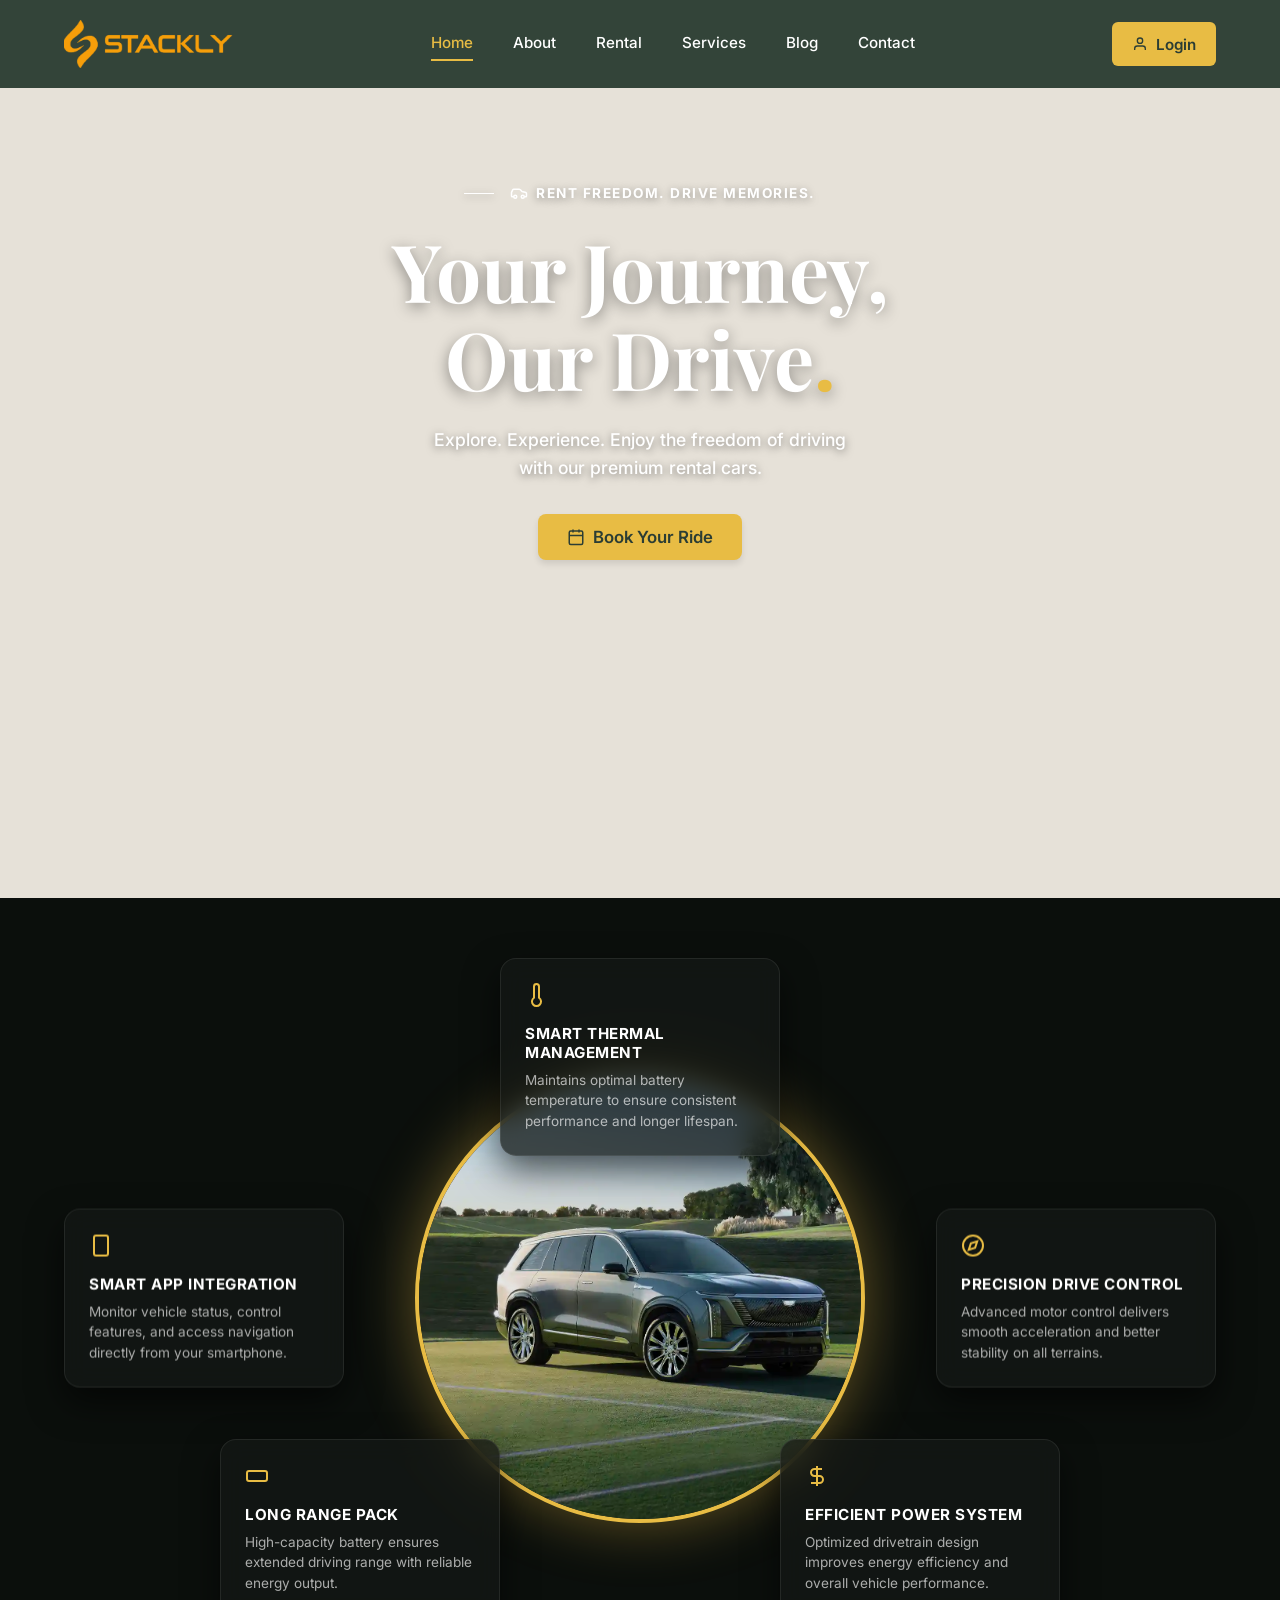
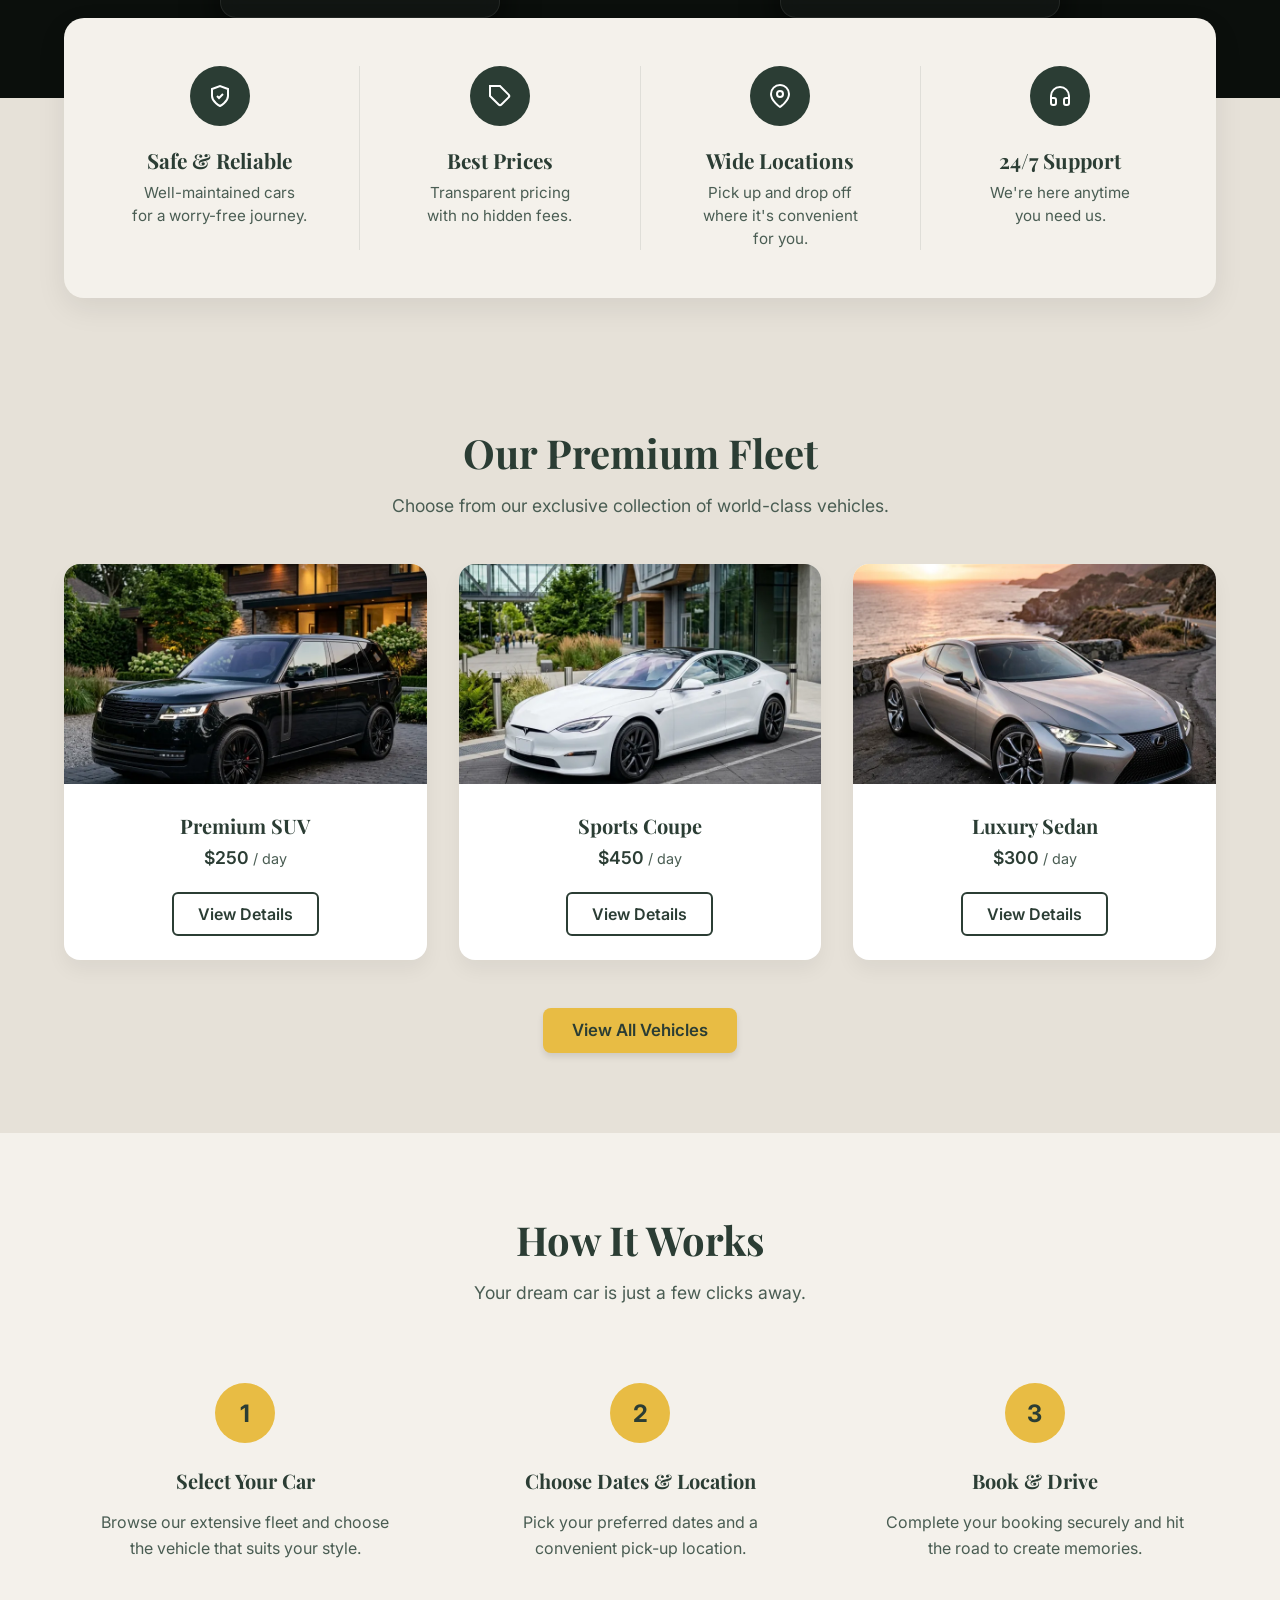
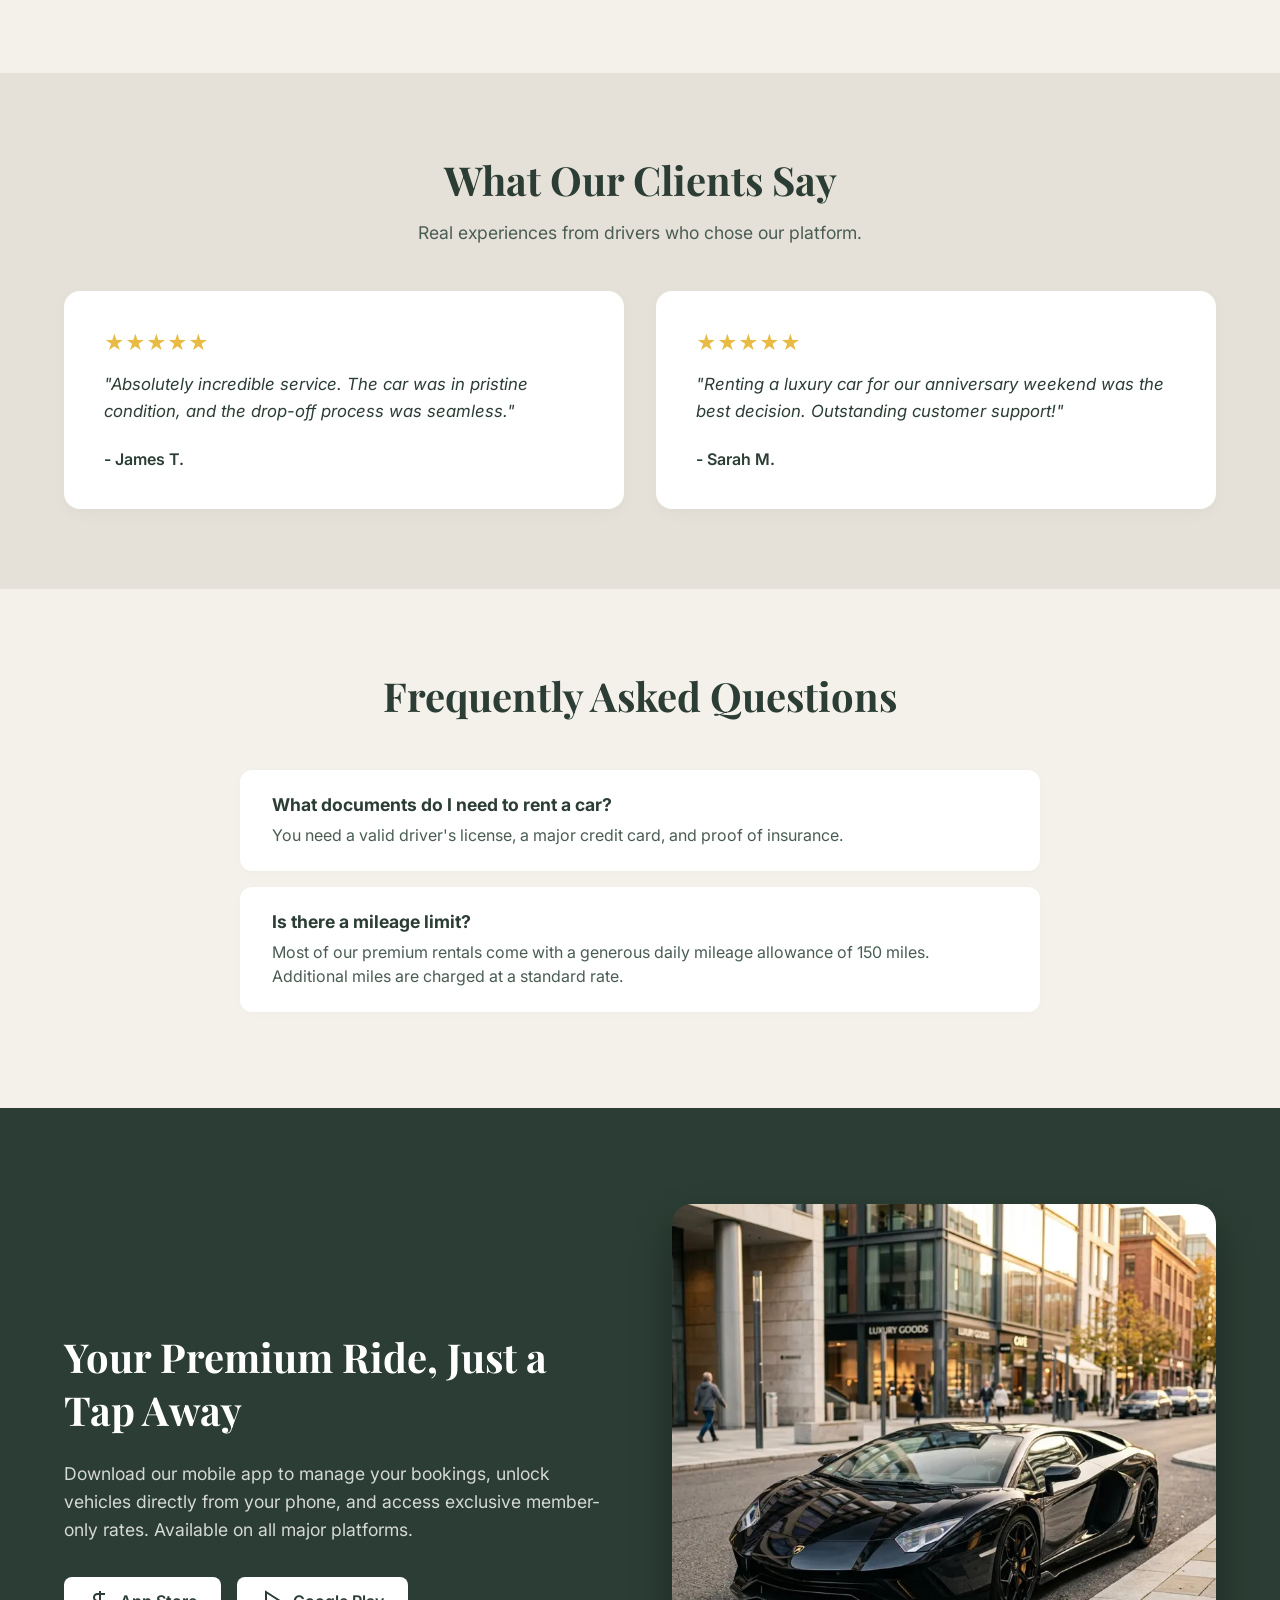
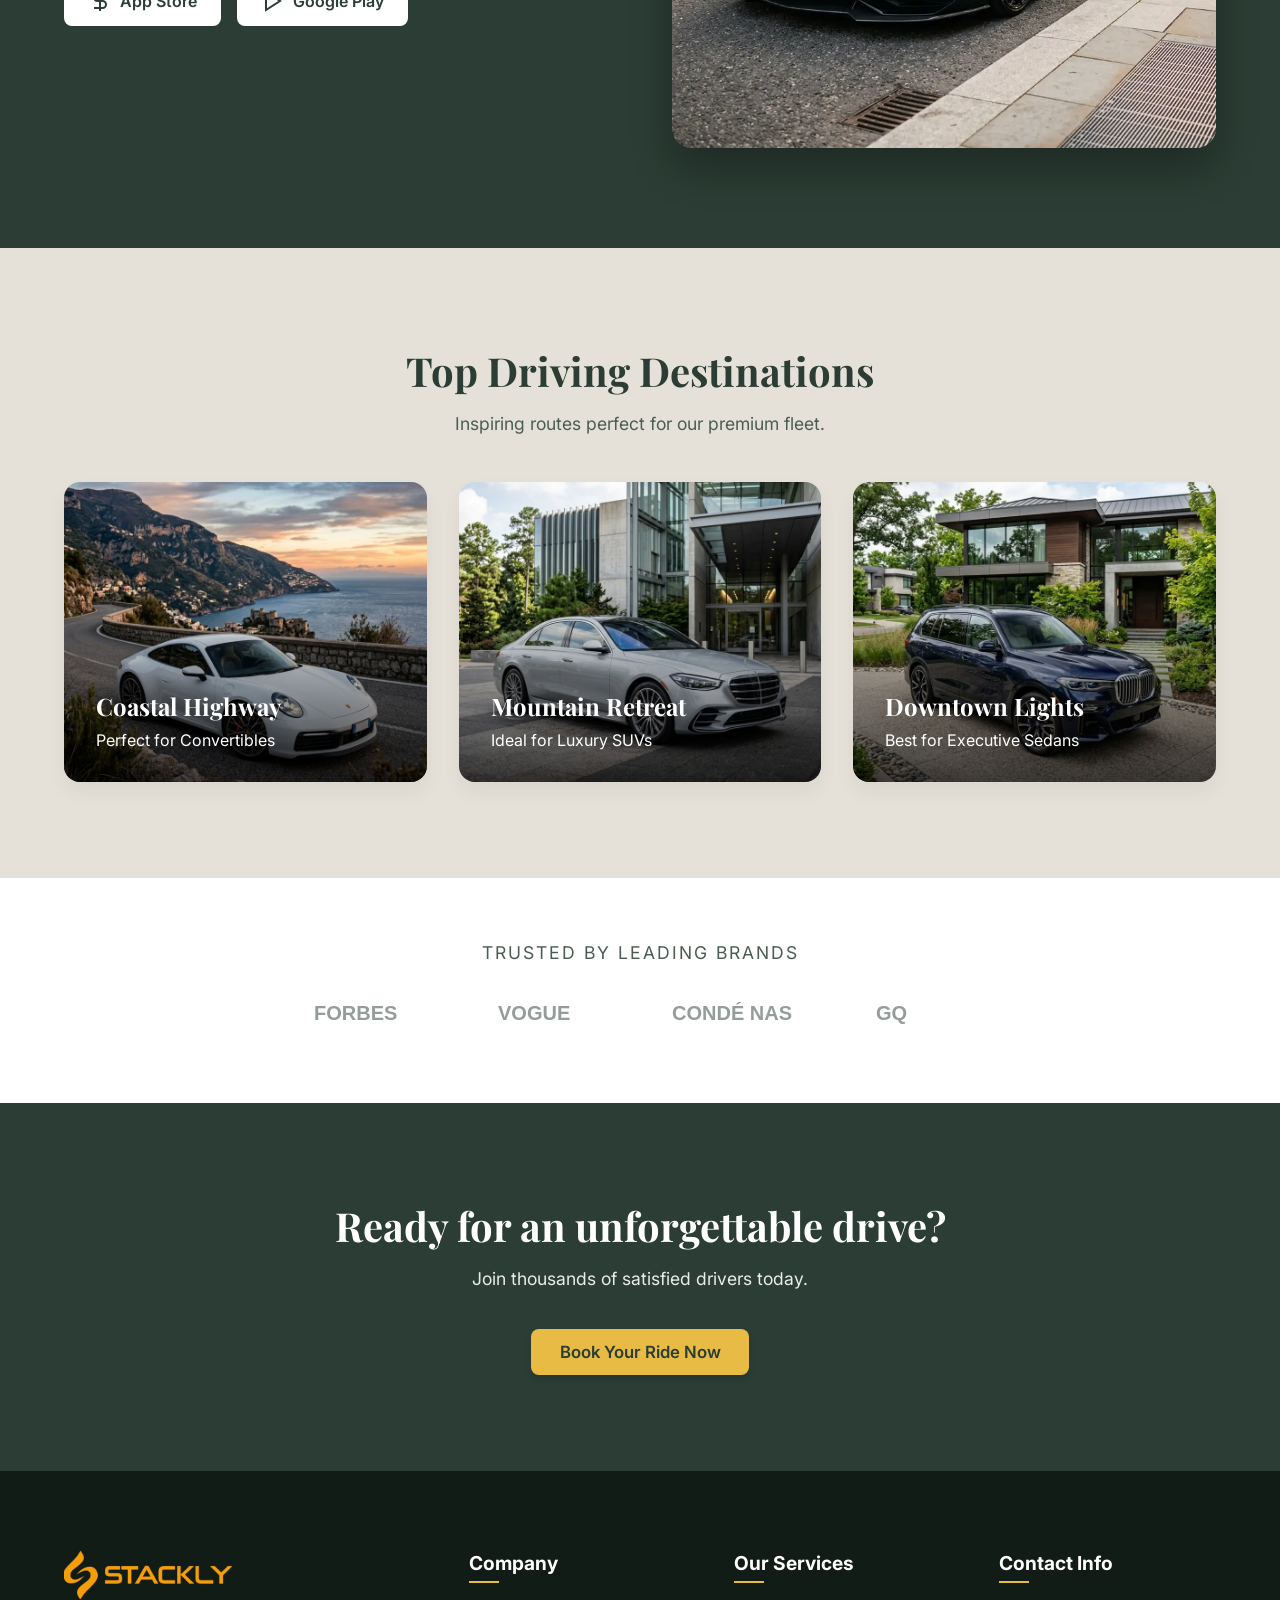
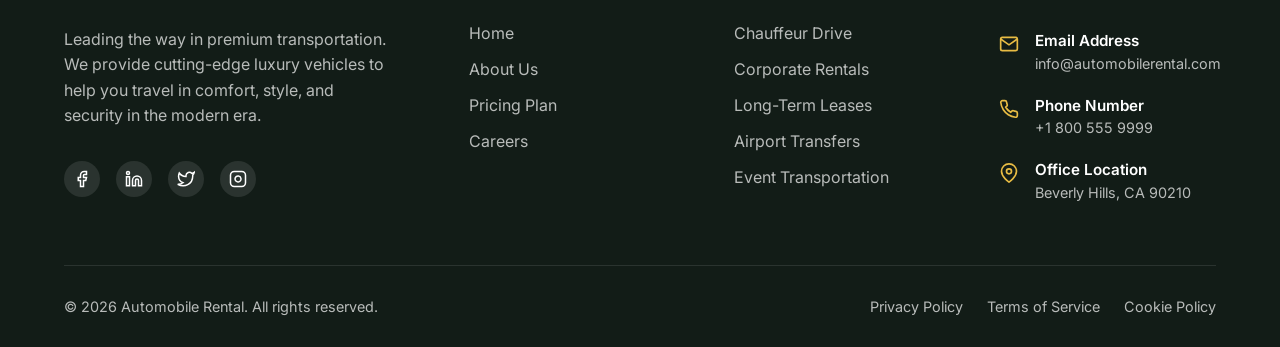
==== index.html @ 7762649d "Add files via upload" ====
<!DOCTYPE html>
<html lang="en">
<head>
    <meta charset="UTF-8">
    <meta name="viewport" content="width=device-width, initial-scale=1.0">
    <title>Automobile Rental Platform</title>
    <link rel="preconnect" href="https://fonts.googleapis.com">
    <link rel="preconnect" href="https://fonts.gstatic.com" crossorigin>
    <link href="https://fonts.googleapis.com/css2?family=Playfair+Display:ital,wght@0,600;0,700;1,600&family=Inter:wght@400;500;600&display=swap" rel="stylesheet">
    <link rel="stylesheet" href="css/index.css">
</head>
<body>
    <header class="navbar">
        <a href="index.html" class="logo">
            <img src="assets/logo.webp" alt="Automobile Rental Logo" class="nav-logo-img">
        </a>
        <nav class="nav-links">
            <a href="index.html" class="active">Home</a>
            <a href="about.html">About</a>
            <a href="rentcar.html">Rental</a>
            <a href="services.html">Services</a>
            <a href="blog.html">Blog</a>
            <a href="contact.html">Contact</a>
                    <a href="login.html" class="btn-login mobile-only-login">
                <svg width="16" height="16" viewBox="0 0 24 24" fill="none" stroke="#2C3E35" stroke-width="2">
                    <path d="M20 21v-2a4 4 0 0 0-4-4H8a4 4 0 0 0-4 4v2"></path>
                    <circle cx="12" cy="7" r="4"></circle>
                </svg>
                Login
            </a>
        </nav>
        <div class="nav-actions">
            <a href="login.html" class="btn-login">
                <svg width="16" height="16" viewBox="0 0 24 24" fill="none" stroke="#2C3E35" stroke-width="2">
                    <path d="M20 21v-2a4 4 0 0 0-4-4H8a4 4 0 0 0-4 4v2"></path>
                    <circle cx="12" cy="7" r="4"></circle>
                </svg>
                Login
            </a>
        </div>
        <button class="mobile-menu-btn" aria-label="Toggle Menu">
            <span></span>
            <span></span>
            <span></span>
        </button>
    </header>

    <main>
        <section class="hero">
            <div class="hero-slideshow">
                <div class="slide"></div>
                <div class="slide"></div>
                <div class="slide"></div>
                <div class="slide"></div>
                <div class="slide"></div>
            </div>
            <div class="hero-content reveal">
                <div class="hero-subtitle">
                    <svg width="18" height="18" viewBox="0 0 24 24" fill="none" stroke="currentColor" stroke-width="2">
                        <path d="M19 17h2c.6 0 1-.4 1-1v-3c0-.9-.7-1.7-1.5-1.9C18.7 10.6 16 10 16 10s-1.3-1.4-2.2-2.3c-.5-.4-1.1-.7-1.8-.7H5c-.6 0-1.1.4-1.4.9l-1.4 2.9A3.7 3.7 0 0 0 2 12v4c0 .6.4 1 1 1h2"></path>
                        <circle cx="7" cy="17" r="2"></circle>
                        <circle cx="17" cy="17" r="2"></circle>
                    </svg>
                    RENT FREEDOM. DRIVE MEMORIES.
                </div>
                <h1 class="hero-title">Your Journey,<br>Our Drive<span class="dot">.</span></h1>
                <p class="hero-description">Explore. Experience. Enjoy the freedom of driving<br>with our premium rental cars.</p>
                <a href="#" class="btn-primary">
                    <svg width="18" height="18" viewBox="0 0 24 24" fill="none" stroke="#2C3E35" stroke-width="2">
                        <rect x="3" y="4" width="18" height="18" rx="2" ry="2"></rect>
                        <line x1="16" y1="2" x2="16" y2="6"></line>
                        <line x1="8" y1="2" x2="8" y2="6"></line>
                        <line x1="3" y1="10" x2="21" y2="10"></line>
                    </svg>
                    Book Your Ride
                </a>
            </div>
        </section>

        <!-- Tech Specs Section -->
        <section class="tech-specs">
            <div class="tech-container">
                <!-- Center glowing ring -->
                <div class="tech-center-ring scroll-reveal">
                    <img src="assets/hero1.webp" alt="Advanced Electric Vehicle">
                </div>
                
                <!-- Floating Cards -->
                <div class="tech-card card-top animate-float-slow scroll-reveal">
                    <div class="tech-icon">
                        <svg width="24" height="24" viewBox="0 0 24 24" fill="none" stroke="currentColor" stroke-width="2"><path d="M14 14.76V3.5a2.5 2.5 0 0 0-5 0v11.26a4.5 4.5 0 1 0 5 0z"></path></svg>
                    </div>
                    <div class="tech-info">
                        <h3>SMART THERMAL MANAGEMENT</h3>
                        <p>Maintains optimal battery temperature to ensure consistent performance and longer lifespan.</p>
                    </div>
                </div>

                <div class="tech-card card-left animate-float-medium scroll-reveal">
                    <div class="tech-icon">
                        <svg width="24" height="24" viewBox="0 0 24 24" fill="none" stroke="currentColor" stroke-width="2"><rect x="5" y="2" width="14" height="20" rx="2" ry="2"></rect><line x1="12" y1="18" x2="12.01" y2="18"></line></svg>
                    </div>
                    <div class="tech-info">
                        <h3>SMART APP INTEGRATION</h3>
                        <p>Monitor vehicle status, control features, and access navigation directly from your smartphone.</p>
                    </div>
                </div>

                <div class="tech-card card-right animate-float-fast scroll-reveal">
                    <div class="tech-icon">
                        <svg width="24" height="24" viewBox="0 0 24 24" fill="none" stroke="currentColor" stroke-width="2"><circle cx="12" cy="12" r="10"></circle><polygon points="16.24 7.76 14.12 14.12 7.76 16.24 9.88 9.88 16.24 7.76"></polygon></svg>
                    </div>
                    <div class="tech-info">
                        <h3>PRECISION DRIVE CONTROL</h3>
                        <p>Advanced motor control delivers smooth acceleration and better stability on all terrains.</p>
                    </div>
                </div>

                <div class="tech-card card-bottom-left animate-float-slow scroll-reveal">
                    <div class="tech-icon">
                        <svg width="24" height="24" viewBox="0 0 24 24" fill="none" stroke="currentColor" stroke-width="2"><rect x="2" y="7" width="20" height="10" rx="2" ry="2"></rect><line x1="22" y1="11" x2="22" y2="13"></line></svg>
                    </div>
                    <div class="tech-info">
                        <h3>LONG RANGE PACK</h3>
                        <p>High-capacity battery ensures extended driving range with reliable energy output.</p>
                    </div>
                </div>

                <div class="tech-card card-bottom-right animate-float-medium scroll-reveal">
                    <div class="tech-icon">
                        <svg width="24" height="24" viewBox="0 0 24 24" fill="none" stroke="currentColor" stroke-width="2"><path d="M12 2v20"></path><path d="M17 5H9.5a3.5 3.5 0 0 0 0 7h5a3.5 3.5 0 0 1 0 7H6"></path></svg>
                    </div>
                    <div class="tech-info">
                        <h3>EFFICIENT POWER SYSTEM</h3>
                        <p>Optimized drivetrain design improves energy efficiency and overall vehicle performance.</p>
                    </div>
                </div>
            </div>
        </section>

        <section class="features">
            <div class="feature-card">
                <div class="feature-icon">
                    <svg width="24" height="24" viewBox="0 0 24 24" fill="none" stroke="currentColor" stroke-width="2">
                        <path d="M12 22s8-4 8-10V5l-8-3-8 3v7c0 6 8 10 8 10z"></path>
                        <path d="M9 12l2 2 4-4"></path>
                    </svg>
                </div>
                <h3>Safe & Reliable</h3>
                <p>Well-maintained cars<br>for a worry-free journey.</p>
            </div>
            <div class="feature-divider"></div>
            <div class="feature-card">
                <div class="feature-icon">
                    <svg width="24" height="24" viewBox="0 0 24 24" fill="none" stroke="currentColor" stroke-width="2">
                        <path d="M20.59 13.41l-7.17 7.17a2 2 0 0 1-2.83 0L2 12V2h10l8.59 8.59a2 2 0 0 1 0 2.82z"></path>
                        <line x1="7" y1="7" x2="7.01" y2="7"></line>
                    </svg>
                </div>
                <h3>Best Prices</h3>
                <p>Transparent pricing<br>with no hidden fees.</p>
            </div>
            <div class="feature-divider"></div>
            <div class="feature-card">
                <div class="feature-icon">
                    <svg width="24" height="24" viewBox="0 0 24 24" fill="none" stroke="currentColor" stroke-width="2">
                        <path d="M21 10c0 7-9 13-9 13s-9-6-9-13a9 9 0 0 1 18 0z"></path>
                        <circle cx="12" cy="10" r="3"></circle>
                    </svg>
                </div>
                <h3>Wide Locations</h3>
                <p>Pick up and drop off<br>where it's convenient<br>for you.</p>
            </div>
            <div class="feature-divider"></div>
            <div class="feature-card">
                <div class="feature-icon">
                    <svg width="24" height="24" viewBox="0 0 24 24" fill="none" stroke="currentColor" stroke-width="2">
                        <path d="M3 18v-6a9 9 0 0 1 18 0v6"></path>
                        <path d="M21 19a2 2 0 0 1-2 2h-1a2 2 0 0 1-2-2v-3a2 2 0 0 1 2-2h3zM3 19a2 2 0 0 0 2 2h1a2 2 0 0 0 2-2v-3a2 2 0 0 0-2-2H3z"></path>
                    </svg>
                </div>
                <h3>24/7 Support</h3>
                <p>We're here anytime<br>you need us.</p>
            </div>
        </section>
        <section class="fleet">
            <div class="section-header">
                <h2>Our Premium Fleet</h2>
                <p>Choose from our exclusive collection of world-class vehicles.</p>
            </div>
            <div class="fleet-grid">
                <div class="car-card">
                    <div class="car-img">
                        <img src="assets/car1.webp" alt="Luxury Car 1">
                    </div>
                    <div class="car-info">
                        <h4>Premium SUV</h4>
                        <p class="car-price">$250 <span>/ day</span></p>
                        <a href="#" class="btn-outline">View Details</a>
                    </div>
                </div>
                <div class="car-card">
                    <div class="car-img">
                        <img src="assets/car2.webp" alt="Luxury Car 2">
                    </div>
                    <div class="car-info">
                        <h4>Sports Coupe</h4>
                        <p class="car-price">$450 <span>/ day</span></p>
                        <a href="#" class="btn-outline">View Details</a>
                    </div>
                </div>
                <div class="car-card">
                    <div class="car-img">
                        <img src="assets/car3.webp" alt="Luxury Car 3">
                    </div>
                    <div class="car-info">
                        <h4>Luxury Sedan</h4>
                        <p class="car-price">$300 <span>/ day</span></p>
                        <a href="#" class="btn-outline">View Details</a>
                    </div>
                </div>
            </div>
            <div class="view-all-container">
                <a href="services.html" class="btn-primary">View All Vehicles</a>
            </div>
        </section>

        <section class="how-it-works">
            <div class="section-header">
                <h2>How It Works</h2>
                <p>Your dream car is just a few clicks away.</p>
            </div>
            <div class="steps-container">
                <div class="step">
                    <div class="step-number">1</div>
                    <h4>Select Your Car</h4>
                    <p>Browse our extensive fleet and choose the vehicle that suits your style.</p>
                </div>
                <div class="step">
                    <div class="step-number">2</div>
                    <h4>Choose Dates & Location</h4>
                    <p>Pick your preferred dates and a convenient pick-up location.</p>
                </div>
                <div class="step">
                    <div class="step-number">3</div>
                    <h4>Book & Drive</h4>
                    <p>Complete your booking securely and hit the road to create memories.</p>
                </div>
            </div>
        </section>

        <section class="testimonials">
            <div class="section-header">
                <h2>What Our Clients Say</h2>
                <p>Real experiences from drivers who chose our platform.</p>
            </div>
            <div class="testimonial-grid">
                <div class="testimonial-card">
                    <div class="stars">★★★★★</div>
                    <p class="review">"Absolutely incredible service. The car was in pristine condition, and the drop-off process was seamless."</p>
                    <p class="reviewer">- James T.</p>
                </div>
                <div class="testimonial-card">
                    <div class="stars">★★★★★</div>
                    <p class="review">"Renting a luxury car for our anniversary weekend was the best decision. Outstanding customer support!"</p>
                    <p class="reviewer">- Sarah M.</p>
                </div>
            </div>
        </section>

        <section class="faqs">
            <div class="section-header">
                <h2>Frequently Asked Questions</h2>
            </div>
            <div class="faq-container">
                <div class="faq-item">
                    <h4>What documents do I need to rent a car?</h4>
                    <p>You need a valid driver's license, a major credit card, and proof of insurance.</p>
                </div>
                <div class="faq-item">
                    <h4>Is there a mileage limit?</h4>
                    <p>Most of our premium rentals come with a generous daily mileage allowance of 150 miles. Additional miles are charged at a standard rate.</p>
                </div>
            </div>
        </section>

        <section class="app-promo">
            <div class="app-promo-content">
                <h2>Your Premium Ride, Just a Tap Away</h2>
                <p>Download our mobile app to manage your bookings, unlock vehicles directly from your phone, and access exclusive member-only rates. Available on all major platforms.</p>
                <div class="app-buttons">
                    <a href="#" class="app-btn">
                        <svg width="24" height="24" viewBox="0 0 24 24" fill="none" stroke="currentColor" stroke-width="2"><path d="M12 2v20M17 5H9.5a3.5 3.5 0 0 0 0 7h5a3.5 3.5 0 0 1 0 7H6"></path></svg>
                        App Store
                    </a>
                    <a href="#" class="app-btn">
                        <svg width="24" height="24" viewBox="0 0 24 24" fill="none" stroke="currentColor" stroke-width="2"><polygon points="5 3 19 12 5 21 5 3"></polygon></svg>
                        Google Play
                    </a>
                </div>
            </div>
            <div class="app-promo-image">
                <img src="assets/car10.webp" alt="Mobile App Experience">
            </div>
        </section>

        <section class="destinations">
            <div class="section-header">
                <h2>Top Driving Destinations</h2>
                <p>Inspiring routes perfect for our premium fleet.</p>
            </div>
            <div class="destinations-grid">
                <div class="destination-card">
                    <img src="assets/car11.webp" alt="Coastal Highway" class="destination-img">
                    <div class="destination-overlay">
                        <h3 class="destination-title">Coastal Highway</h3>
                        <p>Perfect for Convertibles</p>
                    </div>
                </div>
                <div class="destination-card">
                    <img src="assets/car12.webp" alt="Mountain Retreat" class="destination-img">
                    <div class="destination-overlay">
                        <h3 class="destination-title">Mountain Retreat</h3>
                        <p>Ideal for Luxury SUVs</p>
                    </div>
                </div>
                <div class="destination-card">
                    <img src="assets/car13.webp" alt="City Center" class="destination-img">
                    <div class="destination-overlay">
                        <h3 class="destination-title">Downtown Lights</h3>
                        <p>Best for Executive Sedans</p>
                    </div>
                </div>
            </div>
        </section>

        <section class="partners">
            <p>Trusted By Leading Brands</p>
            <div class="partners-grid">
                <div class="partner-logo">
                    <svg width="120" height="40" viewBox="0 0 120 40" fill="currentColor"><text x="10" y="25" font-family="Arial" font-size="20" font-weight="bold">FORBES</text></svg>
                </div>
                <div class="partner-logo">
                    <svg width="120" height="40" viewBox="0 0 120 40" fill="currentColor"><text x="10" y="25" font-family="Arial" font-size="20" font-weight="bold">VOGUE</text></svg>
                </div>
                <div class="partner-logo">
                    <svg width="120" height="40" viewBox="0 0 120 40" fill="currentColor"><text x="0" y="25" font-family="Arial" font-size="20" font-weight="bold">CONDÉ NAST</text></svg>
                </div>
                <div class="partner-logo">
                    <svg width="120" height="40" viewBox="0 0 120 40" fill="currentColor"><text x="20" y="25" font-family="Arial" font-size="20" font-weight="bold">GQ</text></svg>
                </div>
            </div>
        </section>

        <section class="bottom-cta">
            <h2>Ready for an unforgettable drive?</h2>
            <p>Join thousands of satisfied drivers today.</p>
            <a href="#" class="btn-primary">Book Your Ride Now</a>
        </section>
    </main>

    <footer class="footer">
        <div class="footer-top">
            <div class="footer-col brand-col">
                <a href="index.html" class="footer-logo">
                    <img src="assets/logo.webp" alt="Automobile Rental Logo" class="footer-logo-img">
                </a>
                <p>Leading the way in premium transportation. We provide cutting-edge luxury vehicles to help you travel in comfort, style, and security in the modern era.</p>
                <div class="footer-socials">
                    <a href="#" aria-label="Facebook"><svg width="18" height="18" viewBox="0 0 24 24" fill="none" stroke="currentColor" stroke-width="2"><path d="M18 2h-3a5 5 0 0 0-5 5v3H7v4h3v8h4v-8h3l1-4h-4V7a1 1 0 0 1 1-1h3z"></path></svg></a>
                    <a href="#" aria-label="LinkedIn"><svg width="18" height="18" viewBox="0 0 24 24" fill="none" stroke="currentColor" stroke-width="2"><path d="M16 8a6 6 0 0 1 6 6v7h-4v-7a2 2 0 0 0-2-2 2 2 0 0 0-2 2v7h-4v-7a6 6 0 0 1 6-6z"></path><rect x="2" y="9" width="4" height="12"></rect><circle cx="4" cy="4" r="2"></circle></svg></a>
                    <a href="#" aria-label="Twitter"><svg width="18" height="18" viewBox="0 0 24 24" fill="none" stroke="currentColor" stroke-width="2"><path d="M23 3a10.9 10.9 0 0 1-3.14 1.53 4.48 4.48 0 0 0-7.86 3v1A10.66 10.66 0 0 1 3 4s-4 9 5 13a11.64 11.64 0 0 1-7 2c9 5 20 0 20-11.5a4.5 4.5 0 0 0-.08-.83A7.72 7.72 0 0 0 23 3z"></path></svg></a>
                    <a href="#" aria-label="Instagram"><svg width="18" height="18" viewBox="0 0 24 24" fill="none" stroke="currentColor" stroke-width="2"><rect x="2" y="2" width="20" height="20" rx="5" ry="5"></rect><path d="M16 11.37A4 4 0 1 1 12.63 8 4 4 0 0 1 16 11.37z"></path><line x1="17.5" y1="6.5" x2="17.51" y2="6.5"></line></svg></a>
                </div>
            </div>
            
            <div class="footer-col links-col">
                <h4>Company</h4>
                <a href="index.html">Home</a>
                <a href="about.html">About Us</a>
                <a href="rentcar.html">Pricing Plan</a>
                <a href="blog.html">Careers</a>
            </div>
            
            <div class="footer-col links-col">
                <h4>Our Services</h4>
                <a href="services.html">Chauffeur Drive</a>
                <a href="services.html">Corporate Rentals</a>
                <a href="services.html">Long-Term Leases</a>
                <a href="services.html">Airport Transfers</a>
                <a href="services.html">Event Transportation</a>
            </div>
            
            <div class="footer-col contact-col">
                <h4>Contact Info</h4>
                <div class="contact-item">
                    <svg width="20" height="20" viewBox="0 0 24 24" fill="none" stroke="var(--primary-yellow)" stroke-width="2"><path d="M4 4h16c1.1 0 2 .9 2 2v12c0 1.1-.9 2-2 2H4c-1.1 0-2-.9-2-2V6c0-1.1.9-2 2-2z"></path><polyline points="22,6 12,13 2,6"></polyline></svg>
                    <div>
                        <strong>Email Address</strong>
                        <span>info@automobilerental.com</span>
                    </div>
                </div>
                <div class="contact-item">
                    <svg width="20" height="20" viewBox="0 0 24 24" fill="none" stroke="var(--primary-yellow)" stroke-width="2"><path d="M22 16.92v3a2 2 0 0 1-2.18 2 19.79 19.79 0 0 1-8.63-3.07 19.5 19.5 0 0 1-6-6 19.79 19.79 0 0 1-3.07-8.67A2 2 0 0 1 4.11 2h3a2 2 0 0 1 2 1.72 12.84 12.84 0 0 0 .7 2.81 2 2 0 0 1-.45 2.11L8.09 9.91a16 16 0 0 0 6 6l1.27-1.27a2 2 0 0 1 2.11-.45 12.84 12.84 0 0 0 2.81.7A2 2 0 0 1 22 16.92z"></path></svg>
                    <div>
                        <strong>Phone Number</strong>
                        <span>+1 800 555 9999</span>
                    </div>
                </div>
                <div class="contact-item">
                    <svg width="20" height="20" viewBox="0 0 24 24" fill="none" stroke="var(--primary-yellow)" stroke-width="2"><path d="M21 10c0 7-9 13-9 13s-9-6-9-13a9 9 0 0 1 18 0z"></path><circle cx="12" cy="10" r="3"></circle></svg>
                    <div>
                        <strong>Office Location</strong>
                        <span>Beverly Hills, CA 90210</span>
                    </div>
                </div>
            </div>
        </div>
        
        <div class="footer-bottom">
            <p>&copy; 2026 Automobile Rental. All rights reserved.</p>
            <div class="footer-legal">
                <a href="#">Privacy Policy</a>
                <a href="#">Terms of Service</a>
                <a href="#">Cookie Policy</a>
            </div>
        </div>
    </footer>
    <script src="js/script.js"></script>
    <script>
        document.addEventListener('DOMContentLoaded', () => {
            const mobileMenuBtn = document.querySelector('.mobile-menu-btn');
            const body = document.body;
            if(mobileMenuBtn) {
                mobileMenuBtn.addEventListener('click', () => {
                    body.classList.toggle('menu-open');
                });
            }
        });
    </script>
</body>
</html>
---- css/index.css ----
:root {
    --primary-green: #2B3D34;
    --primary-yellow: #E8BC44;
    --bg-header: #334439;
    --text-white: #FFFFFF;
    --text-dark: #2B3D34;
    --text-muted: #4A5D53;
    --bg-beige: #E6E1D8;
    --bg-light-beige: #F4F1EB;
    
    --font-heading: 'Playfair Display', serif;
    --font-body: 'Inter', sans-serif;
}

* {
    margin: 0;
    padding: 0;
    box-sizing: border-box;
}

body {
    font-family: var(--font-body);
    color: var(--text-dark);
    background-color: var(--bg-beige);
    min-height: 100vh;
    display: flex;
    flex-direction: column;
    overflow-x: hidden;
}

html {
    overflow-x: hidden;
}

/* Header */
.navbar {
    display: flex;
    justify-content: space-between;
    align-items: center;
    padding: 1.25rem 4rem;
    background-color: var(--bg-header);
    color: var(--text-white);
}

.logo {
    display: flex;
    align-items: center;
}

.nav-logo-img {
    height: 48px;
    width: auto;
    object-fit: contain;
}

.nav-links {
    display: flex;
    gap: 2.5rem;
}

.nav-links a {
    color: var(--text-white);
    text-decoration: none;
    font-size: 0.95rem;
    font-weight: 500;
    transition: color 0.3s ease;
    position: relative;
    padding-bottom: 0.2rem;
}

.nav-links a:hover {
    color: var(--primary-yellow);
}

.nav-links a.active {
    color: var(--primary-yellow);
}

.nav-links a.active::after {
    content: '';
    position: absolute;
    left: 0;
    bottom: -6px;
    width: 100%;
    height: 2px;
    background-color: var(--primary-yellow);
}

.btn-login {
    display: flex;
    align-items: center;
    gap: 0.5rem;
    background-color: var(--primary-yellow);
    color: var(--text-dark);
    text-decoration: none;
    padding: 0.5rem 1.25rem;
    border-radius: 6px;
    font-weight: 600;
    font-size: 0.95rem;
    transition: background-color 0.3s ease, transform 0.2s ease;
}

.btn-login:hover {
    background-color: #d6ad3d;
    transform: translateY(-2px);
}

/* Hero Section */
.hero {
    position: relative;
    min-height: 90vh;
    display: flex;
    flex-direction: column;
    align-items: center;
    justify-content: flex-start;
    padding-top: 4rem;
    padding-bottom: 120px;
    text-align: center;
    overflow: hidden;
}

.hero-slideshow {
    position: absolute;
    top: 0;
    left: 0;
    width: 100%;
    height: 100%;
    z-index: 0;
}

.hero-slideshow .slide {
    position: absolute;
    top: 0;
    left: 0;
    width: 100%;
    height: 100%;
    background-size: cover;
    background-position: center center;
    opacity: 0;
    animation: heroFadeSlide 25s infinite;
}

.hero-slideshow .slide:nth-child(1) {
    background-image: linear-gradient(rgba(0, 0, 0, 0.4), rgba(0, 0, 0, 0.4)), url('../assets/hero.webp');
    animation-delay: 0s;
}

.hero-slideshow .slide:nth-child(2) {
    background-image: linear-gradient(rgba(0, 0, 0, 0.4), rgba(0, 0, 0, 0.4)), url('../assets/hero1.webp');
    animation-delay: 5s;
}

.hero-slideshow .slide:nth-child(3) {
    background-image: linear-gradient(rgba(0, 0, 0, 0.4), rgba(0, 0, 0, 0.4)), url('../assets/hero2.webp');
    animation-delay: 10s;
}

.hero-slideshow .slide:nth-child(4) {
    background-image: linear-gradient(rgba(0, 0, 0, 0.4), rgba(0, 0, 0, 0.4)), url('../assets/hero3.webp');
    animation-delay: 15s;
}

.hero-slideshow .slide:nth-child(5) {
    background-image: linear-gradient(rgba(0, 0, 0, 0.4), rgba(0, 0, 0, 0.4)), url('../assets/hero4.webp');
    animation-delay: 20s;
}

@keyframes heroFadeSlide {
    0% { opacity: 0; transform: scale(1); }
    8% { opacity: 1; transform: scale(1.02); }
    20% { opacity: 1; transform: scale(1.05); }
    28% { opacity: 0; transform: scale(1.07); }
    100% { opacity: 0; transform: scale(1.07); }
}

.hero-content {
    padding: 2rem 4rem;
}

.hero-subtitle {
    display: flex;
    align-items: center;
    justify-content: center;
    gap: 0.5rem;
    font-size: 0.85rem;
    font-weight: 700;
    letter-spacing: 1.5px;
    color: var(--text-white);
    text-shadow: 0 2px 8px rgba(0,0,0,0.4);
    margin-bottom: 1.5rem;
    text-transform: uppercase;
}

.hero-subtitle::before {
    content: '';
    display: block;
    width: 30px;
    height: 1px;
    background-color: var(--text-white);
    box-shadow: 0 2px 8px rgba(0,0,0,0.4);
    margin-right: 0.5rem;
}

.hero-title {
    font-family: var(--font-heading);
    font-size: 5rem;
    font-weight: 700;
    color: var(--text-white);
    text-shadow: 0 4px 15px rgba(0,0,0,0.4);
    line-height: 1.1;
    margin-bottom: 1.5rem;
    opacity: 0;
    animation: slideUpFade 0.8s cubic-bezier(0.25, 0.46, 0.45, 0.94) forwards;
}

.dot {
    color: var(--primary-yellow);
}

.hero-description {
    font-size: 1.1rem;
    color: var(--text-white);
    text-shadow: 0 2px 8px rgba(0,0,0,0.5);
    line-height: 1.6;
    margin-bottom: 2rem;
    font-weight: 500;
    opacity: 0;
    animation: slideUpFade 0.8s cubic-bezier(0.25, 0.46, 0.45, 0.94) forwards 0.2s;
}

.btn-primary {
    display: inline-flex;
    align-items: center;
    gap: 0.5rem;
    background-color: var(--primary-yellow);
    color: var(--text-dark);
    text-decoration: none;
    padding: 0.8rem 1.8rem;
    border-radius: 8px;
    font-weight: 600;
    font-size: 1.05rem;
    transition: all 0.3s ease;
    box-shadow: 0 4px 6px rgba(0, 0, 0, 0.1);
}

.btn-primary:hover {
    background-color: #d6ad3d;
    transform: translateY(-2px);
    box-shadow: 0 6px 12px rgba(0, 0, 0, 0.15);
}

/* Tech Specs Section */
.tech-specs {
    background-color: #0b0f0c;
    padding: 6rem 2rem;
    overflow: hidden;
    position: relative;
    display: flex;
    justify-content: center;
    align-items: center;
    min-height: 800px;
}

.tech-container {
    position: relative;
    width: 100%;
    max-width: 1200px;
    height: 600px;
    display: flex;
    justify-content: center;
    align-items: center;
}

.tech-center-ring {
    width: 450px;
    height: 450px;
    border-radius: 50%;
    box-shadow: 0 0 60px rgba(232, 188, 68, 0.4), inset 0 0 30px rgba(232, 188, 68, 0.2);
    border: 4px solid var(--primary-yellow);
    display: flex;
    justify-content: center;
    align-items: center;
    position: relative;
    z-index: 2;
    background-color: #000;
    overflow: hidden;
}

.tech-center-ring img {
    width: 100%;
    height: 100%;
    object-fit: cover;
    opacity: 0.9;
}

.tech-card {
    position: absolute;
    background: rgba(20, 25, 22, 0.75);
    backdrop-filter: blur(12px);
    -webkit-backdrop-filter: blur(12px);
    border: 1px solid rgba(255, 255, 255, 0.08);
    border-radius: 16px;
    padding: 1.5rem;
    width: 280px;
    z-index: 3;
    display: flex;
    flex-direction: column;
    gap: 0.8rem;
    box-shadow: 0 15px 35px rgba(0, 0, 0, 0.6);
}

.tech-icon {
    color: var(--primary-yellow);
}

.tech-info h3 {
    color: var(--text-white);
    font-size: 0.95rem;
    margin-bottom: 0.5rem;
    font-weight: 700;
    text-transform: uppercase;
    letter-spacing: 0.5px;
}

.tech-info p {
    color: rgba(255, 255, 255, 0.65);
    font-size: 0.85rem;
    line-height: 1.5;
}

/* Positioning */
.card-top {
    top: -40px;
    left: 50%;
    transform: translateX(-50%);
    z-index: 4;
}

.card-left {
    top: 50%;
    left: 2%;
    transform: translateY(-50%);
}

.card-right {
    top: 50%;
    right: 2%;
    transform: translateY(-50%);
}

.card-bottom-left {
    bottom: -20px;
    left: 15%;
}

.card-bottom-right {
    bottom: -20px;
    right: 15%;
}

/* Animations */
@keyframes floatTop {
    0%, 100% { transform: translate(-50%, 0); }
    50% { transform: translate(-50%, -15px); }
}

@keyframes floatSide {
    0%, 100% { transform: translateY(-50%); }
    50% { transform: translateY(calc(-50% - 15px)); }
}

@keyframes floatNormal {
    0%, 100% { transform: translateY(0); }
    50% { transform: translateY(-15px); }
}

.card-top.animate-float-slow { animation: floatTop 6s ease-in-out infinite; }
.card-left.animate-float-medium { animation: floatSide 5s ease-in-out infinite; }
.card-right.animate-float-fast { animation: floatSide 4.5s ease-in-out infinite reverse; }
.card-bottom-left.animate-float-slow { animation: floatNormal 6s ease-in-out infinite; }
.card-bottom-right.animate-float-medium { animation: floatNormal 5.5s ease-in-out infinite reverse; }

/* Features Section */
.features {
    background-color: var(--bg-light-beige);
    border-radius: 20px;
    margin: -80px 4rem 3rem;
    padding: 3rem 2rem;
    position: relative;
    z-index: 10;
    display: flex;
    justify-content: space-between;
    box-shadow: 0 10px 30px rgba(0, 0, 0, 0.08);
}

.feature-card {
    flex: 1;
    text-align: center;
    padding: 0 1rem;
}

.feature-icon {
    width: 60px;
    height: 60px;
    background-color: var(--primary-green);
    color: var(--text-white);
    border-radius: 50%;
    display: flex;
    align-items: center;
    justify-content: center;
    margin: 0 auto 1.25rem;
    transition: transform 0.3s ease;
}

.feature-card:hover .feature-icon {
    transform: scale(1.1);
}

.feature-card h3 {
    font-family: var(--font-heading);
    font-size: 1.3rem;
    color: var(--primary-green);
    margin-bottom: 0.5rem;
}

.feature-card p {
    font-size: 0.95rem;
    color: var(--text-muted);
    line-height: 1.5;
}

.feature-divider {
    width: 1px;
    background-color: rgba(43, 61, 52, 0.1);
    margin: 0 1rem;
}

/* General Section Styles */
.section-header {
    text-align: center;
    margin-bottom: 3rem;
}

.section-header h2 {
    font-family: var(--font-heading);
    font-size: 2.5rem;
    color: var(--primary-green);
    margin-bottom: 1rem;
}

.section-header p {
    color: var(--text-muted);
    font-size: 1.1rem;
}

/* Fleet Section */
.fleet {
    padding: 5rem 4rem;
    background-color: var(--bg-beige);
}

.fleet-grid {
    display: grid;
    grid-template-columns: repeat(auto-fit, minmax(300px, 1fr));
    gap: 2rem;
    margin-bottom: 3rem;
}

.car-card {
    background-color: var(--text-white);
    border-radius: 16px;
    overflow: hidden;
    box-shadow: 0 10px 20px rgba(0,0,0,0.05);
    transition: transform 0.4s cubic-bezier(0.175, 0.885, 0.32, 1.275), box-shadow 0.4s ease;
}

.car-card:hover {
    transform: translateY(-10px);
    box-shadow: 0 15px 30px rgba(0,0,0,0.1);
}

.car-img {
    overflow: hidden;
}

.car-img img {
    width: 100%;
    height: 220px;
    object-fit: cover;
    transition: transform 0.5s ease;
}

.car-card:hover .car-img img {
    transform: scale(1.1);
}

.car-info {
    padding: 1.5rem;
    text-align: center;
}

.car-info h4 {
    font-family: var(--font-heading);
    font-size: 1.25rem;
    color: var(--primary-green);
    margin-bottom: 0.5rem;
}

.car-price {
    font-size: 1.1rem;
    font-weight: 600;
    color: var(--text-dark);
    margin-bottom: 1.5rem;
}

.car-price span {
    font-size: 0.9rem;
    color: var(--text-muted);
    font-weight: 400;
}

.btn-outline {
    display: inline-block;
    padding: 0.6rem 1.5rem;
    border: 2px solid var(--primary-green);
    color: var(--primary-green);
    border-radius: 6px;
    text-decoration: none;
    font-weight: 600;
    transition: all 0.3s ease;
}

.btn-outline:hover {
    background-color: var(--primary-green);
    color: var(--text-white);
}

.view-all-container {
    text-align: center;
}

/* How It Works Section */
.how-it-works {
    padding: 5rem 4rem;
    background-color: var(--bg-light-beige);
}

.steps-container {
    display: flex;
    justify-content: space-between;
    gap: 2rem;
}

.step {
    flex: 1;
    text-align: center;
    padding: 2rem;
}

.step-number {
    width: 60px;
    height: 60px;
    background-color: var(--primary-yellow);
    color: var(--text-dark);
    font-size: 1.5rem;
    font-weight: 700;
    border-radius: 50%;
    display: flex;
    align-items: center;
    justify-content: center;
    margin: 0 auto 1.5rem;
}

.step h4 {
    font-family: var(--font-heading);
    font-size: 1.25rem;
    color: var(--primary-green);
    margin-bottom: 1rem;
}

.step p {
    color: var(--text-muted);
    line-height: 1.6;
}

/* Testimonials Section */
.testimonials {
    padding: 5rem 4rem;
    background-color: var(--bg-beige);
}

.testimonial-grid {
    display: grid;
    grid-template-columns: repeat(auto-fit, minmax(min(100%, 350px), 1fr));
    gap: 2rem;
}

.testimonial-card {
    background-color: var(--text-white);
    padding: 2.5rem;
    border-radius: 16px;
    box-shadow: 0 5px 15px rgba(0,0,0,0.03);
}

.stars {
    color: var(--primary-yellow);
    font-size: 1.25rem;
    margin-bottom: 1rem;
}

.review {
    font-size: 1.05rem;
    font-style: italic;
    color: var(--text-dark);
    line-height: 1.6;
    margin-bottom: 1.5rem;
}

.reviewer {
    font-weight: 600;
    color: var(--primary-green);
}

/* FAQs Section */
.faqs {
    padding: 5rem 4rem;
    background-color: var(--bg-light-beige);
}

.faq-container {
    max-width: 800px;
    margin: 0 auto;
}

.faq-item {
    background-color: var(--text-white);
    padding: 1.5rem 2rem;
    border-radius: 12px;
    margin-bottom: 1rem;
    box-shadow: 0 2px 10px rgba(0,0,0,0.02);
}

.faq-item h4 {
    font-size: 1.1rem;
    color: var(--primary-green);
    margin-bottom: 0.5rem;
}

.faq-item p {
    color: var(--text-muted);
    line-height: 1.5;
}

/* Bottom CTA */
.bottom-cta {
    padding: 6rem 4rem;
    background-color: var(--primary-green);
    text-align: center;
    color: var(--text-white);
}

.bottom-cta h2 {
    font-family: var(--font-heading);
    font-size: 2.5rem;
    margin-bottom: 1rem;
    color: var(--text-white);
}

.bottom-cta p {
    font-size: 1.1rem;
    opacity: 0.9;
    margin-bottom: 2.5rem;
    color: var(--text-white);
}

/* Footer */
.footer {
    background-color: #121c17;
    color: rgba(255, 255, 255, 0.7);
    padding: 5rem 4rem 2rem;
    font-family: var(--font-body);
}

.footer-top {
    display: flex;
    justify-content: space-between;
    flex-wrap: wrap;
    gap: 3rem;
    margin-bottom: 4rem;
}

.footer-col {
    flex: 1;
    min-width: 200px;
}

.brand-col {
    flex: 1.5;
    padding-right: 2rem;
}

.footer-logo {
    display: inline-block;
    text-decoration: none;
    margin-bottom: 1.5rem;
}

.footer-logo-img {
    height: 48px;
    width: auto;
    object-fit: contain;
}

.brand-col p {
    line-height: 1.6;
    margin-bottom: 2rem;
}

.footer-socials {
    display: flex;
    gap: 1rem;
}

.footer-socials a {
    display: flex;
    align-items: center;
    justify-content: center;
    width: 36px;
    height: 36px;
    background-color: rgba(255, 255, 255, 0.1);
    color: var(--text-white);
    border-radius: 50%;
    transition: all 0.3s ease;
}

.footer-socials a:hover {
    background-color: var(--primary-yellow);
    color: var(--text-dark);
}

.footer-col h4 {
    color: var(--text-white);
    font-size: 1.2rem;
    margin-bottom: 1.5rem;
    position: relative;
    padding-bottom: 0.5rem;
}

.footer-col h4::after {
    content: '';
    position: absolute;
    left: 0;
    bottom: 0;
    width: 30px;
    height: 2px;
    background-color: var(--primary-yellow);
}

.links-col {
    display: flex;
    flex-direction: column;
    gap: 1rem;
}

.links-col a {
    color: rgba(255, 255, 255, 0.7);
    text-decoration: none;
    transition: color 0.3s ease;
}

.links-col a:hover {
    color: var(--primary-yellow);
}

.contact-col {
    display: flex;
    flex-direction: column;
    gap: 1.5rem;
}

.contact-item {
    display: flex;
    align-items: flex-start;
    gap: 1rem;
}

.contact-item svg {
    flex-shrink: 0;
    margin-top: 0.2rem;
}

.contact-item div {
    display: flex;
    flex-direction: column;
    gap: 0.3rem;
}

.contact-item strong {
    color: var(--text-white);
    font-weight: 600;
    font-size: 0.95rem;
}

.contact-item span {
    font-size: 0.9rem;
}

.footer-bottom {
    display: flex;
    justify-content: space-between;
    align-items: center;
    flex-wrap: wrap;
    gap: 1rem;
    padding-top: 2rem;
    border-top: 1px solid rgba(255, 255, 255, 0.1);
    font-size: 0.9rem;
}

.footer-legal {
    display: flex;
    gap: 1.5rem;
}

.footer-legal a {
    color: rgba(255, 255, 255, 0.7);
    text-decoration: none;
    transition: color 0.3s ease;
}

.footer-legal a:hover {
    color: var(--text-white);
}

@media (max-width: 768px) {
    .footer-bottom {
        flex-direction: column;
        text-align: center;
    }
}


/* App Promo Section */
.app-promo {
    background-color: var(--primary-green);
    color: var(--text-white);
    padding: 6rem 4rem;
    display: flex;
    align-items: center;
    justify-content: space-between;
    gap: 4rem;
}
.app-promo-content {
    flex: 1;
}
.app-promo-content h2 {
    font-family: var(--font-heading);
    font-size: 2.5rem;
    margin-bottom: 1.5rem;
    color: var(--text-white);
}
.app-promo-content p {
    font-size: 1.1rem;
    line-height: 1.6;
    margin-bottom: 2rem;
    color: rgba(255, 255, 255, 0.8);
}
.app-buttons {
    display: flex;
    gap: 1rem;
}
.app-btn {
    display: inline-flex;
    align-items: center;
    gap: 0.5rem;
    background-color: var(--text-white);
    color: var(--text-dark);
    padding: 0.8rem 1.5rem;
    border-radius: 8px;
    font-weight: 600;
    text-decoration: none;
    transition: transform 0.3s ease;
}
.app-btn:hover {
    transform: translateY(-3px);
}
.app-promo-image {
    flex: 1;
    text-align: center;
}
.app-promo-image img {
    max-width: 100%;
    border-radius: 20px;
    box-shadow: 0 20px 40px rgba(0,0,0,0.3);
}

/* Destinations Section */
.destinations {
    padding: 6rem 4rem;
    background-color: var(--bg-beige);
}
.destinations-grid {
    display: grid;
    grid-template-columns: repeat(auto-fit, minmax(280px, 1fr));
    gap: 2rem;
}
.destination-card {
    position: relative;
    border-radius: 16px;
    overflow: hidden;
    height: 300px;
    box-shadow: 0 10px 20px rgba(0,0,0,0.05);
    cursor: pointer;
}
.destination-img {
    width: 100%;
    height: 100%;
    object-fit: cover;
    transition: transform 0.6s ease;
}
.destination-card:hover .destination-img {
    transform: scale(1.1);
}
.destination-overlay {
    position: absolute;
    inset: 0;
    background: linear-gradient(to top, rgba(0,0,0,0.7) 0%, transparent 60%);
    display: flex;
    flex-direction: column;
    justify-content: flex-end;
    padding: 2rem;
    color: var(--text-white);
}
.destination-title {
    font-family: var(--font-heading);
    font-size: 1.5rem;
    margin-bottom: 0.5rem;
}

/* Partners Section */
.partners {
    padding: 4rem;
    background-color: var(--text-white);
    text-align: center;
}
.partners p {
    color: var(--text-muted);
    font-size: 1.1rem;
    margin-bottom: 2rem;
    text-transform: uppercase;
    letter-spacing: 2px;
}
.partners-grid {
    display: flex;
    justify-content: center;
    align-items: center;
    gap: 4rem;
    flex-wrap: wrap;
}
.partner-logo {
    color: var(--primary-green);
    opacity: 0.5;
    transition: opacity 0.3s ease;
}
.partner-logo:hover {
    opacity: 1;
}

/* Scroll Reveal Animations */
.reveal {
    opacity: 0;
    transform: translateY(40px);
    transition: opacity 0.8s cubic-bezier(0.25, 0.46, 0.45, 0.94), transform 0.8s cubic-bezier(0.25, 0.46, 0.45, 0.94);
}

.reveal.reveal-active {
    opacity: 1;
    transform: translateY(0);
}

/* Staggered delay for grid items */
.reveal-active:nth-child(2) { transition-delay: 0.1s; }
.reveal-active:nth-child(3) { transition-delay: 0.2s; }
.reveal-active:nth-child(4) { transition-delay: 0.3s; }
.reveal-active:nth-child(5) { transition-delay: 0.4s; }
.reveal-active:nth-child(6) { transition-delay: 0.5s; }

/* Enhanced Global Hover Effects */
.btn-primary, .btn-secondary, .btn-login, .app-btn, .newsletter-btn, .btn-submit, .btn-rent, .read-more {
    transition: transform 0.3s ease, box-shadow 0.3s ease, background-color 0.3s ease, color 0.3s ease !important;
}

.btn-primary:hover, .btn-login:hover, .btn-rent:hover, .btn-submit:hover, .newsletter-btn:hover {
    transform: translateY(-4px);
    box-shadow: 0 10px 20px rgba(44, 62, 53, 0.2);
}

.btn-secondary:hover, .app-btn:hover {
    transform: translateY(-4px);
    box-shadow: 0 10px 20px rgba(0, 0, 0, 0.1);
}

/* Add hover effect to images that didn't have it */
.feature-icon, .step-number, .timeline-year, .addon-icon, .req-icon, .info-icon {
    transition: transform 0.3s ease, box-shadow 0.3s ease;
}

.feature-card:hover .feature-icon, 
.step:hover .step-number, 
.addon-card:hover .addon-icon {
    transform: scale(1.1);
}

/* Mobile Menu Styles */
.mobile-menu-btn {
    display: none;
    background: none;
    border: none;
    cursor: pointer;
    padding: 0.5rem;
    z-index: 1000;
}

.mobile-menu-btn span {
    display: block;
    width: 25px;
    height: 3px;
    background-color: var(--text-dark);
    margin: 5px 0;
    transition: all 0.3s ease;
}

body.menu-open .mobile-menu-btn span:nth-child(1) {
    transform: translateY(8px) rotate(45deg);
}

body.menu-open .mobile-menu-btn span:nth-child(2) {
    opacity: 0;
}

body.menu-open .mobile-menu-btn span:nth-child(3) {
    transform: translateY(-8px) rotate(-45deg);
}

body.menu-open {
    overflow: hidden;
}

/* Touch targets optimization */
button, a.btn-primary, a.btn-secondary, a.btn-login, input, select, textarea {
    min-height: 44px;
}

/* Responsive Breakpoints */
@media (max-width: 1024px) {
    .tech-center-ring {
        width: 350px;
        height: 350px;
    }
    
    .tech-card {
        width: 240px;
        padding: 1.2rem;
    }
    
    .hero-title {
        font-size: 3.5rem;
    }
    
    .navbar {
        padding: 1.5rem 2rem;
    }
    
    .features {
        margin: -40px 2rem 2rem;
    }
    
    .footer-top {
        grid-template-columns: repeat(2, 1fr);
        gap: 3rem;
    }
    
    .destinations-grid {
        grid-template-columns: repeat(2, 1fr);
    }
}

@media (max-width: 768px) {
    .tech-specs {
        min-height: auto;
        padding: 4rem 1.5rem;
    }
    
    .tech-container {
        flex-direction: column;
        height: auto;
        gap: 2rem;
    }
    
    .tech-center-ring {
        width: 280px;
        height: 280px;
        margin-bottom: 1rem;
        box-shadow: 0 0 40px rgba(232, 188, 68, 0.4), inset 0 0 20px rgba(232, 188, 68, 0.2);
    }
    
    .tech-card {
        position: relative;
        top: auto;
        left: auto;
        right: auto;
        bottom: auto;
        transform: none;
        width: 100%;
        max-width: 400px;
        animation: none !important;
    }
    
    .mobile-menu-btn {
        display: block;
    }
    
    .nav-actions {
        display: none;
    }
    
    .nav-links {
        position: fixed;
        top: 0;
        left: 0;
        width: 100vw;
        height: 100vh;
        background-color: var(--bg-light-beige);
        display: flex;
        flex-direction: column;
        justify-content: center;
        align-items: center;
        gap: clamp(0.5rem, 2vh, 1.5rem);
        z-index: 999;
        transform: translateX(100%);
        transition: transform 0.4s cubic-bezier(0.77, 0, 0.175, 1);
        padding: 4.5rem 1rem 1rem 1rem;
        box-sizing: border-box;
        overflow-y: hidden;
        overscroll-behavior: contain;
        touch-action: none;
    }
    
    body.menu-open .mobile-menu-btn {
        position: fixed;
        top: 1.5rem;
        right: 2rem;
    }
    
    .nav-links::before {
        content: "";
        position: absolute;
        top: 1.5rem;
        left: 50%;
        transform: translateX(-50%);
        width: 130px;
        height: 48px;
        background-image: url('../assets/logo.webp');
        background-size: contain;
        background-repeat: no-repeat;
        background-position: center;
    }

    body.menu-open .nav-links {
        transform: translateX(0);
    }
    
    body.menu-open .nav-actions {
        display: none !important;
    }
    
    .nav-links a {
        font-size: clamp(1.1rem, 3.5vh, 1.5rem);
        font-weight: 600;
        color: var(--text-dark);
        text-decoration: none;
    }
    
    .hero-content {
        flex-direction: column;
        padding-top: 8rem;
        gap: 3rem;
    }
    
    .hero-text {
        max-width: 100%;
        text-align: center;
    }
    .hero-subtitle, .hero-cta {
        justify-content: center;
    }
    
    .hero-subtitle {
        white-space: normal;
        text-align: center;
    }
    
    .hero-title {
        font-size: 3rem;
    }
    
    .hero-image {
        width: 100%;
        margin: 0;
    }
    
    .features {
        flex-direction: column;
        gap: 2rem;
        margin-top: 0;
        border-radius: 0;
    }
    
    .feature-divider {
        width: 100%;
        height: 1px;
        margin: 1rem 0;
    }
    
    .fleet-grid, .faq-grid, .destinations-grid {
        grid-template-columns: 1fr;
    }
    
    .partner-logos {
        flex-wrap: wrap;
        gap: 2rem;
        justify-content: center;
    }
    
    .partner-logo {
        width: 40%;
    }
    
    .steps-container {
        flex-direction: column;
        gap: 3rem;
    }
    
    .step-divider {
        width: 2px;
        height: 50px;
        top: auto;
        left: 50%;
        bottom: -40px;
        transform: translateX(-50%);
    }
    
    .app-promo {
        flex-direction: column;
        text-align: center;
        gap: 2rem;
    }
    
    .app-buttons {
        justify-content: center;
    }
    
    .footer-top {
        grid-template-columns: 1fr;
        gap: 2rem;
    }
    
    .footer-bottom {
        flex-direction: column;
        gap: 1rem;
        text-align: center;
    }
    
    .fleet, .how-it-works, .testimonials, .faqs, .bottom-cta, .footer, .app-promo, .destinations, .partners {
        padding: 3rem 1.5rem;
    }
    
    .section-header h2, .bottom-cta h2 {
        font-size: 2rem;
    }
}

@media (max-width: 425px) {
    .hero-title {
        font-size: 2.5rem;
    }
    
    .hero-subtitle {
        font-size: 0.9rem;
    }
    
    .section-header h2 {
        font-size: 1.8rem;
    }
    
    .partner-logo {
        width: 100%;
    }
}

@media (max-width: 375px) {
    .hero-title {
        font-size: 2.2rem;
    }
    
    .hero-cta {
        flex-direction: column;
        gap: 1rem;
    }
    
    .hero-cta .btn-primary, .hero-cta .btn-secondary {
        width: 100%;
        text-align: center;
        justify-content: center;
    }
}

@media (max-width: 320px) {
    .hero-title {
        font-size: 2rem;
    }
}

.mobile-only-login { display: none; }
@media (max-width: 768px) {
    .mobile-only-login {
        display: flex !important;
        width: 100%;
        justify-content: center;
        font-size: 1.1rem;
        padding: 1rem;
    }
    
    body.menu-open .mobile-menu-btn {
        top: 1.5rem;
        right: 1rem;
    }
    
    .mobile-only-login {
        margin-top: 2rem;
    }
}

@keyframes slideUpFade {
    from { opacity: 0; transform: translateY(30px); }
    to { opacity: 1; transform: translateY(0); }
}
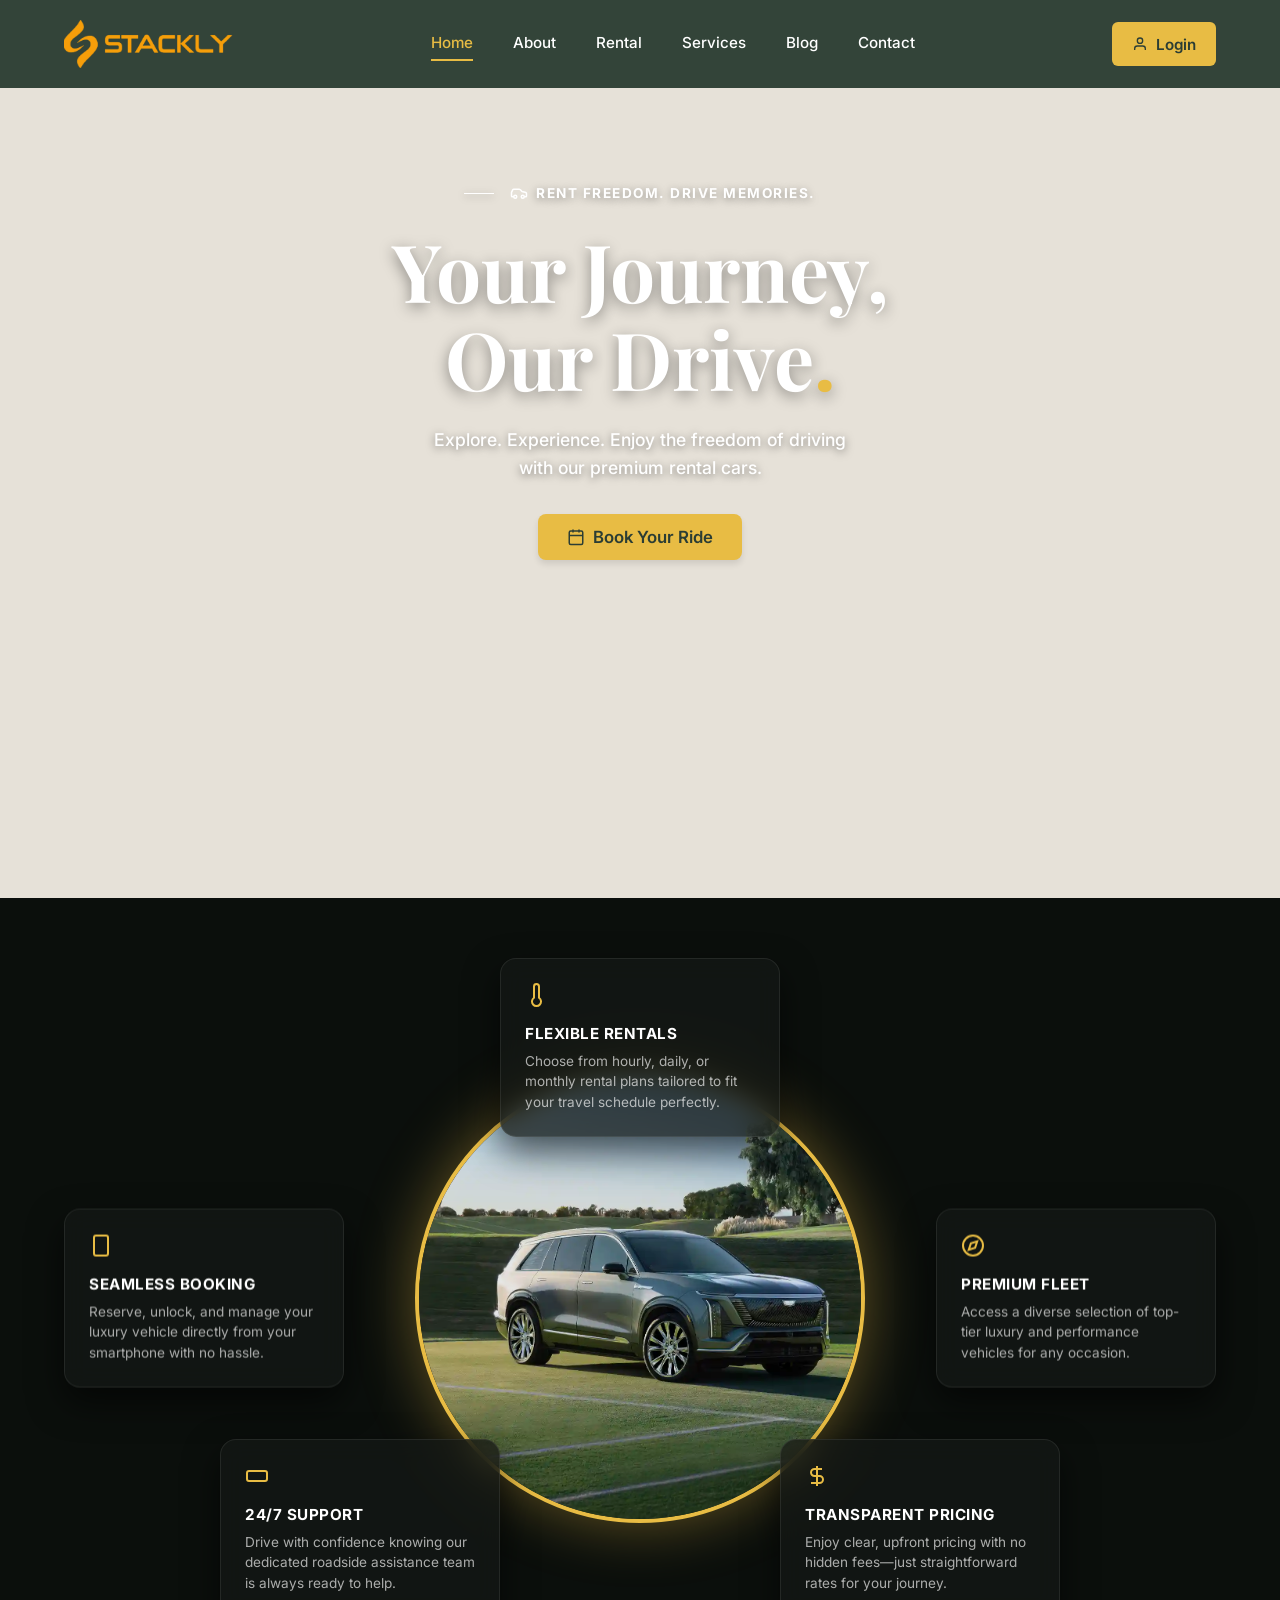
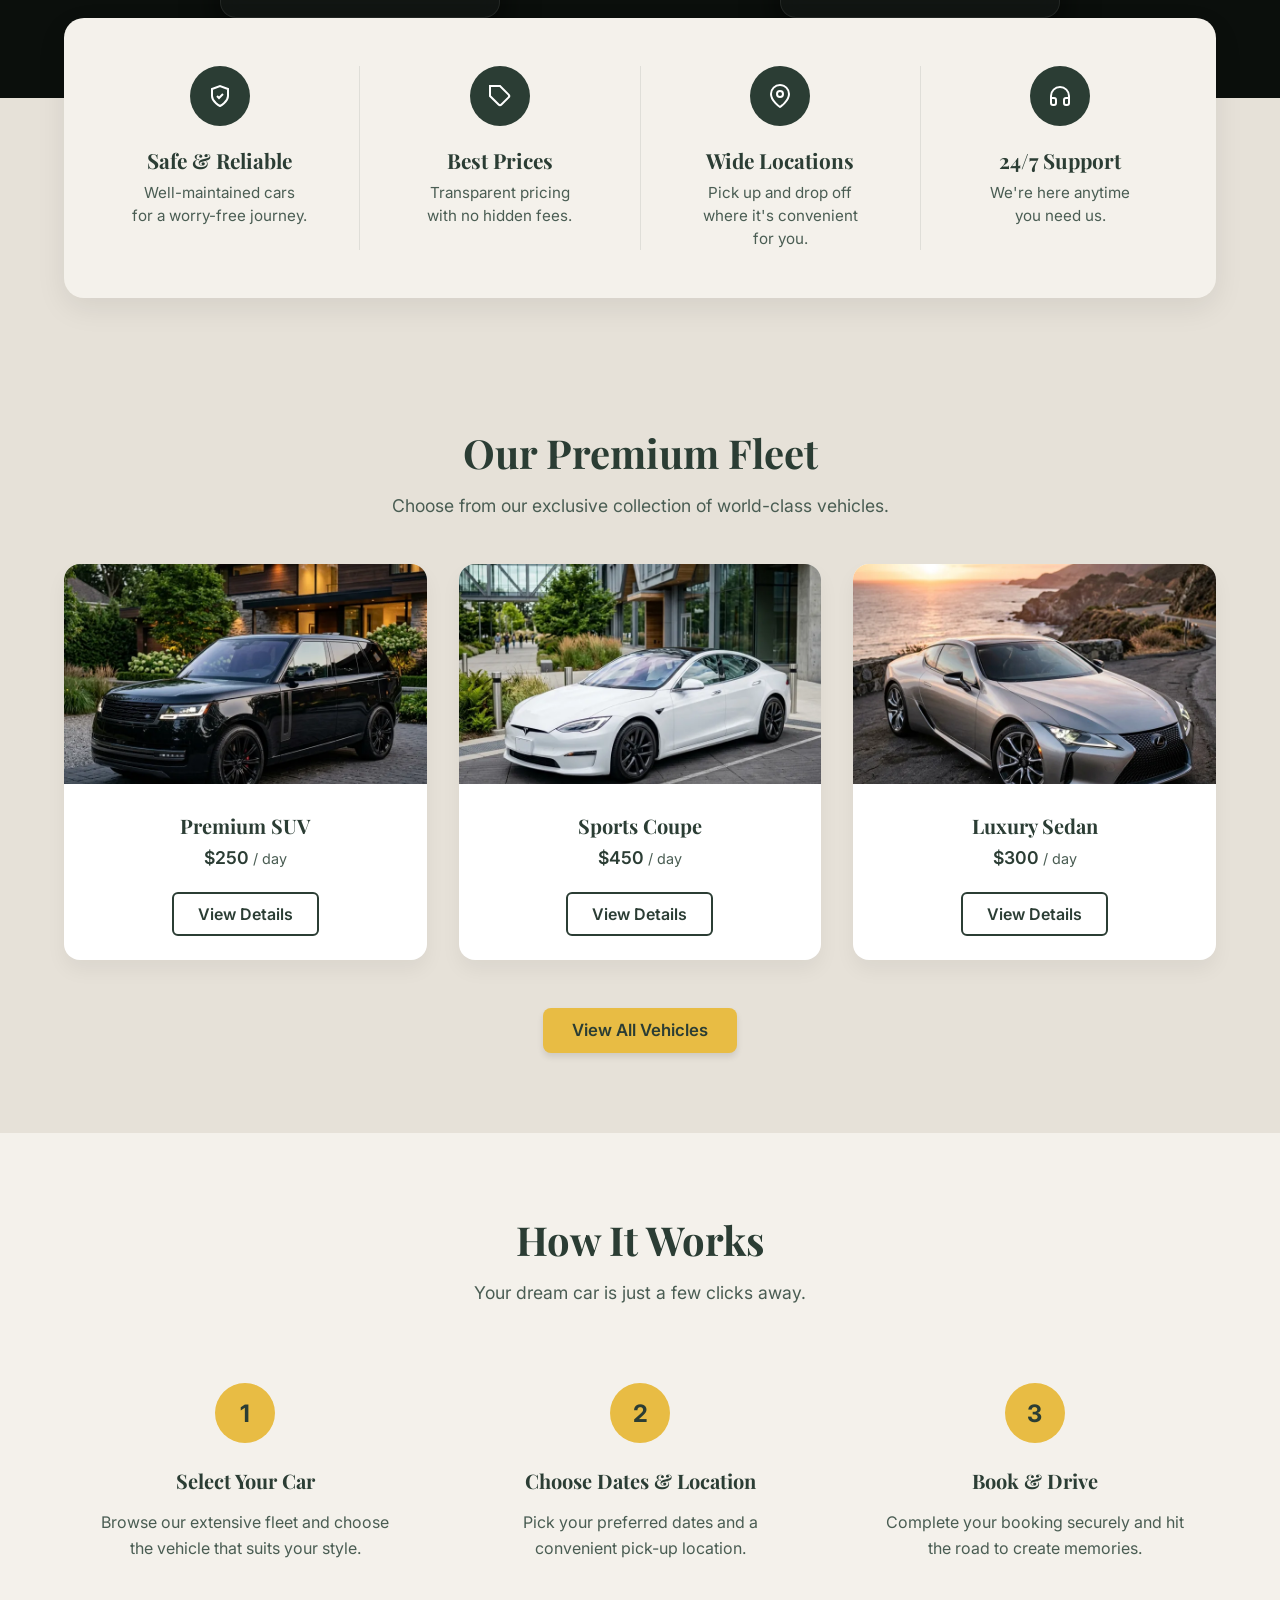
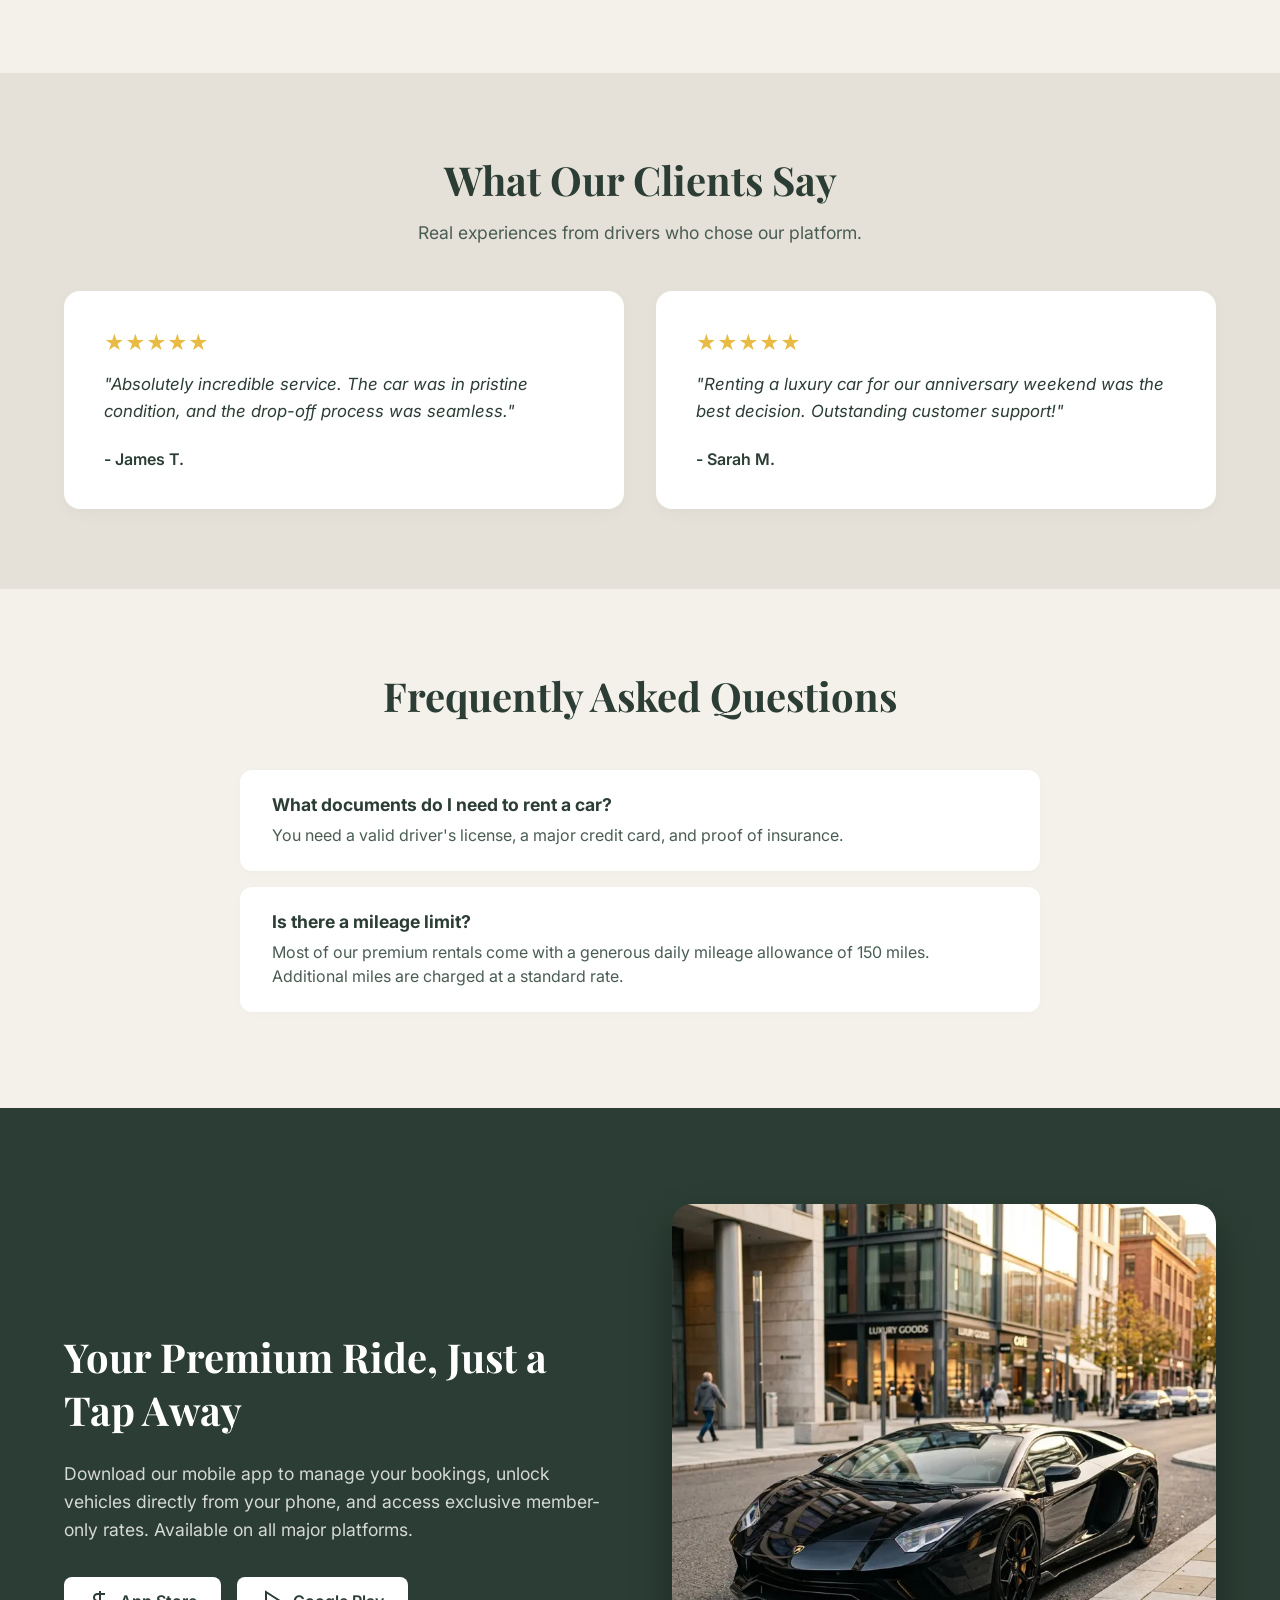
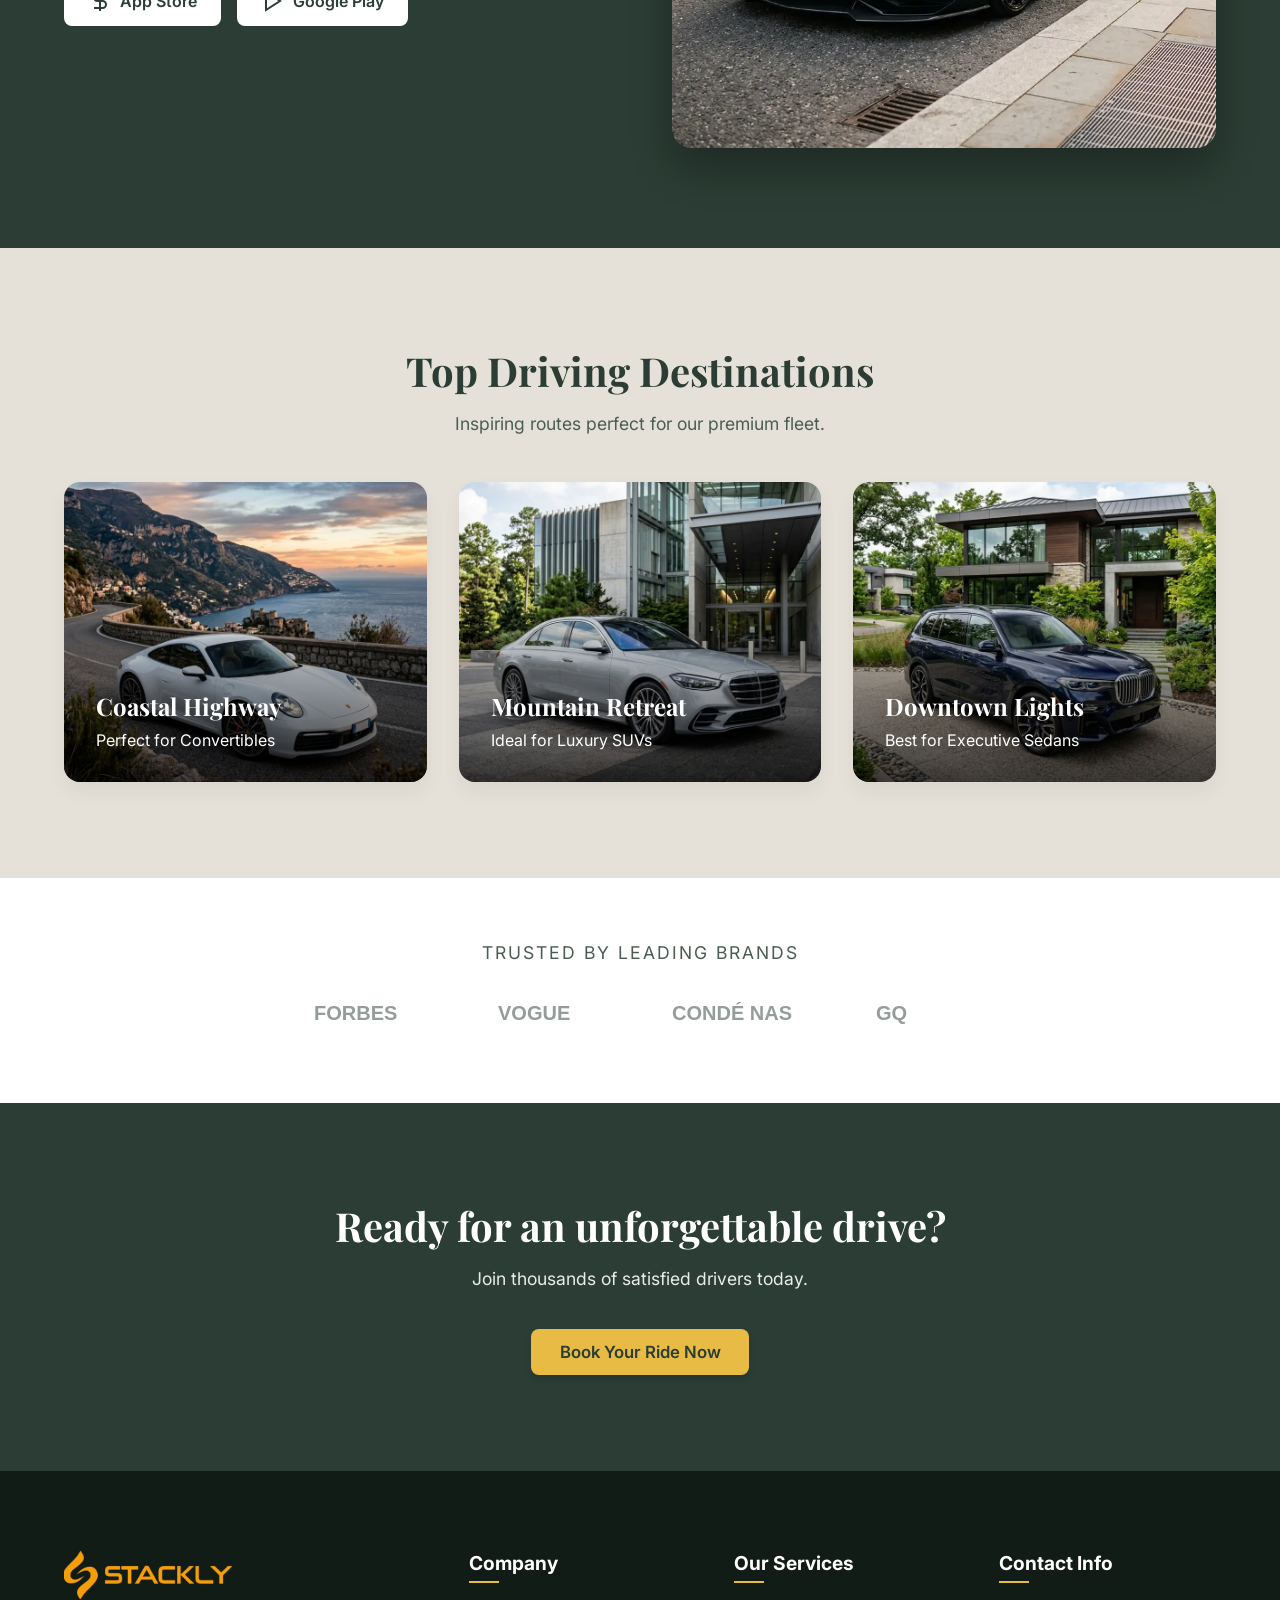
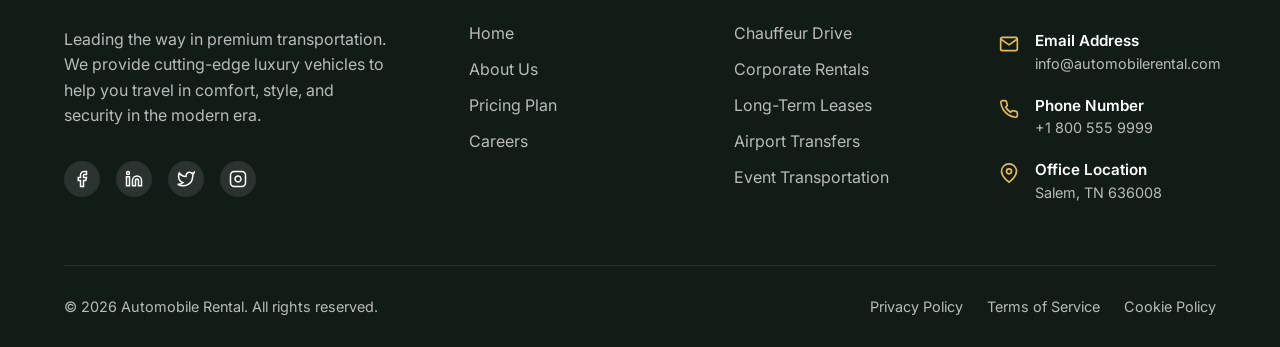
==== commit 35ed7c98: "Add files via upload" ====
--- a/index.html
+++ b/index.html
@@ -1,443 +1,443 @@
-<!DOCTYPE html>
-<html lang="en">
-<head>
-    <meta charset="UTF-8">
-    <meta name="viewport" content="width=device-width, initial-scale=1.0">
-    <title>Automobile Rental Platform</title>
-    <link rel="preconnect" href="https://fonts.googleapis.com">
-    <link rel="preconnect" href="https://fonts.gstatic.com" crossorigin>
-    <link href="https://fonts.googleapis.com/css2?family=Playfair+Display:ital,wght@0,600;0,700;1,600&family=Inter:wght@400;500;600&display=swap" rel="stylesheet">
-    <link rel="stylesheet" href="css/index.css">
-</head>
-<body>
-    <header class="navbar">
-        <a href="index.html" class="logo">
-            <img src="assets/logo.webp" alt="Automobile Rental Logo" class="nav-logo-img">
-        </a>
-        <nav class="nav-links">
-            <a href="index.html" class="active">Home</a>
-            <a href="about.html">About</a>
-            <a href="rentcar.html">Rental</a>
-            <a href="services.html">Services</a>
-            <a href="blog.html">Blog</a>
-            <a href="contact.html">Contact</a>
-                    <a href="login.html" class="btn-login mobile-only-login">
-                <svg width="16" height="16" viewBox="0 0 24 24" fill="none" stroke="#2C3E35" stroke-width="2">
-                    <path d="M20 21v-2a4 4 0 0 0-4-4H8a4 4 0 0 0-4 4v2"></path>
-                    <circle cx="12" cy="7" r="4"></circle>
-                </svg>
-                Login
-            </a>
-        </nav>
-        <div class="nav-actions">
-            <a href="login.html" class="btn-login">
-                <svg width="16" height="16" viewBox="0 0 24 24" fill="none" stroke="#2C3E35" stroke-width="2">
-                    <path d="M20 21v-2a4 4 0 0 0-4-4H8a4 4 0 0 0-4 4v2"></path>
-                    <circle cx="12" cy="7" r="4"></circle>
-                </svg>
-                Login
-            </a>
-        </div>
-        <button class="mobile-menu-btn" aria-label="Toggle Menu">
-            <span></span>
-            <span></span>
-            <span></span>
-        </button>
-    </header>
-
-    <main>
-        <section class="hero">
-            <div class="hero-slideshow">
-                <div class="slide"></div>
-                <div class="slide"></div>
-                <div class="slide"></div>
-                <div class="slide"></div>
-                <div class="slide"></div>
-            </div>
-            <div class="hero-content reveal">
-                <div class="hero-subtitle">
-                    <svg width="18" height="18" viewBox="0 0 24 24" fill="none" stroke="currentColor" stroke-width="2">
-                        <path d="M19 17h2c.6 0 1-.4 1-1v-3c0-.9-.7-1.7-1.5-1.9C18.7 10.6 16 10 16 10s-1.3-1.4-2.2-2.3c-.5-.4-1.1-.7-1.8-.7H5c-.6 0-1.1.4-1.4.9l-1.4 2.9A3.7 3.7 0 0 0 2 12v4c0 .6.4 1 1 1h2"></path>
-                        <circle cx="7" cy="17" r="2"></circle>
-                        <circle cx="17" cy="17" r="2"></circle>
-                    </svg>
-                    RENT FREEDOM. DRIVE MEMORIES.
-                </div>
-                <h1 class="hero-title">Your Journey,<br>Our Drive<span class="dot">.</span></h1>
-                <p class="hero-description">Explore. Experience. Enjoy the freedom of driving<br>with our premium rental cars.</p>
-                <a href="#" class="btn-primary">
-                    <svg width="18" height="18" viewBox="0 0 24 24" fill="none" stroke="#2C3E35" stroke-width="2">
-                        <rect x="3" y="4" width="18" height="18" rx="2" ry="2"></rect>
-                        <line x1="16" y1="2" x2="16" y2="6"></line>
-                        <line x1="8" y1="2" x2="8" y2="6"></line>
-                        <line x1="3" y1="10" x2="21" y2="10"></line>
-                    </svg>
-                    Book Your Ride
-                </a>
-            </div>
-        </section>
-
-        <!-- Tech Specs Section -->
-        <section class="tech-specs">
-            <div class="tech-container">
-                <!-- Center glowing ring -->
-                <div class="tech-center-ring scroll-reveal">
-                    <img src="assets/hero1.webp" alt="Advanced Electric Vehicle">
-                </div>
-                
-                <!-- Floating Cards -->
-                <div class="tech-card card-top animate-float-slow scroll-reveal">
-                    <div class="tech-icon">
-                        <svg width="24" height="24" viewBox="0 0 24 24" fill="none" stroke="currentColor" stroke-width="2"><path d="M14 14.76V3.5a2.5 2.5 0 0 0-5 0v11.26a4.5 4.5 0 1 0 5 0z"></path></svg>
-                    </div>
-                    <div class="tech-info">
-                        <h3>SMART THERMAL MANAGEMENT</h3>
-                        <p>Maintains optimal battery temperature to ensure consistent performance and longer lifespan.</p>
-                    </div>
-                </div>
-
-                <div class="tech-card card-left animate-float-medium scroll-reveal">
-                    <div class="tech-icon">
-                        <svg width="24" height="24" viewBox="0 0 24 24" fill="none" stroke="currentColor" stroke-width="2"><rect x="5" y="2" width="14" height="20" rx="2" ry="2"></rect><line x1="12" y1="18" x2="12.01" y2="18"></line></svg>
-                    </div>
-                    <div class="tech-info">
-                        <h3>SMART APP INTEGRATION</h3>
-                        <p>Monitor vehicle status, control features, and access navigation directly from your smartphone.</p>
-                    </div>
-                </div>
-
-                <div class="tech-card card-right animate-float-fast scroll-reveal">
-                    <div class="tech-icon">
-                        <svg width="24" height="24" viewBox="0 0 24 24" fill="none" stroke="currentColor" stroke-width="2"><circle cx="12" cy="12" r="10"></circle><polygon points="16.24 7.76 14.12 14.12 7.76 16.24 9.88 9.88 16.24 7.76"></polygon></svg>
-                    </div>
-                    <div class="tech-info">
-                        <h3>PRECISION DRIVE CONTROL</h3>
-                        <p>Advanced motor control delivers smooth acceleration and better stability on all terrains.</p>
-                    </div>
-                </div>
-
-                <div class="tech-card card-bottom-left animate-float-slow scroll-reveal">
-                    <div class="tech-icon">
-                        <svg width="24" height="24" viewBox="0 0 24 24" fill="none" stroke="currentColor" stroke-width="2"><rect x="2" y="7" width="20" height="10" rx="2" ry="2"></rect><line x1="22" y1="11" x2="22" y2="13"></line></svg>
-                    </div>
-                    <div class="tech-info">
-                        <h3>LONG RANGE PACK</h3>
-                        <p>High-capacity battery ensures extended driving range with reliable energy output.</p>
-                    </div>
-                </div>
-
-                <div class="tech-card card-bottom-right animate-float-medium scroll-reveal">
-                    <div class="tech-icon">
-                        <svg width="24" height="24" viewBox="0 0 24 24" fill="none" stroke="currentColor" stroke-width="2"><path d="M12 2v20"></path><path d="M17 5H9.5a3.5 3.5 0 0 0 0 7h5a3.5 3.5 0 0 1 0 7H6"></path></svg>
-                    </div>
-                    <div class="tech-info">
-                        <h3>EFFICIENT POWER SYSTEM</h3>
-                        <p>Optimized drivetrain design improves energy efficiency and overall vehicle performance.</p>
-                    </div>
-                </div>
-            </div>
-        </section>
-
-        <section class="features">
-            <div class="feature-card">
-                <div class="feature-icon">
-                    <svg width="24" height="24" viewBox="0 0 24 24" fill="none" stroke="currentColor" stroke-width="2">
-                        <path d="M12 22s8-4 8-10V5l-8-3-8 3v7c0 6 8 10 8 10z"></path>
-                        <path d="M9 12l2 2 4-4"></path>
-                    </svg>
-                </div>
-                <h3>Safe & Reliable</h3>
-                <p>Well-maintained cars<br>for a worry-free journey.</p>
-            </div>
-            <div class="feature-divider"></div>
-            <div class="feature-card">
-                <div class="feature-icon">
-                    <svg width="24" height="24" viewBox="0 0 24 24" fill="none" stroke="currentColor" stroke-width="2">
-                        <path d="M20.59 13.41l-7.17 7.17a2 2 0 0 1-2.83 0L2 12V2h10l8.59 8.59a2 2 0 0 1 0 2.82z"></path>
-                        <line x1="7" y1="7" x2="7.01" y2="7"></line>
-                    </svg>
-                </div>
-                <h3>Best Prices</h3>
-                <p>Transparent pricing<br>with no hidden fees.</p>
-            </div>
-            <div class="feature-divider"></div>
-            <div class="feature-card">
-                <div class="feature-icon">
-                    <svg width="24" height="24" viewBox="0 0 24 24" fill="none" stroke="currentColor" stroke-width="2">
-                        <path d="M21 10c0 7-9 13-9 13s-9-6-9-13a9 9 0 0 1 18 0z"></path>
-                        <circle cx="12" cy="10" r="3"></circle>
-                    </svg>
-                </div>
-                <h3>Wide Locations</h3>
-                <p>Pick up and drop off<br>where it's convenient<br>for you.</p>
-            </div>
-            <div class="feature-divider"></div>
-            <div class="feature-card">
-                <div class="feature-icon">
-                    <svg width="24" height="24" viewBox="0 0 24 24" fill="none" stroke="currentColor" stroke-width="2">
-                        <path d="M3 18v-6a9 9 0 0 1 18 0v6"></path>
-                        <path d="M21 19a2 2 0 0 1-2 2h-1a2 2 0 0 1-2-2v-3a2 2 0 0 1 2-2h3zM3 19a2 2 0 0 0 2 2h1a2 2 0 0 0 2-2v-3a2 2 0 0 0-2-2H3z"></path>
-                    </svg>
-                </div>
-                <h3>24/7 Support</h3>
-                <p>We're here anytime<br>you need us.</p>
-            </div>
-        </section>
-        <section class="fleet">
-            <div class="section-header">
-                <h2>Our Premium Fleet</h2>
-                <p>Choose from our exclusive collection of world-class vehicles.</p>
-            </div>
-            <div class="fleet-grid">
-                <div class="car-card">
-                    <div class="car-img">
-                        <img src="assets/car1.webp" alt="Luxury Car 1">
-                    </div>
-                    <div class="car-info">
-                        <h4>Premium SUV</h4>
-                        <p class="car-price">$250 <span>/ day</span></p>
-                        <a href="#" class="btn-outline">View Details</a>
-                    </div>
-                </div>
-                <div class="car-card">
-                    <div class="car-img">
-                        <img src="assets/car2.webp" alt="Luxury Car 2">
-                    </div>
-                    <div class="car-info">
-                        <h4>Sports Coupe</h4>
-                        <p class="car-price">$450 <span>/ day</span></p>
-                        <a href="#" class="btn-outline">View Details</a>
-                    </div>
-                </div>
-                <div class="car-card">
-                    <div class="car-img">
-                        <img src="assets/car3.webp" alt="Luxury Car 3">
-                    </div>
-                    <div class="car-info">
-                        <h4>Luxury Sedan</h4>
-                        <p class="car-price">$300 <span>/ day</span></p>
-                        <a href="#" class="btn-outline">View Details</a>
-                    </div>
-                </div>
-            </div>
-            <div class="view-all-container">
-                <a href="services.html" class="btn-primary">View All Vehicles</a>
-            </div>
-        </section>
-
-        <section class="how-it-works">
-            <div class="section-header">
-                <h2>How It Works</h2>
-                <p>Your dream car is just a few clicks away.</p>
-            </div>
-            <div class="steps-container">
-                <div class="step">
-                    <div class="step-number">1</div>
-                    <h4>Select Your Car</h4>
-                    <p>Browse our extensive fleet and choose the vehicle that suits your style.</p>
-                </div>
-                <div class="step">
-                    <div class="step-number">2</div>
-                    <h4>Choose Dates & Location</h4>
-                    <p>Pick your preferred dates and a convenient pick-up location.</p>
-                </div>
-                <div class="step">
-                    <div class="step-number">3</div>
-                    <h4>Book & Drive</h4>
-                    <p>Complete your booking securely and hit the road to create memories.</p>
-                </div>
-            </div>
-        </section>
-
-        <section class="testimonials">
-            <div class="section-header">
-                <h2>What Our Clients Say</h2>
-                <p>Real experiences from drivers who chose our platform.</p>
-            </div>
-            <div class="testimonial-grid">
-                <div class="testimonial-card">
-                    <div class="stars">★★★★★</div>
-                    <p class="review">"Absolutely incredible service. The car was in pristine condition, and the drop-off process was seamless."</p>
-                    <p class="reviewer">- James T.</p>
-                </div>
-                <div class="testimonial-card">
-                    <div class="stars">★★★★★</div>
-                    <p class="review">"Renting a luxury car for our anniversary weekend was the best decision. Outstanding customer support!"</p>
-                    <p class="reviewer">- Sarah M.</p>
-                </div>
-            </div>
-        </section>
-
-        <section class="faqs">
-            <div class="section-header">
-                <h2>Frequently Asked Questions</h2>
-            </div>
-            <div class="faq-container">
-                <div class="faq-item">
-                    <h4>What documents do I need to rent a car?</h4>
-                    <p>You need a valid driver's license, a major credit card, and proof of insurance.</p>
-                </div>
-                <div class="faq-item">
-                    <h4>Is there a mileage limit?</h4>
-                    <p>Most of our premium rentals come with a generous daily mileage allowance of 150 miles. Additional miles are charged at a standard rate.</p>
-                </div>
-            </div>
-        </section>
-
-        <section class="app-promo">
-            <div class="app-promo-content">
-                <h2>Your Premium Ride, Just a Tap Away</h2>
-                <p>Download our mobile app to manage your bookings, unlock vehicles directly from your phone, and access exclusive member-only rates. Available on all major platforms.</p>
-                <div class="app-buttons">
-                    <a href="#" class="app-btn">
-                        <svg width="24" height="24" viewBox="0 0 24 24" fill="none" stroke="currentColor" stroke-width="2"><path d="M12 2v20M17 5H9.5a3.5 3.5 0 0 0 0 7h5a3.5 3.5 0 0 1 0 7H6"></path></svg>
-                        App Store
-                    </a>
-                    <a href="#" class="app-btn">
-                        <svg width="24" height="24" viewBox="0 0 24 24" fill="none" stroke="currentColor" stroke-width="2"><polygon points="5 3 19 12 5 21 5 3"></polygon></svg>
-                        Google Play
-                    </a>
-                </div>
-            </div>
-            <div class="app-promo-image">
-                <img src="assets/car10.webp" alt="Mobile App Experience">
-            </div>
-        </section>
-
-        <section class="destinations">
-            <div class="section-header">
-                <h2>Top Driving Destinations</h2>
-                <p>Inspiring routes perfect for our premium fleet.</p>
-            </div>
-            <div class="destinations-grid">
-                <div class="destination-card">
-                    <img src="assets/car11.webp" alt="Coastal Highway" class="destination-img">
-                    <div class="destination-overlay">
-                        <h3 class="destination-title">Coastal Highway</h3>
-                        <p>Perfect for Convertibles</p>
-                    </div>
-                </div>
-                <div class="destination-card">
-                    <img src="assets/car12.webp" alt="Mountain Retreat" class="destination-img">
-                    <div class="destination-overlay">
-                        <h3 class="destination-title">Mountain Retreat</h3>
-                        <p>Ideal for Luxury SUVs</p>
-                    </div>
-                </div>
-                <div class="destination-card">
-                    <img src="assets/car13.webp" alt="City Center" class="destination-img">
-                    <div class="destination-overlay">
-                        <h3 class="destination-title">Downtown Lights</h3>
-                        <p>Best for Executive Sedans</p>
-                    </div>
-                </div>
-            </div>
-        </section>
-
-        <section class="partners">
-            <p>Trusted By Leading Brands</p>
-            <div class="partners-grid">
-                <div class="partner-logo">
-                    <svg width="120" height="40" viewBox="0 0 120 40" fill="currentColor"><text x="10" y="25" font-family="Arial" font-size="20" font-weight="bold">FORBES</text></svg>
-                </div>
-                <div class="partner-logo">
-                    <svg width="120" height="40" viewBox="0 0 120 40" fill="currentColor"><text x="10" y="25" font-family="Arial" font-size="20" font-weight="bold">VOGUE</text></svg>
-                </div>
-                <div class="partner-logo">
-                    <svg width="120" height="40" viewBox="0 0 120 40" fill="currentColor"><text x="0" y="25" font-family="Arial" font-size="20" font-weight="bold">CONDÉ NAST</text></svg>
-                </div>
-                <div class="partner-logo">
-                    <svg width="120" height="40" viewBox="0 0 120 40" fill="currentColor"><text x="20" y="25" font-family="Arial" font-size="20" font-weight="bold">GQ</text></svg>
-                </div>
-            </div>
-        </section>
-
-        <section class="bottom-cta">
-            <h2>Ready for an unforgettable drive?</h2>
-            <p>Join thousands of satisfied drivers today.</p>
-            <a href="#" class="btn-primary">Book Your Ride Now</a>
-        </section>
-    </main>
-
-    <footer class="footer">
-        <div class="footer-top">
-            <div class="footer-col brand-col">
-                <a href="index.html" class="footer-logo">
-                    <img src="assets/logo.webp" alt="Automobile Rental Logo" class="footer-logo-img">
-                </a>
-                <p>Leading the way in premium transportation. We provide cutting-edge luxury vehicles to help you travel in comfort, style, and security in the modern era.</p>
-                <div class="footer-socials">
-                    <a href="#" aria-label="Facebook"><svg width="18" height="18" viewBox="0 0 24 24" fill="none" stroke="currentColor" stroke-width="2"><path d="M18 2h-3a5 5 0 0 0-5 5v3H7v4h3v8h4v-8h3l1-4h-4V7a1 1 0 0 1 1-1h3z"></path></svg></a>
-                    <a href="#" aria-label="LinkedIn"><svg width="18" height="18" viewBox="0 0 24 24" fill="none" stroke="currentColor" stroke-width="2"><path d="M16 8a6 6 0 0 1 6 6v7h-4v-7a2 2 0 0 0-2-2 2 2 0 0 0-2 2v7h-4v-7a6 6 0 0 1 6-6z"></path><rect x="2" y="9" width="4" height="12"></rect><circle cx="4" cy="4" r="2"></circle></svg></a>
-                    <a href="#" aria-label="Twitter"><svg width="18" height="18" viewBox="0 0 24 24" fill="none" stroke="currentColor" stroke-width="2"><path d="M23 3a10.9 10.9 0 0 1-3.14 1.53 4.48 4.48 0 0 0-7.86 3v1A10.66 10.66 0 0 1 3 4s-4 9 5 13a11.64 11.64 0 0 1-7 2c9 5 20 0 20-11.5a4.5 4.5 0 0 0-.08-.83A7.72 7.72 0 0 0 23 3z"></path></svg></a>
-                    <a href="#" aria-label="Instagram"><svg width="18" height="18" viewBox="0 0 24 24" fill="none" stroke="currentColor" stroke-width="2"><rect x="2" y="2" width="20" height="20" rx="5" ry="5"></rect><path d="M16 11.37A4 4 0 1 1 12.63 8 4 4 0 0 1 16 11.37z"></path><line x1="17.5" y1="6.5" x2="17.51" y2="6.5"></line></svg></a>
-                </div>
-            </div>
-            
-            <div class="footer-col links-col">
-                <h4>Company</h4>
-                <a href="index.html">Home</a>
-                <a href="about.html">About Us</a>
-                <a href="rentcar.html">Pricing Plan</a>
-                <a href="blog.html">Careers</a>
-            </div>
-            
-            <div class="footer-col links-col">
-                <h4>Our Services</h4>
-                <a href="services.html">Chauffeur Drive</a>
-                <a href="services.html">Corporate Rentals</a>
-                <a href="services.html">Long-Term Leases</a>
-                <a href="services.html">Airport Transfers</a>
-                <a href="services.html">Event Transportation</a>
-            </div>
-            
-            <div class="footer-col contact-col">
-                <h4>Contact Info</h4>
-                <div class="contact-item">
-                    <svg width="20" height="20" viewBox="0 0 24 24" fill="none" stroke="var(--primary-yellow)" stroke-width="2"><path d="M4 4h16c1.1 0 2 .9 2 2v12c0 1.1-.9 2-2 2H4c-1.1 0-2-.9-2-2V6c0-1.1.9-2 2-2z"></path><polyline points="22,6 12,13 2,6"></polyline></svg>
-                    <div>
-                        <strong>Email Address</strong>
-                        <span>info@automobilerental.com</span>
-                    </div>
-                </div>
-                <div class="contact-item">
-                    <svg width="20" height="20" viewBox="0 0 24 24" fill="none" stroke="var(--primary-yellow)" stroke-width="2"><path d="M22 16.92v3a2 2 0 0 1-2.18 2 19.79 19.79 0 0 1-8.63-3.07 19.5 19.5 0 0 1-6-6 19.79 19.79 0 0 1-3.07-8.67A2 2 0 0 1 4.11 2h3a2 2 0 0 1 2 1.72 12.84 12.84 0 0 0 .7 2.81 2 2 0 0 1-.45 2.11L8.09 9.91a16 16 0 0 0 6 6l1.27-1.27a2 2 0 0 1 2.11-.45 12.84 12.84 0 0 0 2.81.7A2 2 0 0 1 22 16.92z"></path></svg>
-                    <div>
-                        <strong>Phone Number</strong>
-                        <span>+1 800 555 9999</span>
-                    </div>
-                </div>
-                <div class="contact-item">
-                    <svg width="20" height="20" viewBox="0 0 24 24" fill="none" stroke="var(--primary-yellow)" stroke-width="2"><path d="M21 10c0 7-9 13-9 13s-9-6-9-13a9 9 0 0 1 18 0z"></path><circle cx="12" cy="10" r="3"></circle></svg>
-                    <div>
-                        <strong>Office Location</strong>
-                        <span>Beverly Hills, CA 90210</span>
-                    </div>
-                </div>
-            </div>
-        </div>
-        
-        <div class="footer-bottom">
-            <p>&copy; 2026 Automobile Rental. All rights reserved.</p>
-            <div class="footer-legal">
-                <a href="#">Privacy Policy</a>
-                <a href="#">Terms of Service</a>
-                <a href="#">Cookie Policy</a>
-            </div>
-        </div>
-    </footer>
-    <script src="js/script.js"></script>
-    <script>
-        document.addEventListener('DOMContentLoaded', () => {
-            const mobileMenuBtn = document.querySelector('.mobile-menu-btn');
-            const body = document.body;
-            if(mobileMenuBtn) {
-                mobileMenuBtn.addEventListener('click', () => {
-                    body.classList.toggle('menu-open');
-                });
-            }
-        });
-    </script>
-</body>
-</html>
-
+<!DOCTYPE html>
+<html lang="en">
+<head>
+    <meta charset="UTF-8">
+    <meta name="viewport" content="width=device-width, initial-scale=1.0">
+    <title>Automobile Rental Platform</title>
+    <link rel="preconnect" href="https://fonts.googleapis.com">
+    <link rel="preconnect" href="https://fonts.gstatic.com" crossorigin>
+    <link href="https://fonts.googleapis.com/css2?family=Playfair+Display:ital,wght@0,600;0,700;1,600&family=Inter:wght@400;500;600&display=swap" rel="stylesheet">
+    <link rel="stylesheet" href="css/index.css">
+</head>
+<body>
+    <header class="navbar">
+        <a href="index.html" class="logo">
+            <img src="assets/logo.webp" alt="Automobile Rental Logo" class="nav-logo-img">
+        </a>
+        <nav class="nav-links">
+            <a href="index.html" class="active">Home</a>
+            <a href="about.html">About</a>
+            <a href="rentcar.html">Rental</a>
+            <a href="services.html">Services</a>
+            <a href="blog.html">Blog</a>
+            <a href="contact.html">Contact</a>
+                    <a href="login.html" class="btn-login mobile-only-login">
+                <svg width="16" height="16" viewBox="0 0 24 24" fill="none" stroke="#2C3E35" stroke-width="2">
+                    <path d="M20 21v-2a4 4 0 0 0-4-4H8a4 4 0 0 0-4 4v2"></path>
+                    <circle cx="12" cy="7" r="4"></circle>
+                </svg>
+                Login
+            </a>
+        </nav>
+        <div class="nav-actions">
+            <a href="login.html" class="btn-login">
+                <svg width="16" height="16" viewBox="0 0 24 24" fill="none" stroke="#2C3E35" stroke-width="2">
+                    <path d="M20 21v-2a4 4 0 0 0-4-4H8a4 4 0 0 0-4 4v2"></path>
+                    <circle cx="12" cy="7" r="4"></circle>
+                </svg>
+                Login
+            </a>
+        </div>
+        <button class="mobile-menu-btn" aria-label="Toggle Menu">
+            <span></span>
+            <span></span>
+            <span></span>
+        </button>
+    </header>
+
+    <main>
+        <section class="hero">
+            <div class="hero-slideshow">
+                <div class="slide"></div>
+                <div class="slide"></div>
+                <div class="slide"></div>
+                <div class="slide"></div>
+                <div class="slide"></div>
+            </div>
+            <div class="hero-content reveal">
+                <div class="hero-subtitle">
+                    <svg width="18" height="18" viewBox="0 0 24 24" fill="none" stroke="currentColor" stroke-width="2">
+                        <path d="M19 17h2c.6 0 1-.4 1-1v-3c0-.9-.7-1.7-1.5-1.9C18.7 10.6 16 10 16 10s-1.3-1.4-2.2-2.3c-.5-.4-1.1-.7-1.8-.7H5c-.6 0-1.1.4-1.4.9l-1.4 2.9A3.7 3.7 0 0 0 2 12v4c0 .6.4 1 1 1h2"></path>
+                        <circle cx="7" cy="17" r="2"></circle>
+                        <circle cx="17" cy="17" r="2"></circle>
+                    </svg>
+                    RENT FREEDOM. DRIVE MEMORIES.
+                </div>
+                <h1 class="hero-title">Your Journey,<br>Our Drive<span class="dot">.</span></h1>
+                <p class="hero-description">Explore. Experience. Enjoy the freedom of driving<br>with our premium rental cars.</p>
+                <a href="404.html" class="btn-primary">
+                    <svg width="18" height="18" viewBox="0 0 24 24" fill="none" stroke="#2C3E35" stroke-width="2">
+                        <rect x="3" y="4" width="18" height="18" rx="2" ry="2"></rect>
+                        <line x1="16" y1="2" x2="16" y2="6"></line>
+                        <line x1="8" y1="2" x2="8" y2="6"></line>
+                        <line x1="3" y1="10" x2="21" y2="10"></line>
+                    </svg>
+                    Book Your Ride
+                </a>
+            </div>
+        </section>
+
+        <!-- Tech Specs Section -->
+        <section class="tech-specs">
+            <div class="tech-container">
+                <!-- Center glowing ring -->
+                <div class="tech-center-ring scroll-reveal">
+                    <img src="assets/hero1.webp" alt="Advanced Electric Vehicle">
+                </div>
+                
+                <!-- Floating Cards -->
+                <div class="tech-card card-top animate-float-slow scroll-reveal">
+                    <div class="tech-icon">
+                        <svg width="24" height="24" viewBox="0 0 24 24" fill="none" stroke="currentColor" stroke-width="2"><path d="M14 14.76V3.5a2.5 2.5 0 0 0-5 0v11.26a4.5 4.5 0 1 0 5 0z"></path></svg>
+                    </div>
+                    <div class="tech-info">
+                        <h3>FLEXIBLE RENTALS</h3>
+                        <p>Choose from hourly, daily, or monthly rental plans tailored to fit your travel schedule perfectly.</p>
+                    </div>
+                </div>
+
+                <div class="tech-card card-left animate-float-medium scroll-reveal">
+                    <div class="tech-icon">
+                        <svg width="24" height="24" viewBox="0 0 24 24" fill="none" stroke="currentColor" stroke-width="2"><rect x="5" y="2" width="14" height="20" rx="2" ry="2"></rect><line x1="12" y1="18" x2="12.01" y2="18"></line></svg>
+                    </div>
+                    <div class="tech-info">
+                        <h3>SEAMLESS BOOKING</h3>
+                        <p>Reserve, unlock, and manage your luxury vehicle directly from your smartphone with no hassle.</p>
+                    </div>
+                </div>
+
+                <div class="tech-card card-right animate-float-fast scroll-reveal">
+                    <div class="tech-icon">
+                        <svg width="24" height="24" viewBox="0 0 24 24" fill="none" stroke="currentColor" stroke-width="2"><circle cx="12" cy="12" r="10"></circle><polygon points="16.24 7.76 14.12 14.12 7.76 16.24 9.88 9.88 16.24 7.76"></polygon></svg>
+                    </div>
+                    <div class="tech-info">
+                        <h3>PREMIUM FLEET</h3>
+                        <p>Access a diverse selection of top-tier luxury and performance vehicles for any occasion.</p>
+                    </div>
+                </div>
+
+                <div class="tech-card card-bottom-left animate-float-slow scroll-reveal">
+                    <div class="tech-icon">
+                        <svg width="24" height="24" viewBox="0 0 24 24" fill="none" stroke="currentColor" stroke-width="2"><rect x="2" y="7" width="20" height="10" rx="2" ry="2"></rect><line x1="22" y1="11" x2="22" y2="13"></line></svg>
+                    </div>
+                    <div class="tech-info">
+                        <h3>24/7 SUPPORT</h3>
+                        <p>Drive with confidence knowing our dedicated roadside assistance team is always ready to help.</p>
+                    </div>
+                </div>
+
+                <div class="tech-card card-bottom-right animate-float-medium scroll-reveal">
+                    <div class="tech-icon">
+                        <svg width="24" height="24" viewBox="0 0 24 24" fill="none" stroke="currentColor" stroke-width="2"><path d="M12 2v20"></path><path d="M17 5H9.5a3.5 3.5 0 0 0 0 7h5a3.5 3.5 0 0 1 0 7H6"></path></svg>
+                    </div>
+                    <div class="tech-info">
+                        <h3>TRANSPARENT PRICING</h3>
+                        <p>Enjoy clear, upfront pricing with no hidden fees—just straightforward rates for your journey.</p>
+                    </div>
+                </div>
+            </div>
+        </section>
+
+        <section class="features">
+            <div class="feature-card">
+                <div class="feature-icon">
+                    <svg width="24" height="24" viewBox="0 0 24 24" fill="none" stroke="currentColor" stroke-width="2">
+                        <path d="M12 22s8-4 8-10V5l-8-3-8 3v7c0 6 8 10 8 10z"></path>
+                        <path d="M9 12l2 2 4-4"></path>
+                    </svg>
+                </div>
+                <h3>Safe & Reliable</h3>
+                <p>Well-maintained cars<br>for a worry-free journey.</p>
+            </div>
+            <div class="feature-divider"></div>
+            <div class="feature-card">
+                <div class="feature-icon">
+                    <svg width="24" height="24" viewBox="0 0 24 24" fill="none" stroke="currentColor" stroke-width="2">
+                        <path d="M20.59 13.41l-7.17 7.17a2 2 0 0 1-2.83 0L2 12V2h10l8.59 8.59a2 2 0 0 1 0 2.82z"></path>
+                        <line x1="7" y1="7" x2="7.01" y2="7"></line>
+                    </svg>
+                </div>
+                <h3>Best Prices</h3>
+                <p>Transparent pricing<br>with no hidden fees.</p>
+            </div>
+            <div class="feature-divider"></div>
+            <div class="feature-card">
+                <div class="feature-icon">
+                    <svg width="24" height="24" viewBox="0 0 24 24" fill="none" stroke="currentColor" stroke-width="2">
+                        <path d="M21 10c0 7-9 13-9 13s-9-6-9-13a9 9 0 0 1 18 0z"></path>
+                        <circle cx="12" cy="10" r="3"></circle>
+                    </svg>
+                </div>
+                <h3>Wide Locations</h3>
+                <p>Pick up and drop off<br>where it's convenient<br>for you.</p>
+            </div>
+            <div class="feature-divider"></div>
+            <div class="feature-card">
+                <div class="feature-icon">
+                    <svg width="24" height="24" viewBox="0 0 24 24" fill="none" stroke="currentColor" stroke-width="2">
+                        <path d="M3 18v-6a9 9 0 0 1 18 0v6"></path>
+                        <path d="M21 19a2 2 0 0 1-2 2h-1a2 2 0 0 1-2-2v-3a2 2 0 0 1 2-2h3zM3 19a2 2 0 0 0 2 2h1a2 2 0 0 0 2-2v-3a2 2 0 0 0-2-2H3z"></path>
+                    </svg>
+                </div>
+                <h3>24/7 Support</h3>
+                <p>We're here anytime<br>you need us.</p>
+            </div>
+        </section>
+        <section class="fleet">
+            <div class="section-header">
+                <h2>Our Premium Fleet</h2>
+                <p>Choose from our exclusive collection of world-class vehicles.</p>
+            </div>
+            <div class="fleet-grid">
+                <div class="car-card">
+                    <div class="car-img">
+                        <img src="assets/car1.webp" alt="Luxury Car 1">
+                    </div>
+                    <div class="car-info">
+                        <h4>Premium SUV</h4>
+                        <p class="car-price">$250 <span>/ day</span></p>
+                        <a href="rentcar.html" class="btn-outline">View Details</a>
+                    </div>
+                </div>
+                <div class="car-card">
+                    <div class="car-img">
+                        <img src="assets/car2.webp" alt="Luxury Car 2">
+                    </div>
+                    <div class="car-info">
+                        <h4>Sports Coupe</h4>
+                        <p class="car-price">$450 <span>/ day</span></p>
+                        <a href="rentcar.html" class="btn-outline">View Details</a>
+                    </div>
+                </div>
+                <div class="car-card">
+                    <div class="car-img">
+                        <img src="assets/car3.webp" alt="Luxury Car 3">
+                    </div>
+                    <div class="car-info">
+                        <h4>Luxury Sedan</h4>
+                        <p class="car-price">$300 <span>/ day</span></p>
+                        <a href="rentcar.html" class="btn-outline">View Details</a>
+                    </div>
+                </div>
+            </div>
+            <div class="view-all-container">
+                <a href="services.html" class="btn-primary">View All Vehicles</a>
+            </div>
+        </section>
+
+        <section class="how-it-works">
+            <div class="section-header">
+                <h2>How It Works</h2>
+                <p>Your dream car is just a few clicks away.</p>
+            </div>
+            <div class="steps-container">
+                <div class="step">
+                    <div class="step-number">1</div>
+                    <h4>Select Your Car</h4>
+                    <p>Browse our extensive fleet and choose the vehicle that suits your style.</p>
+                </div>
+                <div class="step">
+                    <div class="step-number">2</div>
+                    <h4>Choose Dates & Location</h4>
+                    <p>Pick your preferred dates and a convenient pick-up location.</p>
+                </div>
+                <div class="step">
+                    <div class="step-number">3</div>
+                    <h4>Book & Drive</h4>
+                    <p>Complete your booking securely and hit the road to create memories.</p>
+                </div>
+            </div>
+        </section>
+
+        <section class="testimonials">
+            <div class="section-header">
+                <h2>What Our Clients Say</h2>
+                <p>Real experiences from drivers who chose our platform.</p>
+            </div>
+            <div class="testimonial-grid">
+                <div class="testimonial-card">
+                    <div class="stars">★★★★★</div>
+                    <p class="review">"Absolutely incredible service. The car was in pristine condition, and the drop-off process was seamless."</p>
+                    <p class="reviewer">- James T.</p>
+                </div>
+                <div class="testimonial-card">
+                    <div class="stars">★★★★★</div>
+                    <p class="review">"Renting a luxury car for our anniversary weekend was the best decision. Outstanding customer support!"</p>
+                    <p class="reviewer">- Sarah M.</p>
+                </div>
+            </div>
+        </section>
+
+        <section class="faqs">
+            <div class="section-header">
+                <h2>Frequently Asked Questions</h2>
+            </div>
+            <div class="faq-container">
+                <div class="faq-item">
+                    <h4>What documents do I need to rent a car?</h4>
+                    <p>You need a valid driver's license, a major credit card, and proof of insurance.</p>
+                </div>
+                <div class="faq-item">
+                    <h4>Is there a mileage limit?</h4>
+                    <p>Most of our premium rentals come with a generous daily mileage allowance of 150 miles. Additional miles are charged at a standard rate.</p>
+                </div>
+            </div>
+        </section>
+
+        <section class="app-promo">
+            <div class="app-promo-content">
+                <h2>Your Premium Ride, Just a Tap Away</h2>
+                <p>Download our mobile app to manage your bookings, unlock vehicles directly from your phone, and access exclusive member-only rates. Available on all major platforms.</p>
+                <div class="app-buttons">
+                    <a href="404.html" class="app-btn">
+                        <svg width="24" height="24" viewBox="0 0 24 24" fill="none" stroke="currentColor" stroke-width="2"><path d="M12 2v20M17 5H9.5a3.5 3.5 0 0 0 0 7h5a3.5 3.5 0 0 1 0 7H6"></path></svg>
+                        App Store
+                    </a>
+                    <a href="404.html" class="app-btn">
+                        <svg width="24" height="24" viewBox="0 0 24 24" fill="none" stroke="currentColor" stroke-width="2"><polygon points="5 3 19 12 5 21 5 3"></polygon></svg>
+                        Google Play
+                    </a>
+                </div>
+            </div>
+            <div class="app-promo-image">
+                <img src="assets/car10.webp" alt="Mobile App Experience">
+            </div>
+        </section>
+
+        <section class="destinations">
+            <div class="section-header">
+                <h2>Top Driving Destinations</h2>
+                <p>Inspiring routes perfect for our premium fleet.</p>
+            </div>
+            <div class="destinations-grid">
+                <div class="destination-card">
+                    <img src="assets/car11.webp" alt="Coastal Highway" class="destination-img">
+                    <div class="destination-overlay">
+                        <h3 class="destination-title">Coastal Highway</h3>
+                        <p>Perfect for Convertibles</p>
+                    </div>
+                </div>
+                <div class="destination-card">
+                    <img src="assets/car12.webp" alt="Mountain Retreat" class="destination-img">
+                    <div class="destination-overlay">
+                        <h3 class="destination-title">Mountain Retreat</h3>
+                        <p>Ideal for Luxury SUVs</p>
+                    </div>
+                </div>
+                <div class="destination-card">
+                    <img src="assets/car13.webp" alt="City Center" class="destination-img">
+                    <div class="destination-overlay">
+                        <h3 class="destination-title">Downtown Lights</h3>
+                        <p>Best for Executive Sedans</p>
+                    </div>
+                </div>
+            </div>
+        </section>
+
+        <section class="partners">
+            <p>Trusted By Leading Brands</p>
+            <div class="partners-grid">
+                <div class="partner-logo">
+                    <svg width="120" height="40" viewBox="0 0 120 40" fill="currentColor"><text x="10" y="25" font-family="Arial" font-size="20" font-weight="bold">FORBES</text></svg>
+                </div>
+                <div class="partner-logo">
+                    <svg width="120" height="40" viewBox="0 0 120 40" fill="currentColor"><text x="10" y="25" font-family="Arial" font-size="20" font-weight="bold">VOGUE</text></svg>
+                </div>
+                <div class="partner-logo">
+                    <svg width="120" height="40" viewBox="0 0 120 40" fill="currentColor"><text x="0" y="25" font-family="Arial" font-size="20" font-weight="bold">CONDÉ NAST</text></svg>
+                </div>
+                <div class="partner-logo">
+                    <svg width="120" height="40" viewBox="0 0 120 40" fill="currentColor"><text x="20" y="25" font-family="Arial" font-size="20" font-weight="bold">GQ</text></svg>
+                </div>
+            </div>
+        </section>
+
+        <section class="bottom-cta">
+            <h2>Ready for an unforgettable drive?</h2>
+            <p>Join thousands of satisfied drivers today.</p>
+            <a href="404.html" class="btn-primary">Book Your Ride Now</a>
+        </section>
+    </main>
+
+    <footer class="footer">
+        <div class="footer-top">
+            <div class="footer-col brand-col">
+                <a href="index.html" class="footer-logo">
+                    <img src="assets/logo.webp" alt="Automobile Rental Logo" class="footer-logo-img">
+                </a>
+                <p>Leading the way in premium transportation. We provide cutting-edge luxury vehicles to help you travel in comfort, style, and security in the modern era.</p>
+                <div class="footer-socials">
+                    <a href="404.html" aria-label="Facebook"><svg width="18" height="18" viewBox="0 0 24 24" fill="none" stroke="currentColor" stroke-width="2"><path d="M18 2h-3a5 5 0 0 0-5 5v3H7v4h3v8h4v-8h3l1-4h-4V7a1 1 0 0 1 1-1h3z"></path></svg></a>
+                    <a href="404.html" aria-label="LinkedIn"><svg width="18" height="18" viewBox="0 0 24 24" fill="none" stroke="currentColor" stroke-width="2"><path d="M16 8a6 6 0 0 1 6 6v7h-4v-7a2 2 0 0 0-2-2 2 2 0 0 0-2 2v7h-4v-7a6 6 0 0 1 6-6z"></path><rect x="2" y="9" width="4" height="12"></rect><circle cx="4" cy="4" r="2"></circle></svg></a>
+                    <a href="404.html" aria-label="Twitter"><svg width="18" height="18" viewBox="0 0 24 24" fill="none" stroke="currentColor" stroke-width="2"><path d="M23 3a10.9 10.9 0 0 1-3.14 1.53 4.48 4.48 0 0 0-7.86 3v1A10.66 10.66 0 0 1 3 4s-4 9 5 13a11.64 11.64 0 0 1-7 2c9 5 20 0 20-11.5a4.5 4.5 0 0 0-.08-.83A7.72 7.72 0 0 0 23 3z"></path></svg></a>
+                    <a href="404.html" aria-label="Instagram"><svg width="18" height="18" viewBox="0 0 24 24" fill="none" stroke="currentColor" stroke-width="2"><rect x="2" y="2" width="20" height="20" rx="5" ry="5"></rect><path d="M16 11.37A4 4 0 1 1 12.63 8 4 4 0 0 1 16 11.37z"></path><line x1="17.5" y1="6.5" x2="17.51" y2="6.5"></line></svg></a>
+                </div>
+            </div>
+            
+            <div class="footer-col links-col">
+                <h4>Company</h4>
+                <a href="index.html">Home</a>
+                <a href="about.html">About Us</a>
+                <a href="rentcar.html">Pricing Plan</a>
+                <a href="blog.html">Careers</a>
+            </div>
+            
+            <div class="footer-col links-col">
+                <h4>Our Services</h4>
+                <a href="services.html">Chauffeur Drive</a>
+                <a href="services.html">Corporate Rentals</a>
+                <a href="services.html">Long-Term Leases</a>
+                <a href="services.html">Airport Transfers</a>
+                <a href="services.html">Event Transportation</a>
+            </div>
+            
+            <div class="footer-col contact-col">
+                <h4>Contact Info</h4>
+                <div class="contact-item">
+                    <svg width="20" height="20" viewBox="0 0 24 24" fill="none" stroke="var(--primary-yellow)" stroke-width="2"><path d="M4 4h16c1.1 0 2 .9 2 2v12c0 1.1-.9 2-2 2H4c-1.1 0-2-.9-2-2V6c0-1.1.9-2 2-2z"></path><polyline points="22,6 12,13 2,6"></polyline></svg>
+                    <div>
+                        <strong>Email Address</strong>
+                        <span>info@automobilerental.com</span>
+                    </div>
+                </div>
+                <div class="contact-item">
+                    <svg width="20" height="20" viewBox="0 0 24 24" fill="none" stroke="var(--primary-yellow)" stroke-width="2"><path d="M22 16.92v3a2 2 0 0 1-2.18 2 19.79 19.79 0 0 1-8.63-3.07 19.5 19.5 0 0 1-6-6 19.79 19.79 0 0 1-3.07-8.67A2 2 0 0 1 4.11 2h3a2 2 0 0 1 2 1.72 12.84 12.84 0 0 0 .7 2.81 2 2 0 0 1-.45 2.11L8.09 9.91a16 16 0 0 0 6 6l1.27-1.27a2 2 0 0 1 2.11-.45 12.84 12.84 0 0 0 2.81.7A2 2 0 0 1 22 16.92z"></path></svg>
+                    <div>
+                        <strong>Phone Number</strong>
+                        <span>+1 800 555 9999</span>
+                    </div>
+                </div>
+                <div class="contact-item">
+                    <svg width="20" height="20" viewBox="0 0 24 24" fill="none" stroke="var(--primary-yellow)" stroke-width="2"><path d="M21 10c0 7-9 13-9 13s-9-6-9-13a9 9 0 0 1 18 0z"></path><circle cx="12" cy="10" r="3"></circle></svg>
+                    <div>
+                        <strong>Office Location</strong>
+                        <span>Salem, TN 636008</span>
+                    </div>
+                </div>
+            </div>
+        </div>
+        
+        <div class="footer-bottom">
+            <p>&copy; 2026 Automobile Rental. All rights reserved.</p>
+            <div class="footer-legal">
+                <a href="404.html">Privacy Policy</a>
+                <a href="404.html">Terms of Service</a>
+                <a href="404.html">Cookie Policy</a>
+            </div>
+        </div>
+    </footer>
+    <script src="js/script.js?v=2"></script>
+    <script>
+        document.addEventListener('DOMContentLoaded', () => {
+            const mobileMenuBtn = document.querySelector('.mobile-menu-btn');
+            const body = document.body;
+            if(mobileMenuBtn) {
+                mobileMenuBtn.addEventListener('click', () => {
+                    body.classList.toggle('menu-open');
+                });
+            }
+        });
+    </script>
+</body>
+</html>
+
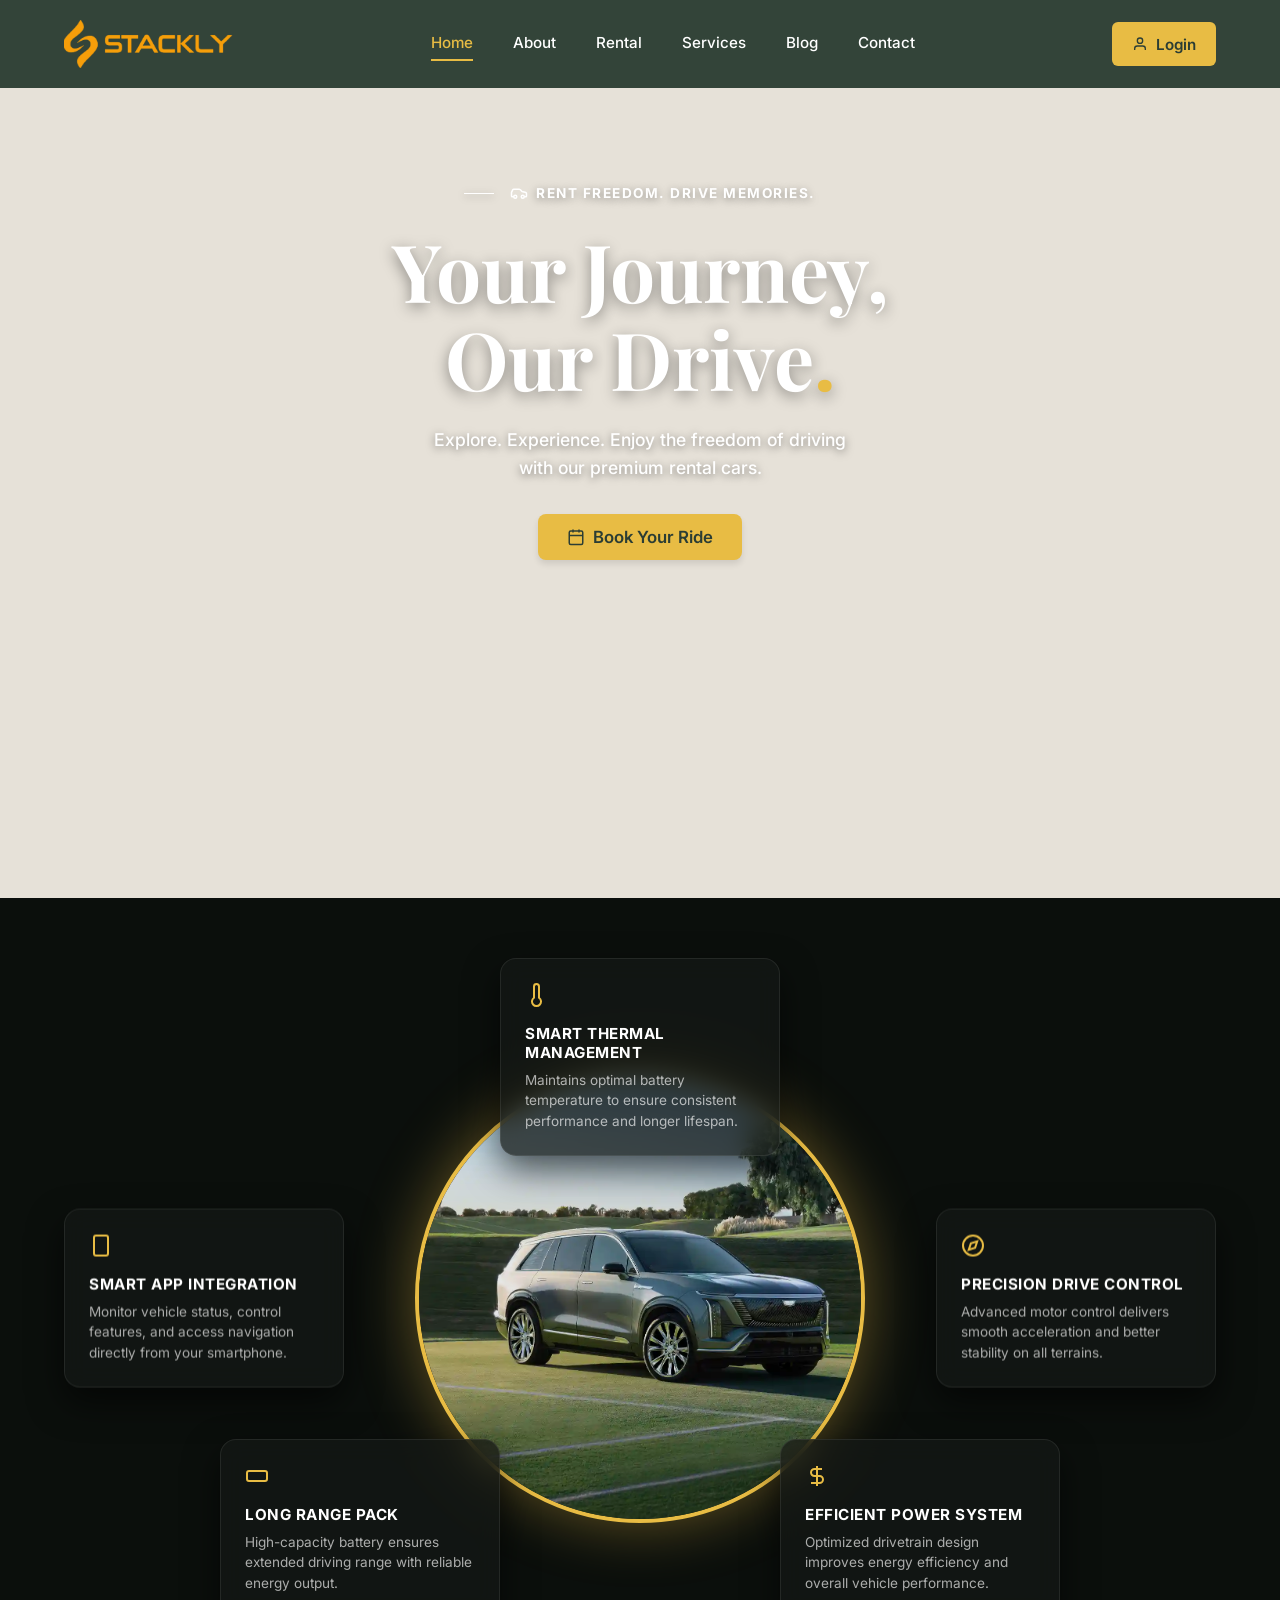
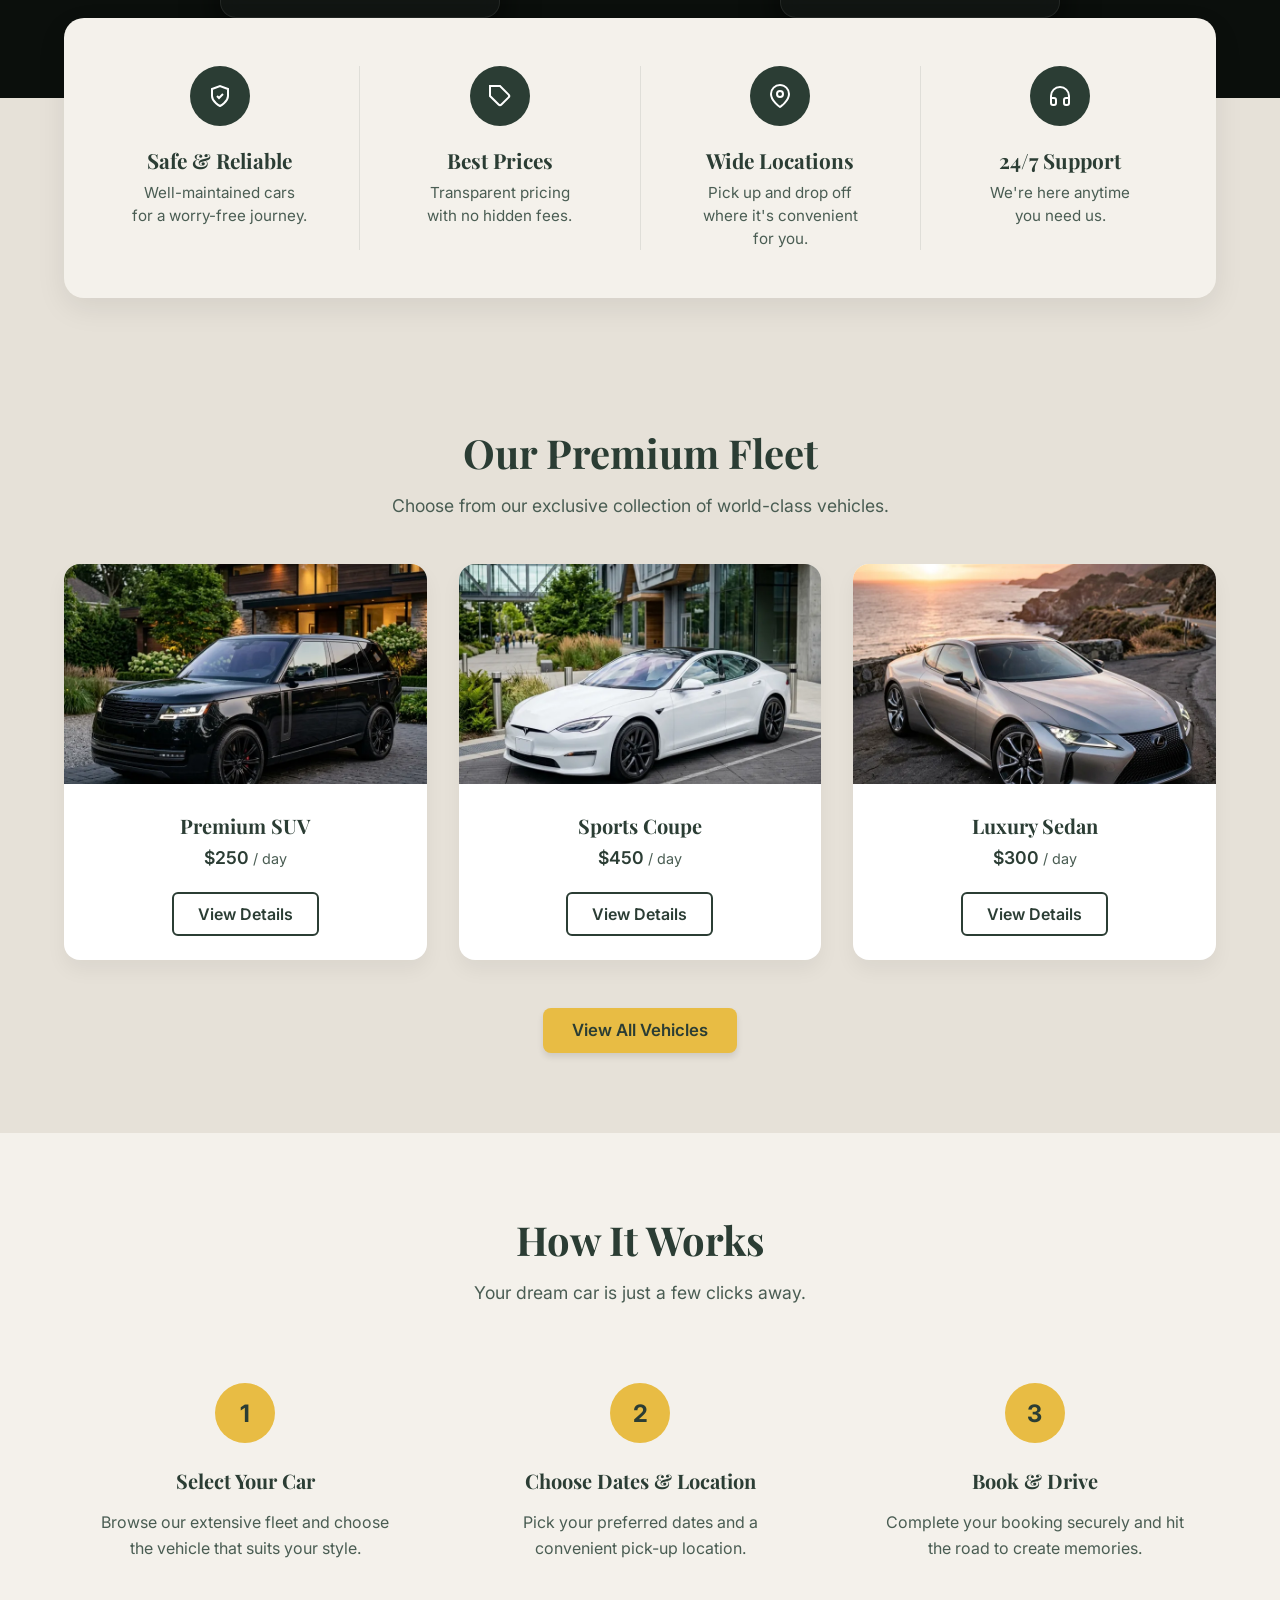
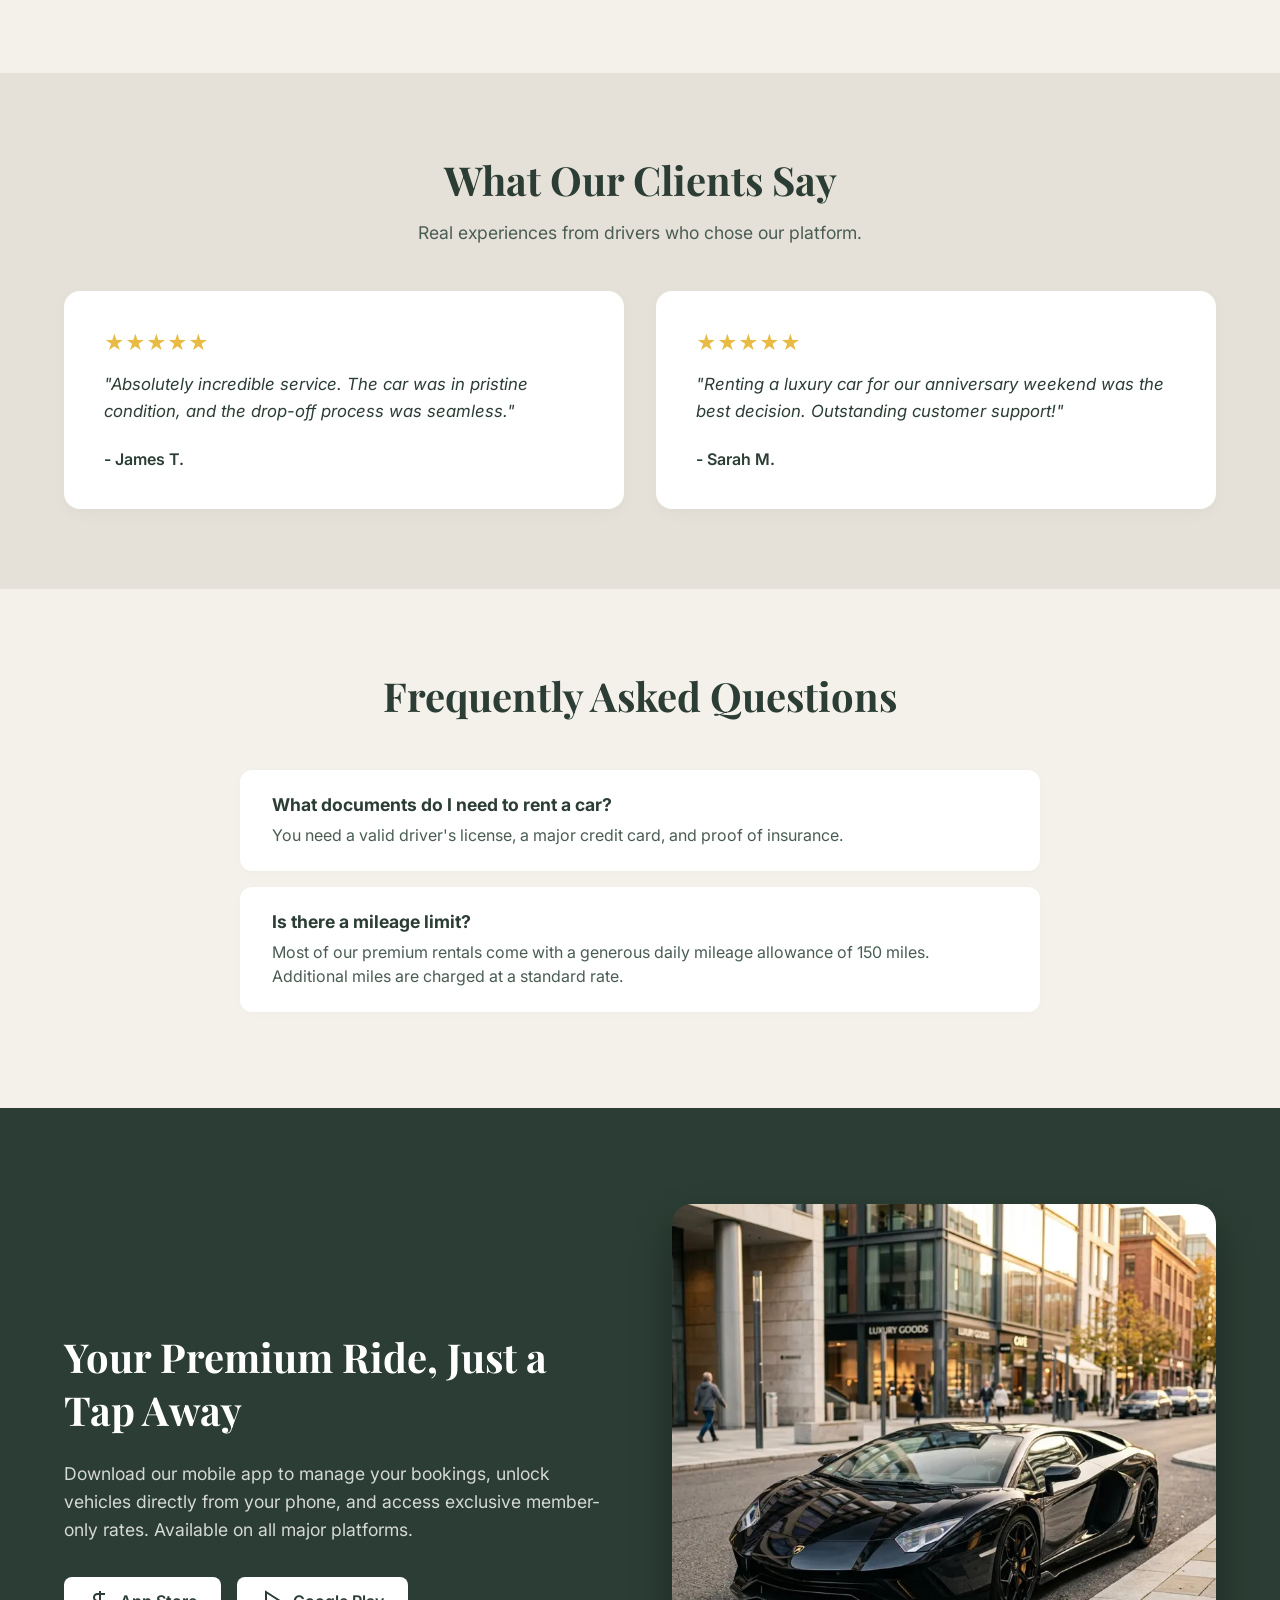
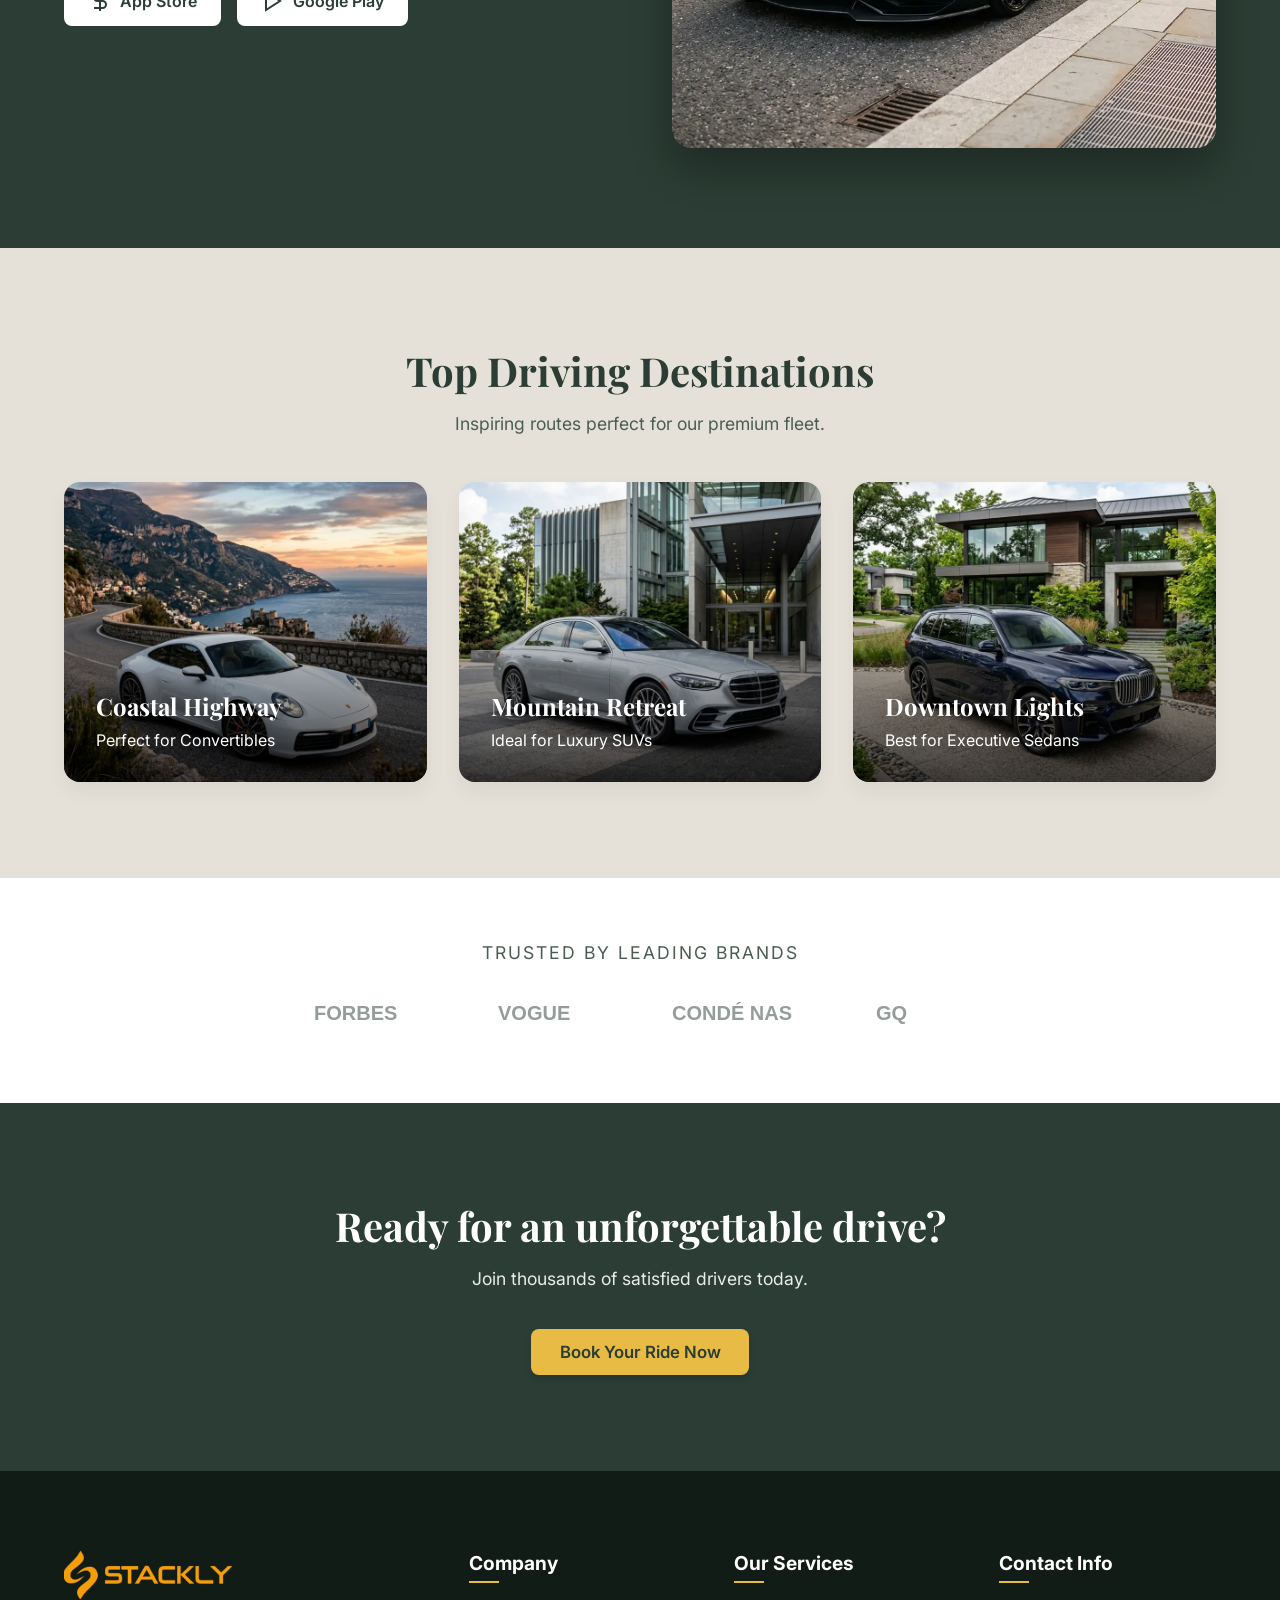
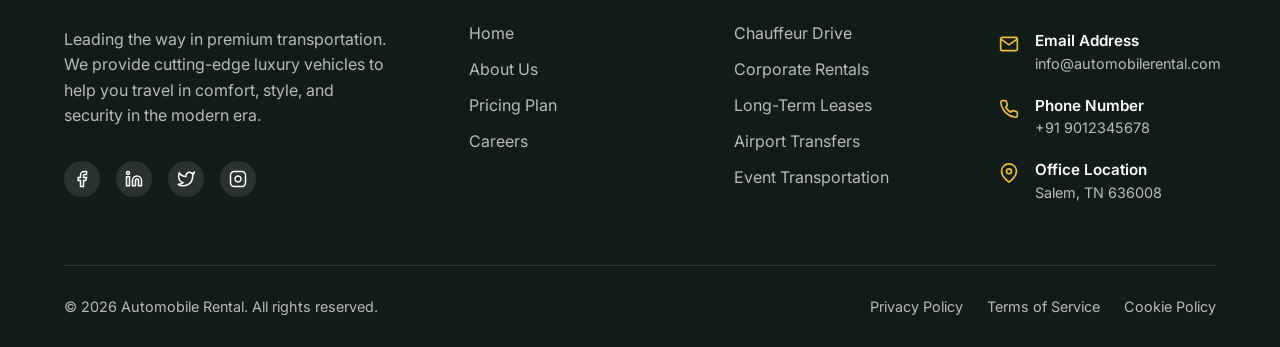
==== commit b545ec80: "Add files via upload" ====
--- a/index.html
+++ b/index.html
@@ -65,7 +65,7 @@
                 </div>
                 <h1 class="hero-title">Your Journey,<br>Our Drive<span class="dot">.</span></h1>
                 <p class="hero-description">Explore. Experience. Enjoy the freedom of driving<br>with our premium rental cars.</p>
-                <a href="404.html" class="btn-primary">
+                <a href="rentcar.html" class="btn-primary">
                     <svg width="18" height="18" viewBox="0 0 24 24" fill="none" stroke="#2C3E35" stroke-width="2">
                         <rect x="3" y="4" width="18" height="18" rx="2" ry="2"></rect>
                         <line x1="16" y1="2" x2="16" y2="6"></line>
@@ -91,8 +91,8 @@
                         <svg width="24" height="24" viewBox="0 0 24 24" fill="none" stroke="currentColor" stroke-width="2"><path d="M14 14.76V3.5a2.5 2.5 0 0 0-5 0v11.26a4.5 4.5 0 1 0 5 0z"></path></svg>
                     </div>
                     <div class="tech-info">
-                        <h3>FLEXIBLE RENTALS</h3>
-                        <p>Choose from hourly, daily, or monthly rental plans tailored to fit your travel schedule perfectly.</p>
+                        <h3>SMART THERMAL MANAGEMENT</h3>
+                        <p>Maintains optimal battery temperature to ensure consistent performance and longer lifespan.</p>
                     </div>
                 </div>
 
@@ -101,8 +101,8 @@
                         <svg width="24" height="24" viewBox="0 0 24 24" fill="none" stroke="currentColor" stroke-width="2"><rect x="5" y="2" width="14" height="20" rx="2" ry="2"></rect><line x1="12" y1="18" x2="12.01" y2="18"></line></svg>
                     </div>
                     <div class="tech-info">
-                        <h3>SEAMLESS BOOKING</h3>
-                        <p>Reserve, unlock, and manage your luxury vehicle directly from your smartphone with no hassle.</p>
+                        <h3>SMART APP INTEGRATION</h3>
+                        <p>Monitor vehicle status, control features, and access navigation directly from your smartphone.</p>
                     </div>
                 </div>
 
@@ -111,8 +111,8 @@
                         <svg width="24" height="24" viewBox="0 0 24 24" fill="none" stroke="currentColor" stroke-width="2"><circle cx="12" cy="12" r="10"></circle><polygon points="16.24 7.76 14.12 14.12 7.76 16.24 9.88 9.88 16.24 7.76"></polygon></svg>
                     </div>
                     <div class="tech-info">
-                        <h3>PREMIUM FLEET</h3>
-                        <p>Access a diverse selection of top-tier luxury and performance vehicles for any occasion.</p>
+                        <h3>PRECISION DRIVE CONTROL</h3>
+                        <p>Advanced motor control delivers smooth acceleration and better stability on all terrains.</p>
                     </div>
                 </div>
 
@@ -121,8 +121,8 @@
                         <svg width="24" height="24" viewBox="0 0 24 24" fill="none" stroke="currentColor" stroke-width="2"><rect x="2" y="7" width="20" height="10" rx="2" ry="2"></rect><line x1="22" y1="11" x2="22" y2="13"></line></svg>
                     </div>
                     <div class="tech-info">
-                        <h3>24/7 SUPPORT</h3>
-                        <p>Drive with confidence knowing our dedicated roadside assistance team is always ready to help.</p>
+                        <h3>LONG RANGE PACK</h3>
+                        <p>High-capacity battery ensures extended driving range with reliable energy output.</p>
                     </div>
                 </div>
 
@@ -131,8 +131,8 @@
                         <svg width="24" height="24" viewBox="0 0 24 24" fill="none" stroke="currentColor" stroke-width="2"><path d="M12 2v20"></path><path d="M17 5H9.5a3.5 3.5 0 0 0 0 7h5a3.5 3.5 0 0 1 0 7H6"></path></svg>
                     </div>
                     <div class="tech-info">
-                        <h3>TRANSPARENT PRICING</h3>
-                        <p>Enjoy clear, upfront pricing with no hidden fees—just straightforward rates for your journey.</p>
+                        <h3>EFFICIENT POWER SYSTEM</h3>
+                        <p>Optimized drivetrain design improves energy efficiency and overall vehicle performance.</p>
                     </div>
                 </div>
             </div>
@@ -355,7 +355,7 @@
         <section class="bottom-cta">
             <h2>Ready for an unforgettable drive?</h2>
             <p>Join thousands of satisfied drivers today.</p>
-            <a href="404.html" class="btn-primary">Book Your Ride Now</a>
+            <a href="rentcar.html" class="btn-primary">Book Your Ride Now</a>
         </section>
     </main>
 
@@ -404,7 +404,7 @@
                     <svg width="20" height="20" viewBox="0 0 24 24" fill="none" stroke="var(--primary-yellow)" stroke-width="2"><path d="M22 16.92v3a2 2 0 0 1-2.18 2 19.79 19.79 0 0 1-8.63-3.07 19.5 19.5 0 0 1-6-6 19.79 19.79 0 0 1-3.07-8.67A2 2 0 0 1 4.11 2h3a2 2 0 0 1 2 1.72 12.84 12.84 0 0 0 .7 2.81 2 2 0 0 1-.45 2.11L8.09 9.91a16 16 0 0 0 6 6l1.27-1.27a2 2 0 0 1 2.11-.45 12.84 12.84 0 0 0 2.81.7A2 2 0 0 1 22 16.92z"></path></svg>
                     <div>
                         <strong>Phone Number</strong>
-                        <span>+1 800 555 9999</span>
+                        <span>+91 9012345678</span>
                     </div>
                 </div>
                 <div class="contact-item">
--- a/css/index.css
+++ b/css/index.css
@@ -966,13 +966,17 @@
 }
 
 /* Scroll Reveal Animations */
-.reveal {
+.reveal, 
+section[class$="-header"] .reveal, 
+section[class$="-hero"] .reveal {
     opacity: 0;
     transform: translateY(40px);
     transition: opacity 0.8s cubic-bezier(0.25, 0.46, 0.45, 0.94), transform 0.8s cubic-bezier(0.25, 0.46, 0.45, 0.94);
 }
 
-.reveal.reveal-active {
+.reveal.reveal-active, 
+section[class$="-header"] .reveal.reveal-active, 
+section[class$="-hero"] .reveal.reveal-active {
     opacity: 1;
     transform: translateY(0);
 }
@@ -1344,3 +1348,72 @@
     from { opacity: 0; transform: translateY(30px); }
     to { opacity: 1; transform: translateY(0); }
 }
+
+/* Preloader Styles */
+.preloader {
+    position: fixed;
+    top: 0;
+    left: 0;
+    width: 100%;
+    height: 100%;
+    background-color: var(--bg-beige, #FDFBF7);
+    z-index: 99999;
+    display: flex;
+    justify-content: center;
+    align-items: center;
+    transition: opacity 0.5s ease, visibility 0.5s ease;
+}
+.preloader.hidden {
+    opacity: 0;
+    visibility: hidden;
+}
+.preloader-content {
+    display: flex;
+    flex-direction: column;
+    align-items: center;
+    z-index: 2;
+}
+.preloader-logo {
+    width: 180px;
+    margin-bottom: 20px;
+}
+.loader {
+    width: 40px;
+    height: 40px;
+    border: 4px solid rgba(44, 62, 53, 0.2);
+    border-top: 4px solid var(--primary-green, #2B3D34);
+    border-radius: 50%;
+    animation: spin 1s linear infinite;
+}
+@keyframes spin {
+    0% { transform: rotate(0deg); }
+    100% { transform: rotate(360deg); }
+}
+.preloader-car {
+    position: absolute;
+    width: 250px;
+    opacity: 0.8;
+    z-index: 1;
+}
+.left-car {
+    left: 10%;
+    animation: float-left 3s ease-in-out infinite;
+}
+.right-car {
+    right: 10%;
+    animation: float-left 3s ease-in-out infinite;
+    animation-delay: 1.5s;
+}
+@keyframes float-left {
+    0% { transform: translateY(0); }
+    50% { transform: translateY(-20px); }
+    100% { transform: translateY(0); }
+}
+@media (max-width: 768px) {
+    .preloader-car {
+        width: 150px;
+        opacity: 0.3;
+    }
+    .left-car { left: -10%; }
+    .right-car { right: -10%; }
+}
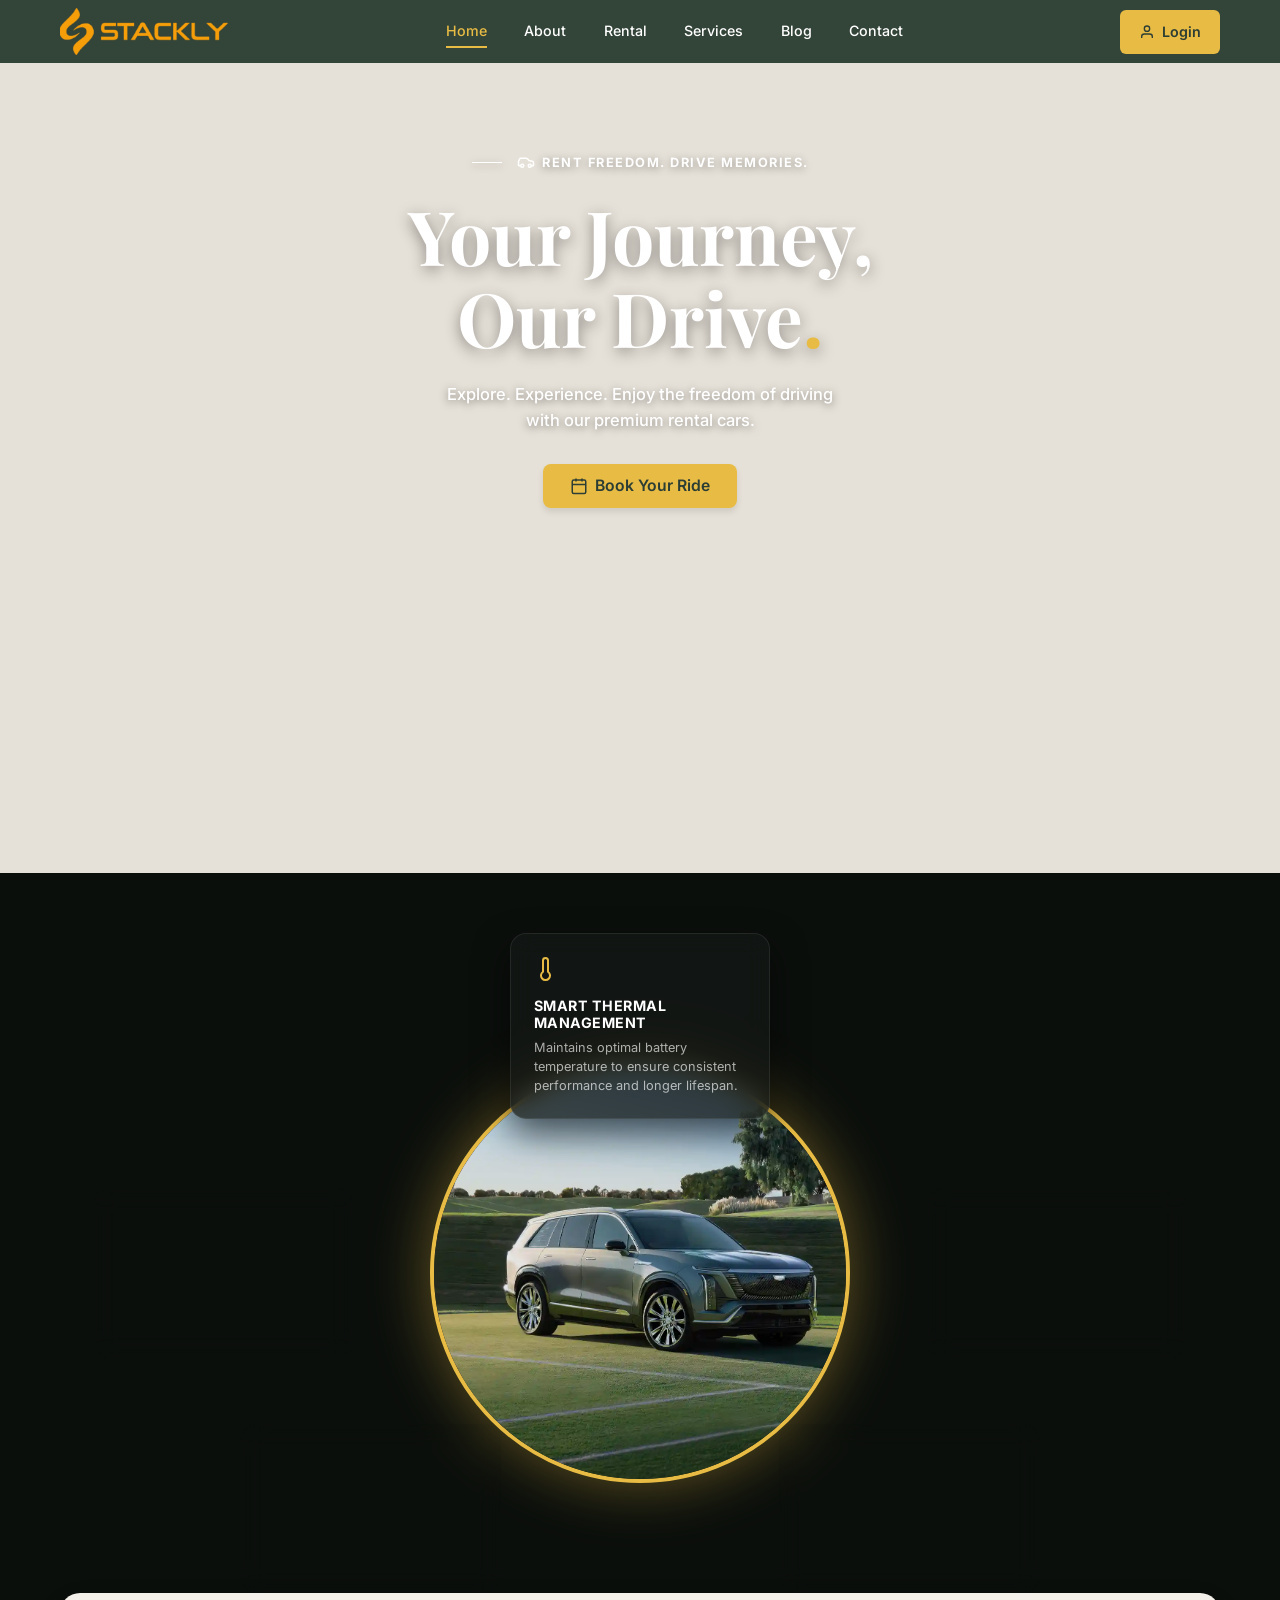
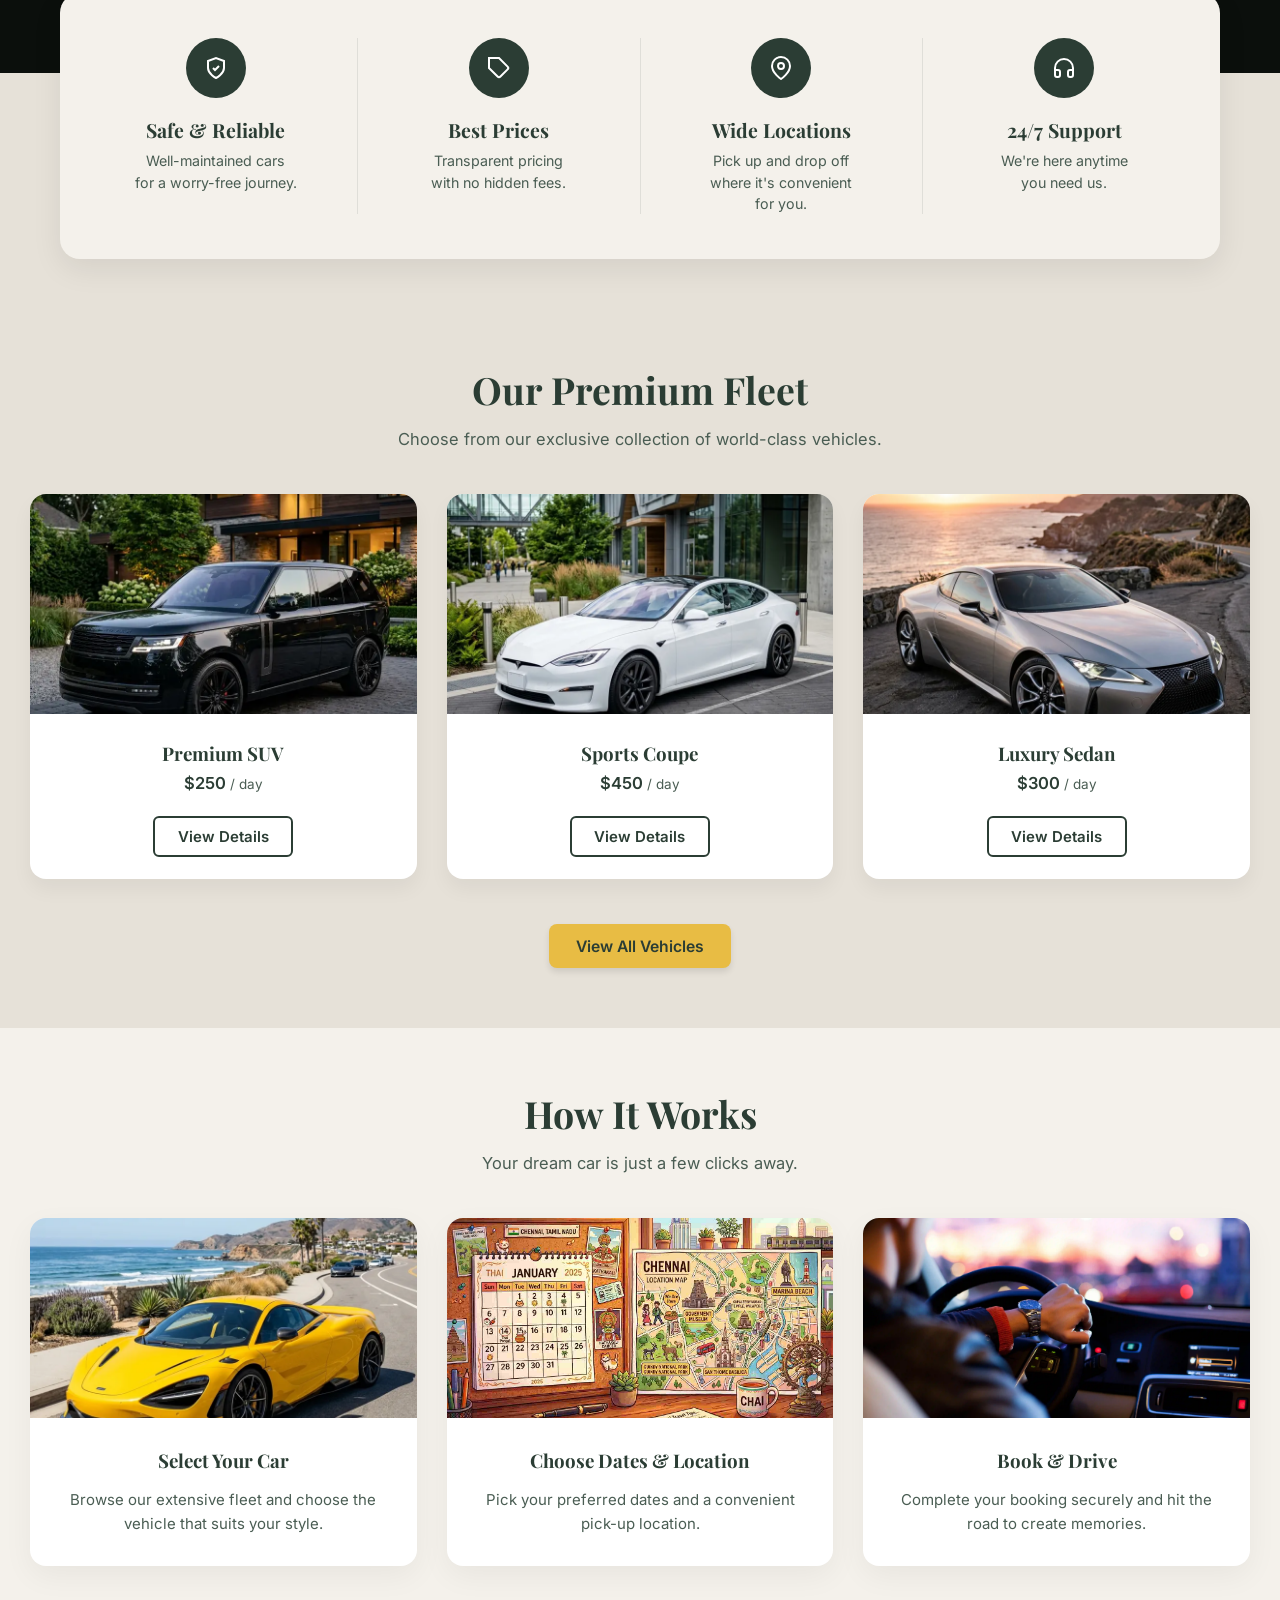
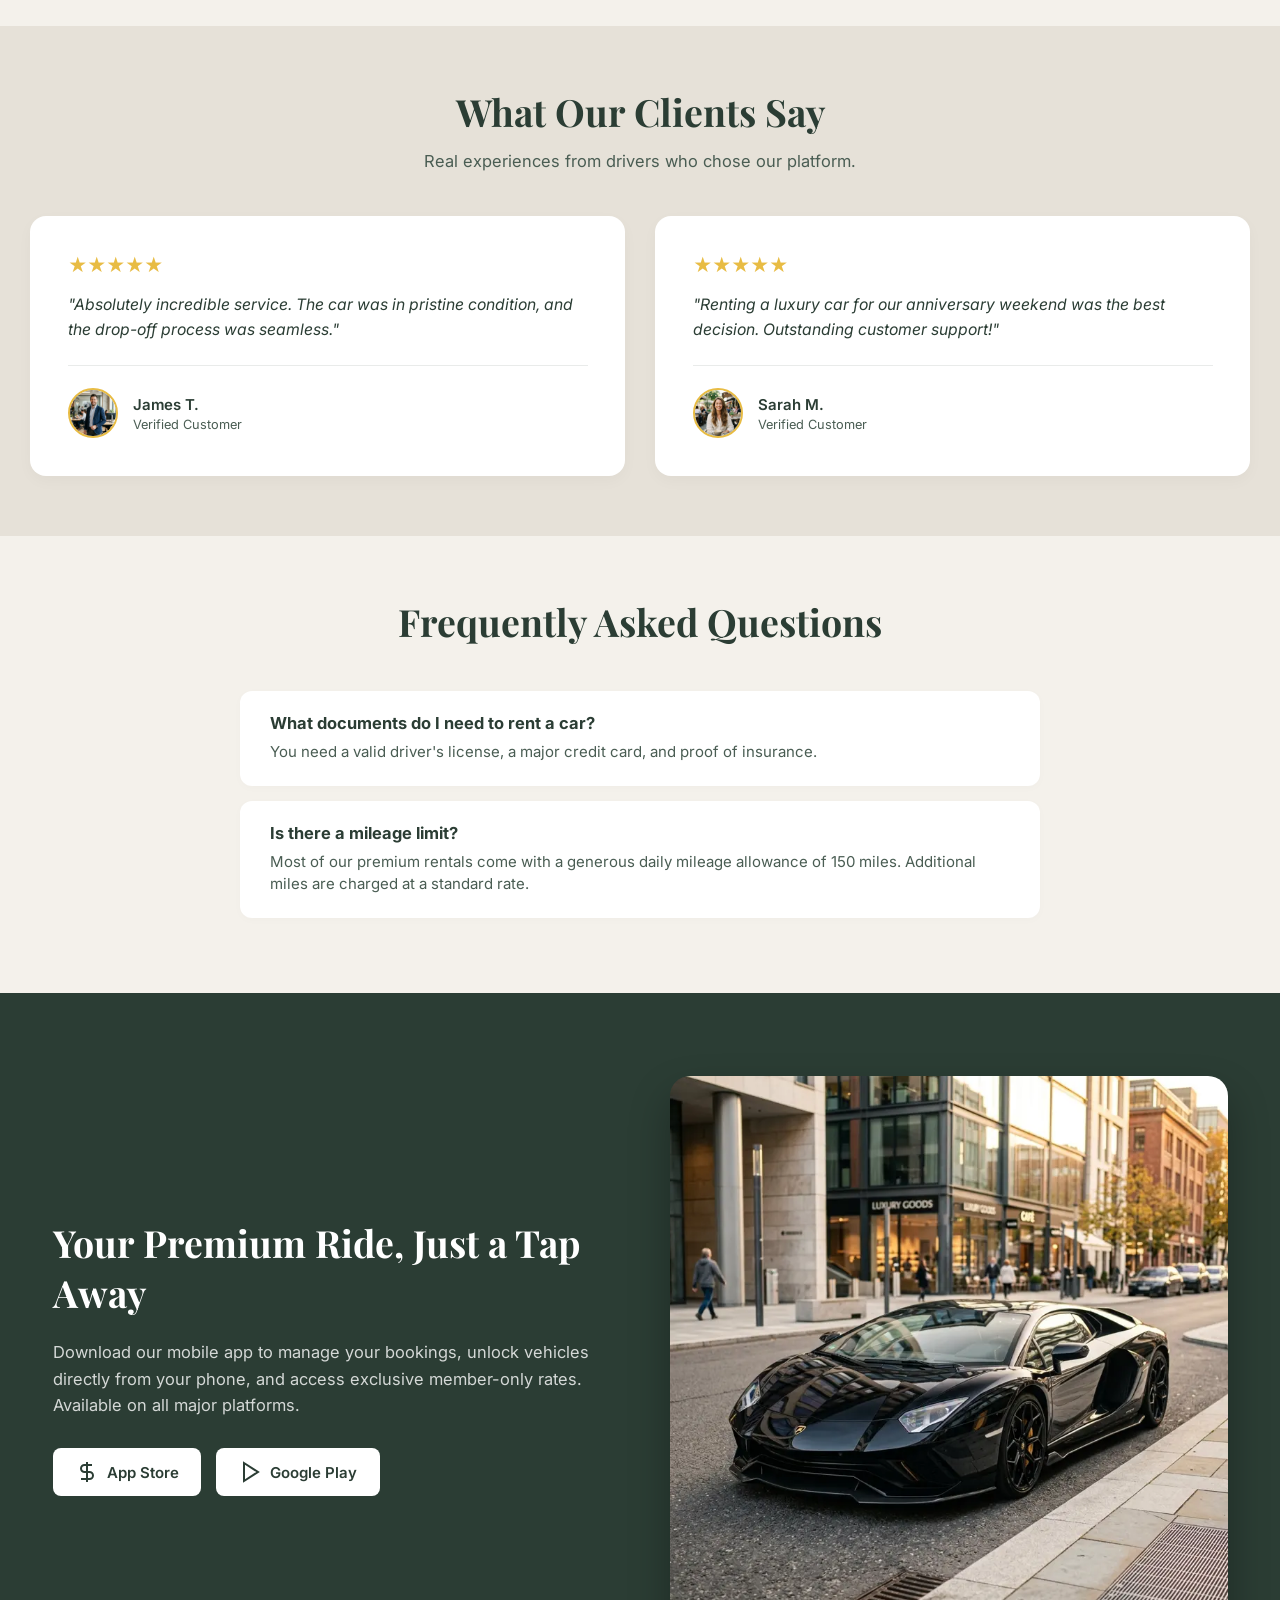
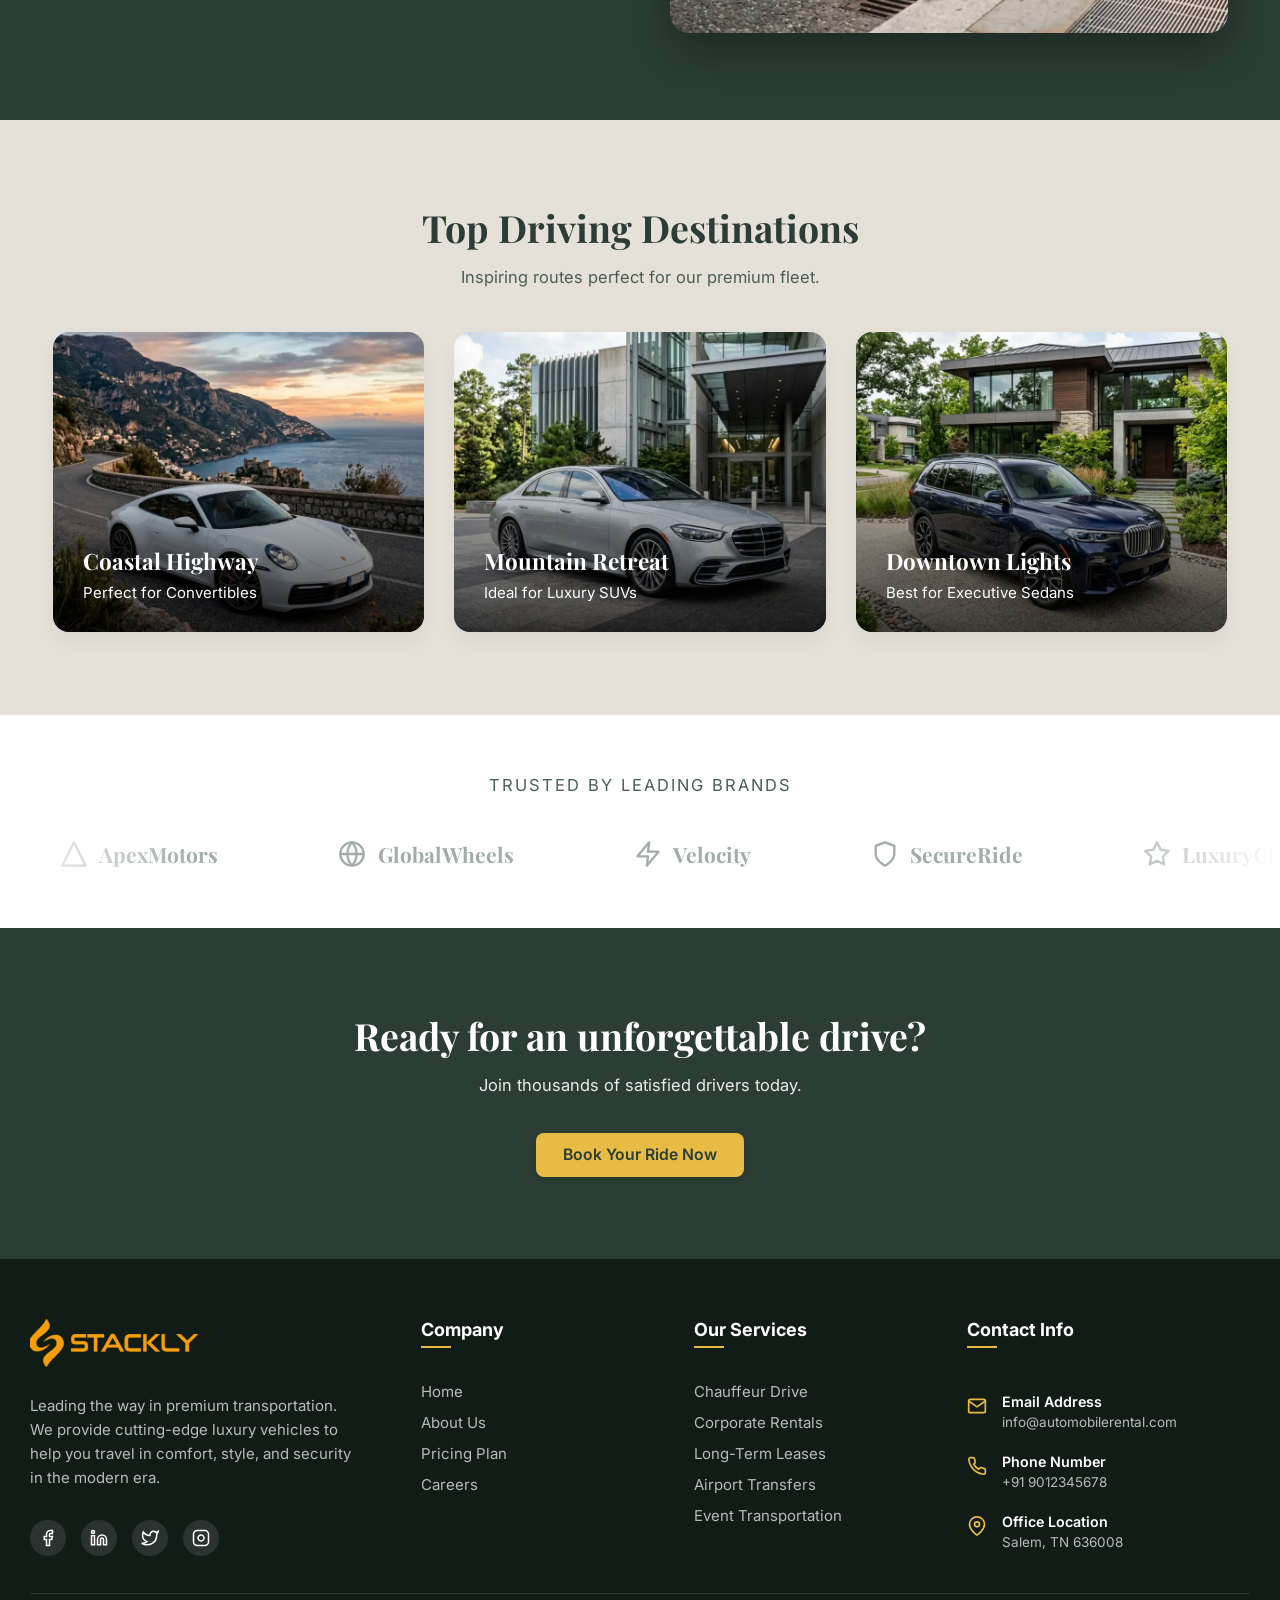
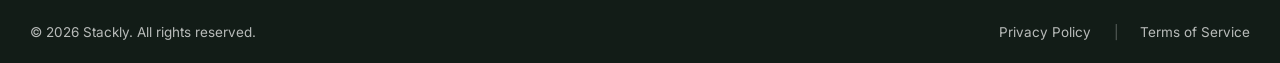
==== commit b83d3136: "Add files via upload" ====
--- a/index.html
+++ b/index.html
@@ -232,19 +232,31 @@
             </div>
             <div class="steps-container">
                 <div class="step">
-                    <div class="step-number">1</div>
-                    <h4>Select Your Car</h4>
-                    <p>Browse our extensive fleet and choose the vehicle that suits your style.</p>
+                    <div class="step-image-container">
+                        <img src="assets/car16.webp" alt="Select Your Car">
+                    </div>
+                    <div class="step-content">
+                        <h4>Select Your Car</h4>
+                        <p>Browse our extensive fleet and choose the vehicle that suits your style.</p>
+                    </div>
                 </div>
                 <div class="step">
-                    <div class="step-number">2</div>
-                    <h4>Choose Dates & Location</h4>
-                    <p>Pick your preferred dates and a convenient pick-up location.</p>
+                    <div class="step-image-container">
+                        <img src="assets/date.jpg" alt="Choose Dates">
+                    </div>
+                    <div class="step-content">
+                        <h4>Choose Dates & Location</h4>
+                        <p>Pick your preferred dates and a convenient pick-up location.</p>
+                    </div>
                 </div>
                 <div class="step">
-                    <div class="step-number">3</div>
-                    <h4>Book & Drive</h4>
-                    <p>Complete your booking securely and hit the road to create memories.</p>
+                    <div class="step-image-container">
+                        <img src="assets/drive.webp" alt="Book & Drive">
+                    </div>
+                    <div class="step-content">
+                        <h4>Book & Drive</h4>
+                        <p>Complete your booking securely and hit the road to create memories.</p>
+                    </div>
                 </div>
             </div>
         </section>
@@ -258,12 +270,24 @@
                 <div class="testimonial-card">
                     <div class="stars">★★★★★</div>
                     <p class="review">"Absolutely incredible service. The car was in pristine condition, and the drop-off process was seamless."</p>
-                    <p class="reviewer">- James T.</p>
+                    <div class="reviewer-profile">
+                        <img src="assets/james.webp" alt="James T." class="reviewer-img">
+                        <div class="reviewer-info">
+                            <p class="reviewer-name">James T.</p>
+                            <p class="reviewer-role">Verified Customer</p>
+                        </div>
+                    </div>
                 </div>
                 <div class="testimonial-card">
                     <div class="stars">★★★★★</div>
                     <p class="review">"Renting a luxury car for our anniversary weekend was the best decision. Outstanding customer support!"</p>
-                    <p class="reviewer">- Sarah M.</p>
+                    <div class="reviewer-profile">
+                        <img src="assets/sarah.webp" alt="Sarah M." class="reviewer-img">
+                        <div class="reviewer-info">
+                            <p class="reviewer-name">Sarah M.</p>
+                            <p class="reviewer-role">Verified Customer</p>
+                        </div>
+                    </div>
                 </div>
             </div>
         </section>
@@ -334,20 +358,52 @@
             </div>
         </section>
 
-        <section class="partners">
+                <section class="partners">
             <p>Trusted By Leading Brands</p>
-            <div class="partners-grid">
-                <div class="partner-logo">
-                    <svg width="120" height="40" viewBox="0 0 120 40" fill="currentColor"><text x="10" y="25" font-family="Arial" font-size="20" font-weight="bold">FORBES</text></svg>
-                </div>
-                <div class="partner-logo">
-                    <svg width="120" height="40" viewBox="0 0 120 40" fill="currentColor"><text x="10" y="25" font-family="Arial" font-size="20" font-weight="bold">VOGUE</text></svg>
-                </div>
-                <div class="partner-logo">
-                    <svg width="120" height="40" viewBox="0 0 120 40" fill="currentColor"><text x="0" y="25" font-family="Arial" font-size="20" font-weight="bold">CONDÉ NAST</text></svg>
-                </div>
-                <div class="partner-logo">
-                    <svg width="120" height="40" viewBox="0 0 120 40" fill="currentColor"><text x="20" y="25" font-family="Arial" font-size="20" font-weight="bold">GQ</text></svg>
+            <div class="marquee-wrapper">
+                <div class="marquee-track">
+                    <!-- Set 1 -->
+                    <div class="partner-logo">
+                        <svg width="24" height="24" viewBox="0 0 24 24" fill="none" stroke="currentColor" stroke-width="2" stroke-linecap="round" stroke-linejoin="round"><polygon points="12 2 2 22 22 22"></polygon></svg>
+                        <span>ApexMotors</span>
+                    </div>
+                    <div class="partner-logo">
+                        <svg width="24" height="24" viewBox="0 0 24 24" fill="none" stroke="currentColor" stroke-width="2" stroke-linecap="round" stroke-linejoin="round"><circle cx="12" cy="12" r="10"></circle><path d="M12 2a15.3 15.3 0 0 1 4 10 15.3 15.3 0 0 1-4 10 15.3 15.3 0 0 1-4-10 15.3 15.3 0 0 1 4-10z"></path><path d="M2 12h20"></path></svg>
+                        <span>GlobalWheels</span>
+                    </div>
+                    <div class="partner-logo">
+                        <svg width="24" height="24" viewBox="0 0 24 24" fill="none" stroke="currentColor" stroke-width="2" stroke-linecap="round" stroke-linejoin="round"><path d="M13 2L3 14h9l-1 8 10-12h-9l1-8z"></path></svg>
+                        <span>Velocity</span>
+                    </div>
+                    <div class="partner-logo">
+                        <svg width="24" height="24" viewBox="0 0 24 24" fill="none" stroke="currentColor" stroke-width="2" stroke-linecap="round" stroke-linejoin="round"><path d="M12 22s8-4 8-10V5l-8-3-8 3v7c0 6 8 10 8 10z"></path></svg>
+                        <span>SecureRide</span>
+                    </div>
+                    <div class="partner-logo">
+                        <svg width="24" height="24" viewBox="0 0 24 24" fill="none" stroke="currentColor" stroke-width="2" stroke-linecap="round" stroke-linejoin="round"><polygon points="12 2 15.09 8.26 22 9.27 17 14.14 18.18 21.02 12 17.77 5.82 21.02 7 14.14 2 9.27 8.91 8.26 12 2"></polygon></svg>
+                        <span>LuxuryClass</span>
+                    </div>
+                    <!-- Set 2 -->
+                    <div class="partner-logo">
+                        <svg width="24" height="24" viewBox="0 0 24 24" fill="none" stroke="currentColor" stroke-width="2" stroke-linecap="round" stroke-linejoin="round"><polygon points="12 2 2 22 22 22"></polygon></svg>
+                        <span>ApexMotors</span>
+                    </div>
+                    <div class="partner-logo">
+                        <svg width="24" height="24" viewBox="0 0 24 24" fill="none" stroke="currentColor" stroke-width="2" stroke-linecap="round" stroke-linejoin="round"><circle cx="12" cy="12" r="10"></circle><path d="M12 2a15.3 15.3 0 0 1 4 10 15.3 15.3 0 0 1-4 10 15.3 15.3 0 0 1-4-10 15.3 15.3 0 0 1 4-10z"></path><path d="M2 12h20"></path></svg>
+                        <span>GlobalWheels</span>
+                    </div>
+                    <div class="partner-logo">
+                        <svg width="24" height="24" viewBox="0 0 24 24" fill="none" stroke="currentColor" stroke-width="2" stroke-linecap="round" stroke-linejoin="round"><path d="M13 2L3 14h9l-1 8 10-12h-9l1-8z"></path></svg>
+                        <span>Velocity</span>
+                    </div>
+                    <div class="partner-logo">
+                        <svg width="24" height="24" viewBox="0 0 24 24" fill="none" stroke="currentColor" stroke-width="2" stroke-linecap="round" stroke-linejoin="round"><path d="M12 22s8-4 8-10V5l-8-3-8 3v7c0 6 8 10 8 10z"></path></svg>
+                        <span>SecureRide</span>
+                    </div>
+                    <div class="partner-logo">
+                        <svg width="24" height="24" viewBox="0 0 24 24" fill="none" stroke="currentColor" stroke-width="2" stroke-linecap="round" stroke-linejoin="round"><polygon points="12 2 15.09 8.26 22 9.27 17 14.14 18.18 21.02 12 17.77 5.82 21.02 7 14.14 2 9.27 8.91 8.26 12 2"></polygon></svg>
+                        <span>LuxuryClass</span>
+                    </div>
                 </div>
             </div>
         </section>
@@ -418,11 +474,11 @@
         </div>
         
         <div class="footer-bottom">
-            <p>&copy; 2026 Automobile Rental. All rights reserved.</p>
+            <p>&copy; 2026 Stackly. All rights reserved.</p>
             <div class="footer-legal">
                 <a href="404.html">Privacy Policy</a>
+                <span class="legal-separator">|</span>
                 <a href="404.html">Terms of Service</a>
-                <a href="404.html">Cookie Policy</a>
             </div>
         </div>
     </footer>
--- a/css/index.css
+++ b/css/index.css
@@ -25,11 +25,12 @@
     min-height: 100vh;
     display: flex;
     flex-direction: column;
-    overflow-x: hidden;
+    overflow-x: clip;
 }
 
 html {
-    overflow-x: hidden;
+    overflow-x: clip;
+    font-size: 15px;
 }
 
 /* Header */
@@ -37,7 +38,7 @@
     display: flex;
     justify-content: space-between;
     align-items: center;
-    padding: 1.25rem 4rem;
+    padding: 0.5rem 4rem;
     background-color: var(--bg-header);
     color: var(--text-white);
 }
@@ -252,7 +253,7 @@
 /* Tech Specs Section */
 .tech-specs {
     background-color: #0b0f0c;
-    padding: 6rem 2rem;
+    padding: 5.5rem 2rem;
     overflow: hidden;
     position: relative;
     display: flex;
@@ -264,7 +265,7 @@
 .tech-container {
     position: relative;
     width: 100%;
-    max-width: 1200px;
+    max-width: 1140px;
     height: 600px;
     display: flex;
     justify-content: center;
@@ -272,8 +273,8 @@
 }
 
 .tech-center-ring {
-    width: 450px;
-    height: 450px;
+    width: 420px;
+    height: 420px;
     border-radius: 50%;
     box-shadow: 0 0 60px rgba(232, 188, 68, 0.4), inset 0 0 30px rgba(232, 188, 68, 0.2);
     border: 4px solid var(--primary-yellow);
@@ -301,7 +302,7 @@
     border: 1px solid rgba(255, 255, 255, 0.08);
     border-radius: 16px;
     padding: 1.5rem;
-    width: 280px;
+    width: 260px;
     z-index: 3;
     display: flex;
     flex-direction: column;
@@ -455,7 +456,7 @@
 
 /* Fleet Section */
 .fleet {
-    padding: 5rem 4rem;
+    padding: 4rem 2rem;
     background-color: var(--bg-beige);
 }
 
@@ -541,7 +542,7 @@
 
 /* How It Works Section */
 .how-it-works {
-    padding: 5rem 4rem;
+    padding: 4rem 2rem;
     background-color: var(--bg-light-beige);
 }
 
@@ -554,6 +555,17 @@
 .step {
     flex: 1;
     text-align: center;
+    background-color: var(--text-white);
+    border-radius: 16px;
+    box-shadow: 0 10px 30px rgba(0,0,0,0.05);
+    overflow: hidden;
+    transition: transform 0.3s ease, box-shadow 0.3s ease;
+}
+.step:hover {
+    transform: translateY(-10px);
+    box-shadow: 0 15px 40px rgba(0,0,0,0.1);
+}
+.step-content {
     padding: 2rem;
 }
 
@@ -585,7 +597,7 @@
 
 /* Testimonials Section */
 .testimonials {
-    padding: 5rem 4rem;
+    padding: 4rem 2rem;
     background-color: var(--bg-beige);
 }
 
@@ -616,14 +628,11 @@
     margin-bottom: 1.5rem;
 }
 
-.reviewer {
-    font-weight: 600;
-    color: var(--primary-green);
-}
+
 
 /* FAQs Section */
 .faqs {
-    padding: 5rem 4rem;
+    padding: 4rem 2rem;
     background-color: var(--bg-light-beige);
 }
 
@@ -653,7 +662,7 @@
 
 /* Bottom CTA */
 .bottom-cta {
-    padding: 6rem 4rem;
+    padding: 5.5rem 3.5rem;
     background-color: var(--primary-green);
     text-align: center;
     color: var(--text-white);
@@ -677,21 +686,20 @@
 .footer {
     background-color: #121c17;
     color: rgba(255, 255, 255, 0.7);
-    padding: 5rem 4rem 2rem;
+    padding: 4rem 2rem 1.5rem;
     font-family: var(--font-body);
 }
 
 .footer-top {
-    display: flex;
-    justify-content: space-between;
-    flex-wrap: wrap;
-    gap: 3rem;
-    margin-bottom: 4rem;
+    display: grid;
+    grid-template-columns: 1.5fr 1fr 1fr 1.2fr;
+    gap: 2.5rem;
+    margin-bottom: 2.5rem;
 }
 
 .footer-col {
-    flex: 1;
-    min-width: 200px;
+    display: flex;
+    flex-direction: column;
 }
 
 .brand-col {
@@ -736,6 +744,8 @@
 .footer-socials a:hover {
     background-color: var(--primary-yellow);
     color: var(--text-dark);
+    transform: translateY(-4px) scale(1.05);
+    box-shadow: 0 4px 12px rgba(232, 188, 68, 0.4);
 }
 
 .footer-col h4 {
@@ -759,17 +769,20 @@
 .links-col {
     display: flex;
     flex-direction: column;
-    gap: 1rem;
+    gap: 0.8rem;
+    align-items: flex-start;
 }
 
 .links-col a {
     color: rgba(255, 255, 255, 0.7);
     text-decoration: none;
-    transition: color 0.3s ease;
+    transition: color 0.3s ease, transform 0.3s ease;
+    display: inline-block;
 }
 
 .links-col a:hover {
     color: var(--primary-yellow);
+    transform: translateX(6px);
 }
 
 .contact-col {
@@ -819,6 +832,11 @@
 .footer-legal {
     display: flex;
     gap: 1.5rem;
+    align-items: center;
+}
+
+.legal-separator {
+    color: rgba(255, 255, 255, 0.3);
 }
 
 .footer-legal a {
@@ -829,6 +847,7 @@
 
 .footer-legal a:hover {
     color: var(--text-white);
+    text-decoration: underline;
 }
 
 @media (max-width: 768px) {
@@ -843,7 +862,7 @@
 .app-promo {
     background-color: var(--primary-green);
     color: var(--text-white);
-    padding: 6rem 4rem;
+    padding: 5.5rem 3.5rem;
     display: flex;
     align-items: center;
     justify-content: space-between;
@@ -895,7 +914,7 @@
 
 /* Destinations Section */
 .destinations {
-    padding: 6rem 4rem;
+    padding: 5.5rem 3.5rem;
     background-color: var(--bg-beige);
 }
 .destinations-grid {
@@ -938,31 +957,75 @@
 
 /* Partners Section */
 .partners {
-    padding: 4rem;
+    padding: 4rem 0;
     background-color: var(--text-white);
     text-align: center;
+    position: relative;
+    overflow: hidden;
 }
 .partners p {
     color: var(--text-muted);
     font-size: 1.1rem;
-    margin-bottom: 2rem;
+    margin-bottom: 3rem;
     text-transform: uppercase;
     letter-spacing: 2px;
 }
-.partners-grid {
-    display: flex;
-    justify-content: center;
-    align-items: center;
-    gap: 4rem;
-    flex-wrap: wrap;
+.marquee-wrapper {
+    position: relative;
+    width: 100%;
+    overflow: hidden;
+    display: flex;
+}
+.marquee-wrapper::before,
+.marquee-wrapper::after {
+    content: '';
+    position: absolute;
+    top: 0;
+    width: 15%;
+    height: 100%;
+    z-index: 2;
+    pointer-events: none;
+}
+.marquee-wrapper::before {
+    left: 0;
+    background: linear-gradient(to right, rgba(255,255,255,1) 0%, rgba(255,255,255,0) 100%);
+}
+.marquee-wrapper::after {
+    right: 0;
+    background: linear-gradient(to left, rgba(255,255,255,1) 0%, rgba(255,255,255,0) 100%);
+}
+.marquee-track {
+    display: flex;
+    width: max-content;
+    animation: scrollMarquee 25s linear infinite;
 }
 .partner-logo {
-    color: var(--primary-green);
+    display: flex;
+    align-items: center;
+    gap: 0.75rem;
+    padding: 0 4rem;
+    color: var(--text-muted);
     opacity: 0.5;
-    transition: opacity 0.3s ease;
+    transition: opacity 0.3s ease, color 0.3s ease;
+    cursor: pointer;
 }
 .partner-logo:hover {
     opacity: 1;
+    color: var(--primary-yellow);
+}
+.partner-logo svg {
+    width: 28px;
+    height: 28px;
+}
+.partner-logo span {
+    font-family: var(--font-heading);
+    font-weight: 700;
+    font-size: 1.4rem;
+}
+
+@keyframes scrollMarquee {
+    0% { transform: translateX(0); }
+    100% { transform: translateX(-50%); }
 }
 
 /* Scroll Reveal Animations */
@@ -1071,7 +1134,7 @@
     }
     
     .navbar {
-        padding: 1.5rem 2rem;
+        padding: 0.75rem 2rem;
     }
     
     .features {
@@ -1089,6 +1152,22 @@
 }
 
 @media (max-width: 768px) {
+    .navbar {
+        padding: 0.75rem 0.5rem;
+    }
+    
+    .nav-logo-img {
+        height: 28px;
+    }
+    
+    .logo {
+        font-size: 1.1rem;
+    }
+    
+    .mobile-menu-btn span {
+        background-color: var(--primary-yellow);
+    }
+    
     .tech-specs {
         min-height: auto;
         padding: 4rem 1.5rem;
@@ -1096,6 +1175,7 @@
     
     .tech-container {
         flex-direction: column;
+        align-items: center;
         height: auto;
         gap: 2rem;
     }
@@ -1115,16 +1195,41 @@
         bottom: auto;
         transform: none;
         width: 100%;
-        max-width: 400px;
-        animation: none !important;
-    }
-    
+        max-width: 320px;
+        margin: 0 auto;
+    }
+    
+    .tech-card.card-top.animate-float-slow,
+    .tech-card.card-left.animate-float-medium,
+    .tech-card.card-right.animate-float-fast,
+    .tech-card.card-bottom-left.animate-float-slow,
+    .tech-card.card-bottom-right.animate-float-medium {
+        animation: floatNormal 6s ease-in-out infinite;
+    }
     .mobile-menu-btn {
         display: block;
+        order: -1;
     }
     
     .nav-actions {
-        display: none;
+        display: flex;
+        order: 1;
+    }
+    
+    .nav-actions .btn-login {
+        font-size: 0;
+        padding: 0;
+        width: 44px;
+        height: 44px;
+        border-radius: 50%;
+        justify-content: center;
+        gap: 0;
+    }
+    
+    .logo {
+        position: absolute;
+        left: 50%;
+        transform: translateX(-50%);
     }
     
     .nav-links {
@@ -1136,23 +1241,23 @@
         background-color: var(--bg-light-beige);
         display: flex;
         flex-direction: column;
-        justify-content: center;
+        justify-content: flex-start;
         align-items: center;
         gap: clamp(0.5rem, 2vh, 1.5rem);
         z-index: 999;
-        transform: translateX(100%);
+        transform: translateX(-100%);
         transition: transform 0.4s cubic-bezier(0.77, 0, 0.175, 1);
-        padding: 4.5rem 1rem 1rem 1rem;
+        padding: 7rem 1rem 1rem 1rem;
         box-sizing: border-box;
-        overflow-y: hidden;
+        overflow-y: auto;
         overscroll-behavior: contain;
-        touch-action: none;
     }
     
     body.menu-open .mobile-menu-btn {
         position: fixed;
         top: 1.5rem;
-        right: 2rem;
+        left: 1.5rem;
+        right: auto;
     }
     
     .nav-links::before {
@@ -1186,8 +1291,8 @@
     
     .hero-content {
         flex-direction: column;
-        padding-top: 8rem;
-        gap: 3rem;
+        padding-top: 4rem;
+        gap: 1.5rem;
     }
     
     .hero-text {
@@ -1201,6 +1306,15 @@
     .hero-subtitle {
         white-space: normal;
         text-align: center;
+        flex-direction: column;
+    }
+    
+    .hero-subtitle::before {
+        display: none;
+    }
+    
+    .hero-subtitle svg {
+        margin-bottom: 0.2rem;
     }
     
     .hero-title {
@@ -1266,20 +1380,64 @@
     .footer-top {
         grid-template-columns: 1fr;
         gap: 2rem;
+        margin-bottom: 1.5rem;
     }
     
     .footer-bottom {
         flex-direction: column;
-        gap: 1rem;
+        gap: 0.4rem;
         text-align: center;
-    }
-    
-    .fleet, .how-it-works, .testimonials, .faqs, .bottom-cta, .footer, .app-promo, .destinations, .partners {
+        font-size: 0.75rem;
+        padding-top: 1.25rem;
+    }
+    
+    .footer-bottom p {
+        margin: 0;
+        color: rgba(255, 255, 255, 0.5);
+    }
+    
+    .footer-legal {
+        justify-content: center;
+        gap: 0.75rem;
+    }
+    
+    .fleet, .how-it-works, .testimonials, .faqs, .bottom-cta, .app-promo, .destinations {
         padding: 3rem 1.5rem;
     }
     
+    .footer {
+        padding: 2.5rem 1.5rem 1rem;
+    }
+    
+        .partners {
+        padding: 3rem 0;
+    }
+    .partner-logo {
+        padding: 0 2.5rem;
+    }
+    .partner-logo span {
+        font-size: 1.2rem;
+    }
+    .partner-logo svg {
+        width: 24px;
+        height: 24px;
+    }
+    .marquee-wrapper::before, .marquee-wrapper::after {
+        width: 20%;
+    }
+
     .section-header h2, .bottom-cta h2 {
         font-size: 2rem;
+    }
+
+    .nav-links a.mobile-only-login {
+        display: flex !important;
+        width: auto;
+        justify-content: center;
+        align-items: center;
+        font-size: 1.1rem;
+        padding: 0.8rem 2rem;
+        margin-top: 1rem;
     }
 }
 
@@ -1325,95 +1483,177 @@
 }
 
 .mobile-only-login { display: none; }
+
+@keyframes slideUpFade {
+    from { opacity: 0; transform: translateY(30px); }
+    to { opacity: 1; transform: translateY(0); }
+}
+
+/* Preloader Styles */
+.preloader {
+    position: fixed;
+    top: 0;
+    left: 0;
+    width: 100%;
+    height: 100%;
+    background-color: var(--bg-beige, #FDFBF7);
+    z-index: 99999;
+    display: flex;
+    justify-content: center;
+    align-items: center;
+    transition: opacity 0.5s ease, visibility 0.5s ease;
+}
+.preloader.hidden {
+    opacity: 0;
+    visibility: hidden;
+}
+.preloader-content {
+    display: flex;
+    flex-direction: column;
+    align-items: center;
+    z-index: 2;
+}
+.preloader-logo {
+    width: 180px;
+    margin-bottom: 20px;
+}
+.loader {
+    width: 40px;
+    height: 40px;
+    border: 4px solid rgba(44, 62, 53, 0.2);
+    border-top: 4px solid var(--primary-green, #2B3D34);
+    border-radius: 50%;
+    animation: spin 1s linear infinite;
+}
+@keyframes spin {
+    0% { transform: rotate(0deg); }
+    100% { transform: rotate(360deg); }
+}
+.preloader-car {
+    position: absolute;
+    width: 250px;
+    opacity: 0.8;
+    z-index: 1;
+}
+.left-car {
+    left: 10%;
+    animation: float-left 3s ease-in-out infinite;
+}
+.right-car {
+    right: 10%;
+    animation: float-left 3s ease-in-out infinite;
+    animation-delay: 1.5s;
+}
+@keyframes float-left {
+    0% { transform: translateY(0); }
+    50% { transform: translateY(-20px); }
+    100% { transform: translateY(0); }
+}
 @media (max-width: 768px) {
-    .mobile-only-login {
-        display: flex !important;
-        width: 100%;
-        justify-content: center;
-        font-size: 1.1rem;
-        padding: 1rem;
-    }
-    
+    .preloader-car {
+        width: 150px;
+        opacity: 0.3;
+    }
+    .left-car { left: -10%; }
+    .right-car { right: -10%; }
+}
+
+.step-image-container {
+    width: 100%;
+    height: 200px;
+    position: relative;
+    overflow: hidden;
+}
+
+.step-image-container img {
+    width: 100%;
+    height: 100%;
+    object-fit: cover;
+    transition: transform 0.5s ease;
+}
+
+.step:hover .step-image-container img {
+    transform: scale(1.1);
+}
+
+.reviewer-profile {
+    display: flex;
+    align-items: center;
+    gap: 1rem;
+    margin-top: 1.5rem;
+    padding-top: 1.5rem;
+    border-top: 1px solid rgba(43, 61, 52, 0.1);
+}
+
+.reviewer-img {
+    width: 50px;
+    height: 50px;
+    border-radius: 50%;
+    object-fit: cover;
+    border: 2px solid var(--primary-yellow);
+}
+
+.reviewer-info {
+    text-align: left;
+}
+
+.reviewer-name {
+    font-weight: 600;
+    color: var(--text-dark);
+    margin-bottom: 0.2rem;
+}
+
+.reviewer-role {
+    font-size: 0.85rem;
+    color: var(--text-muted);
+}
+
+/* Make Navbar Sticky */
+.navbar {
+    position: sticky !important;
+    top: 0 !important;
+    z-index: 1000 !important;
+}
+
+
+/* Fullscreen Mobile Menu Overrides */
+@media (max-width: 1024px) {
+    .nav-links {
+        width: 100vw !important;
+        height: 100vh !important;
+        align-items: center !important;
+        padding: 6rem 1rem 1rem 1rem !important;
+        background-color: var(--bg-light-beige) !important;
+    }
+    
+    .nav-links::before {
+        left: 50% !important;
+        transform: translateX(-50%) !important;
+        background-position: center !important;
+    }
+    
+    .nav-links a {
+        text-align: center !important;
+        width: 100% !important;
+        padding: 0.5rem 0 !important;
+    }
+    
+    .nav-links a.active::after {
+        left: 50% !important;
+        transform: translateX(-50%) !important;
+        width: 40px !important;
+    }
+    
+    .nav-links a.mobile-only-login {
+        justify-content: center !important;
+        min-width: 250px !important;
+        margin-top: 1rem !important;
+    }
+    
+    /* Put the X button on the top right */
     body.menu-open .mobile-menu-btn {
-        top: 1.5rem;
-        right: 1rem;
-    }
-    
-    .mobile-only-login {
-        margin-top: 2rem;
-    }
-}
-
-@keyframes slideUpFade {
-    from { opacity: 0; transform: translateY(30px); }
-    to { opacity: 1; transform: translateY(0); }
-}
-
-/* Preloader Styles */
-.preloader {
-    position: fixed;
-    top: 0;
-    left: 0;
-    width: 100%;
-    height: 100%;
-    background-color: var(--bg-beige, #FDFBF7);
-    z-index: 99999;
-    display: flex;
-    justify-content: center;
-    align-items: center;
-    transition: opacity 0.5s ease, visibility 0.5s ease;
-}
-.preloader.hidden {
-    opacity: 0;
-    visibility: hidden;
-}
-.preloader-content {
-    display: flex;
-    flex-direction: column;
-    align-items: center;
-    z-index: 2;
-}
-.preloader-logo {
-    width: 180px;
-    margin-bottom: 20px;
-}
-.loader {
-    width: 40px;
-    height: 40px;
-    border: 4px solid rgba(44, 62, 53, 0.2);
-    border-top: 4px solid var(--primary-green, #2B3D34);
-    border-radius: 50%;
-    animation: spin 1s linear infinite;
-}
-@keyframes spin {
-    0% { transform: rotate(0deg); }
-    100% { transform: rotate(360deg); }
-}
-.preloader-car {
-    position: absolute;
-    width: 250px;
-    opacity: 0.8;
-    z-index: 1;
-}
-.left-car {
-    left: 10%;
-    animation: float-left 3s ease-in-out infinite;
-}
-.right-car {
-    right: 10%;
-    animation: float-left 3s ease-in-out infinite;
-    animation-delay: 1.5s;
-}
-@keyframes float-left {
-    0% { transform: translateY(0); }
-    50% { transform: translateY(-20px); }
-    100% { transform: translateY(0); }
-}
-@media (max-width: 768px) {
-    .preloader-car {
-        width: 150px;
-        opacity: 0.3;
-    }
-    .left-car { left: -10%; }
-    .right-car { right: -10%; }
-}
+        left: 1.5rem !important;
+        right: auto !important;
+        z-index: 1001 !important;
+    }
+}
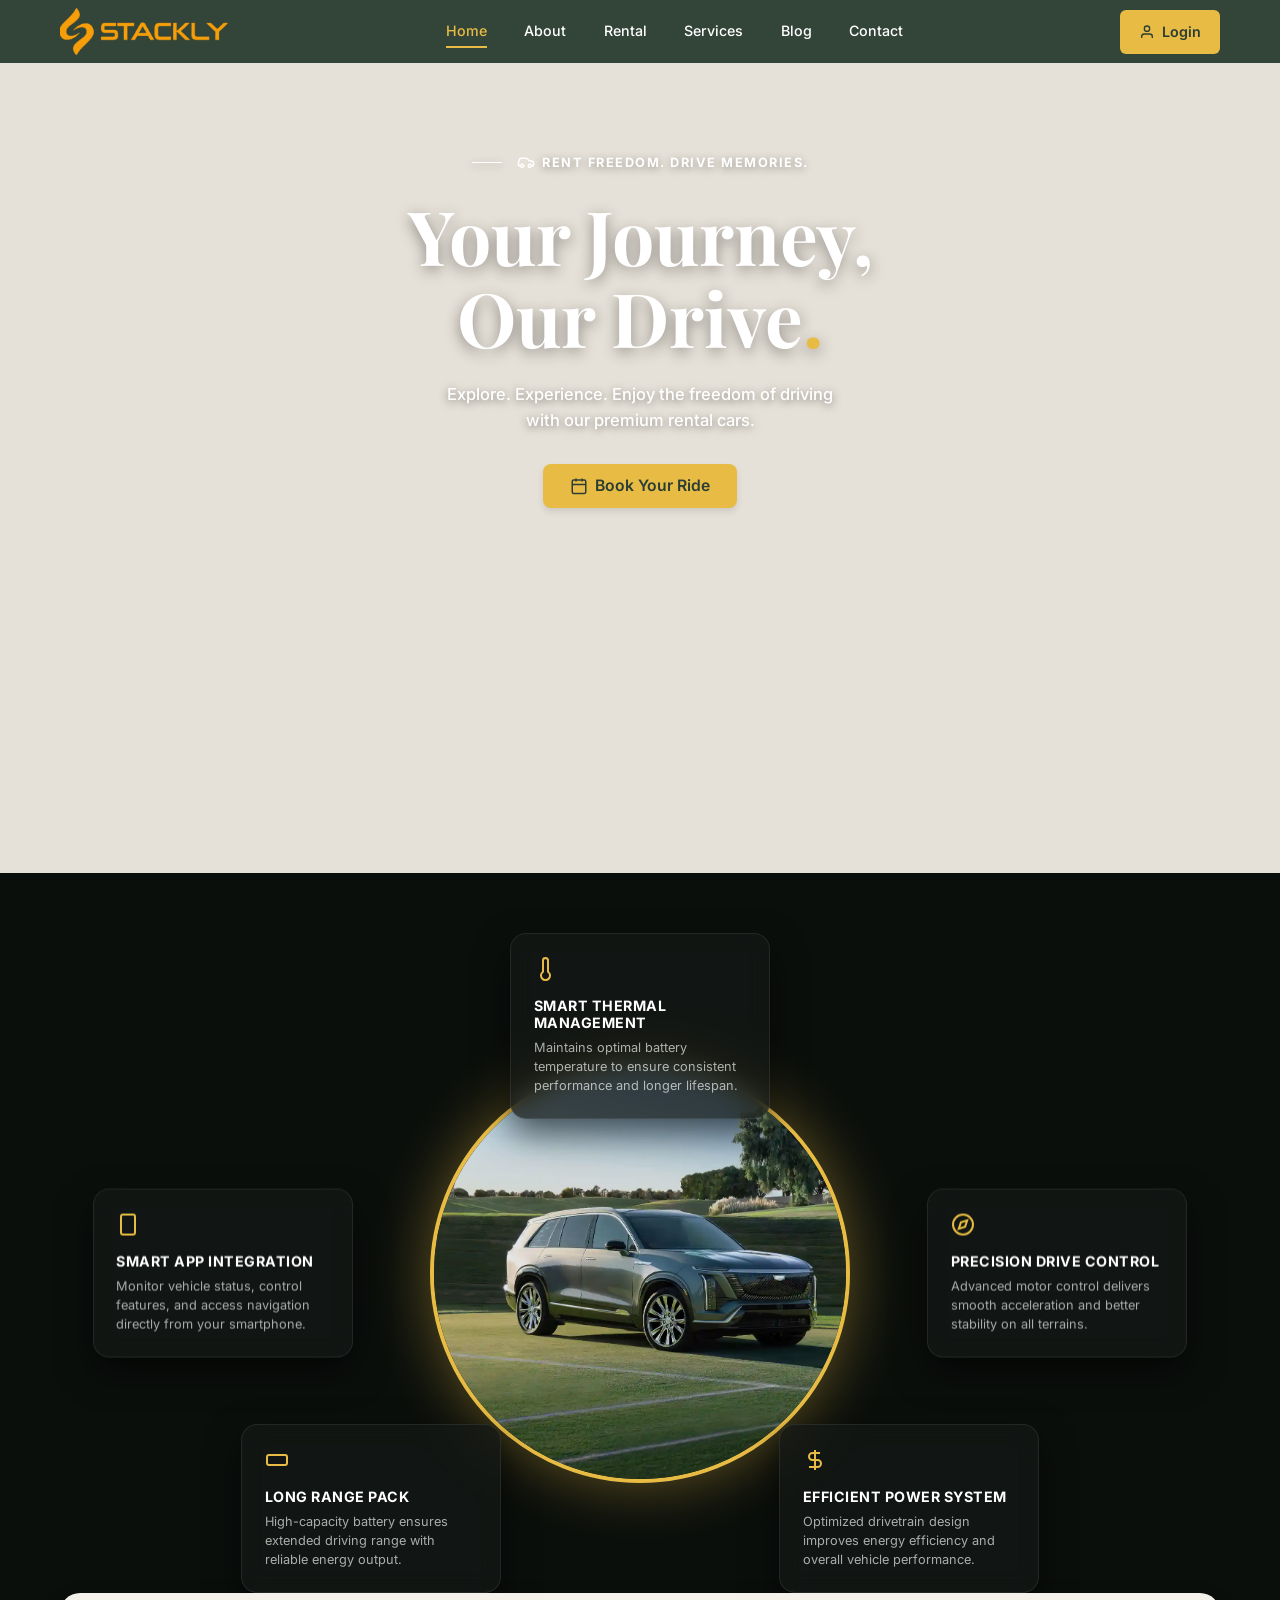
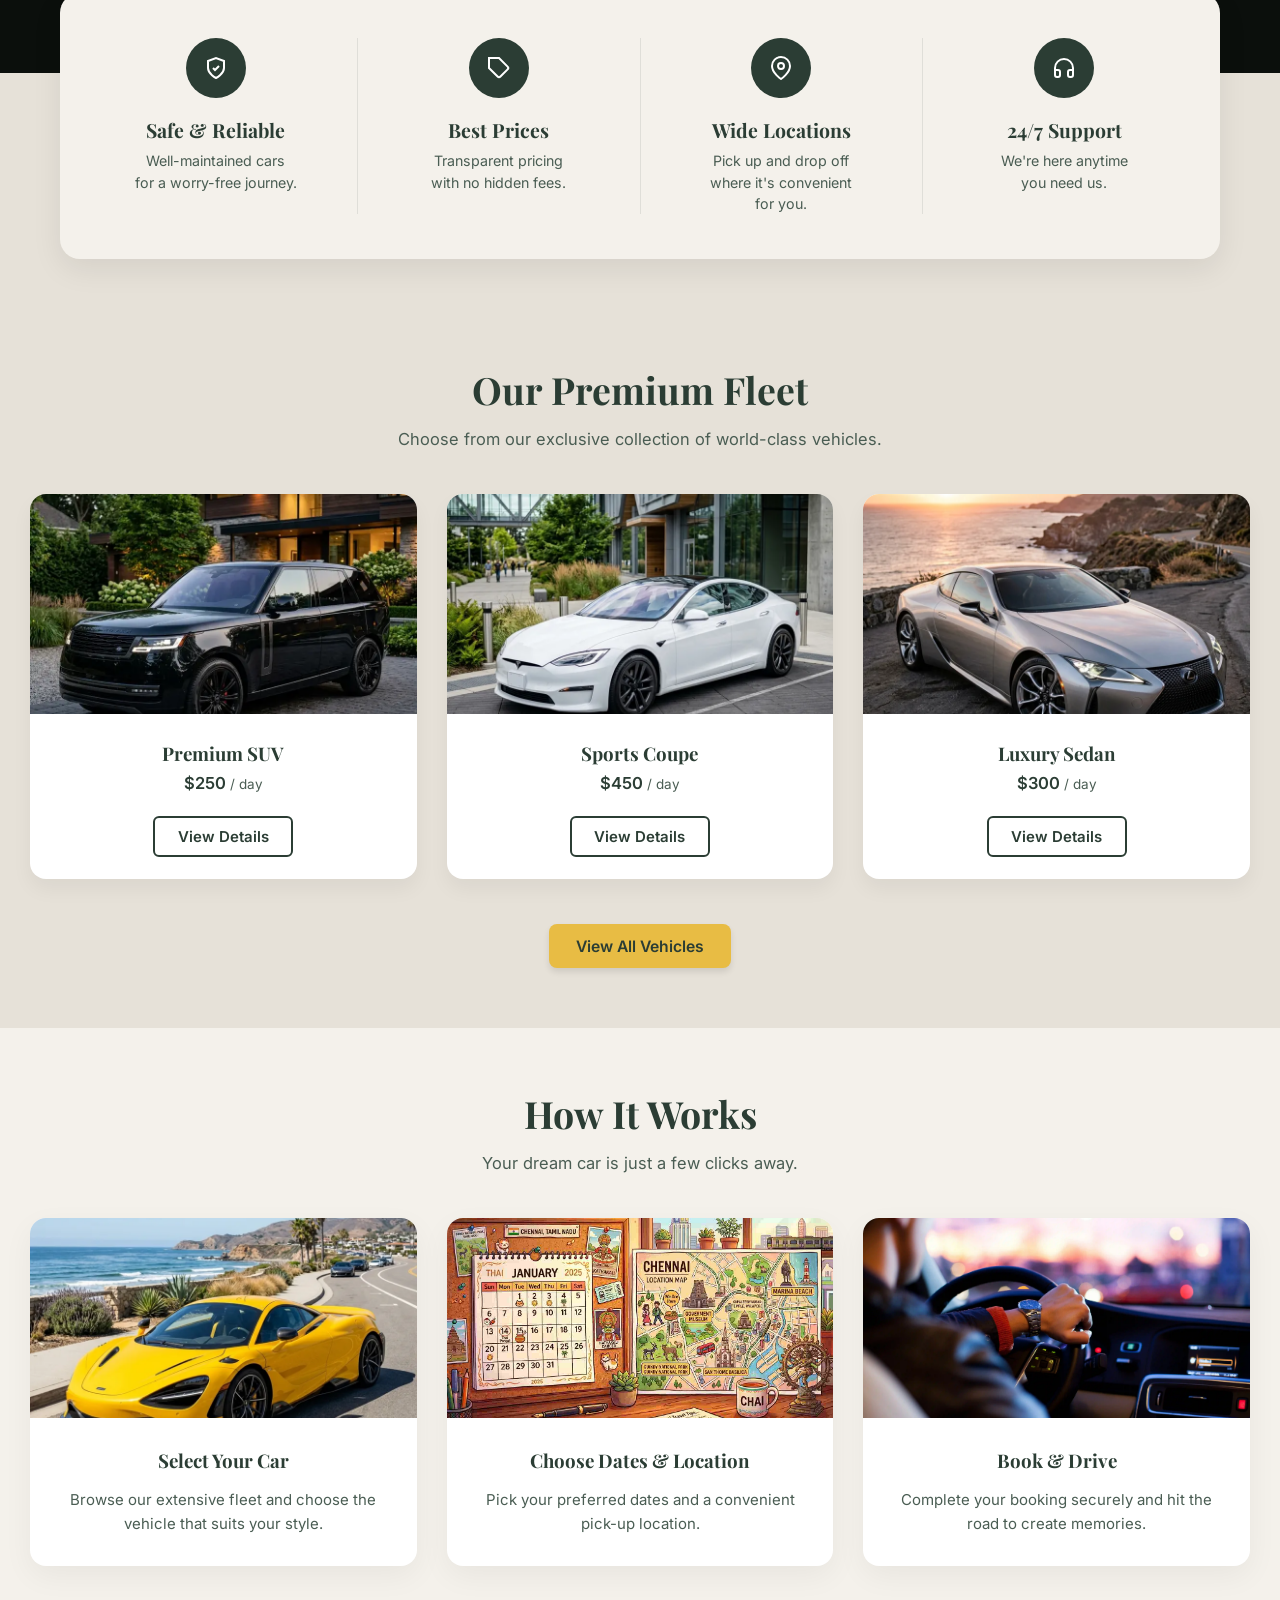
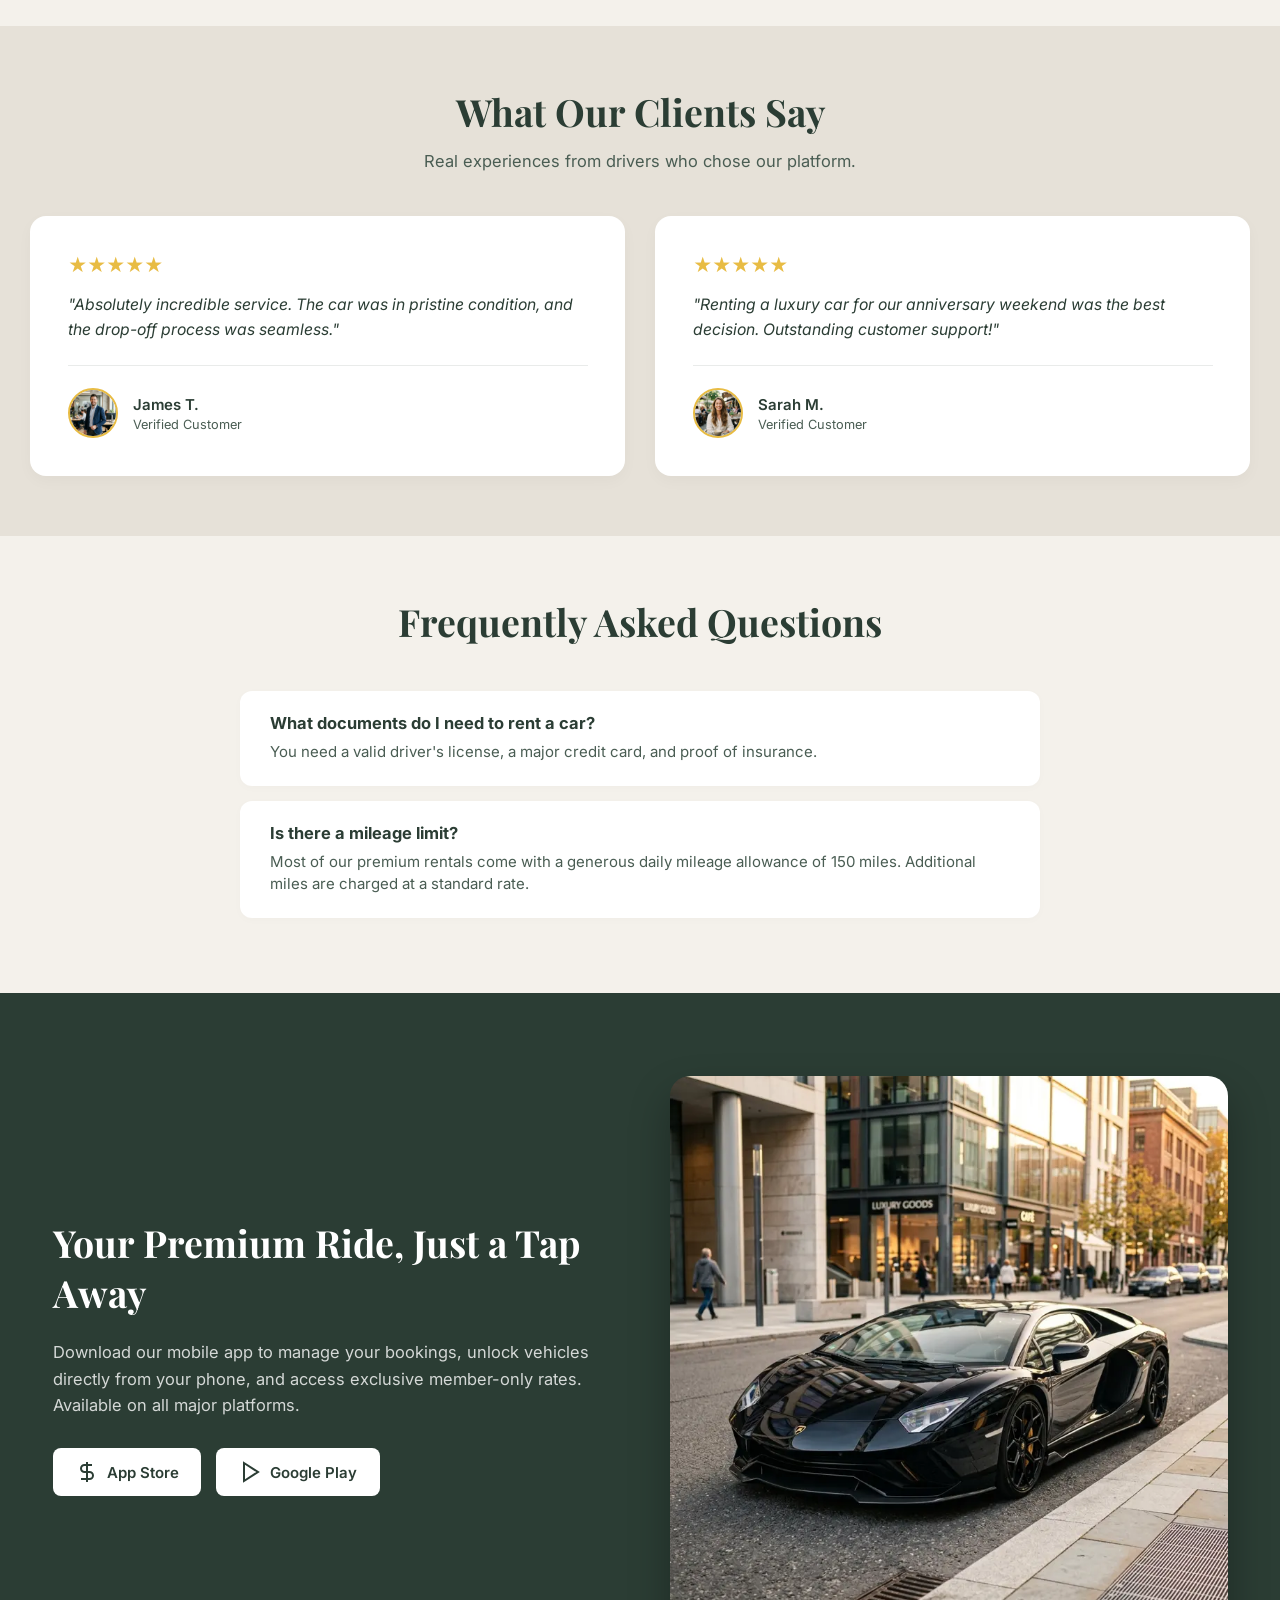
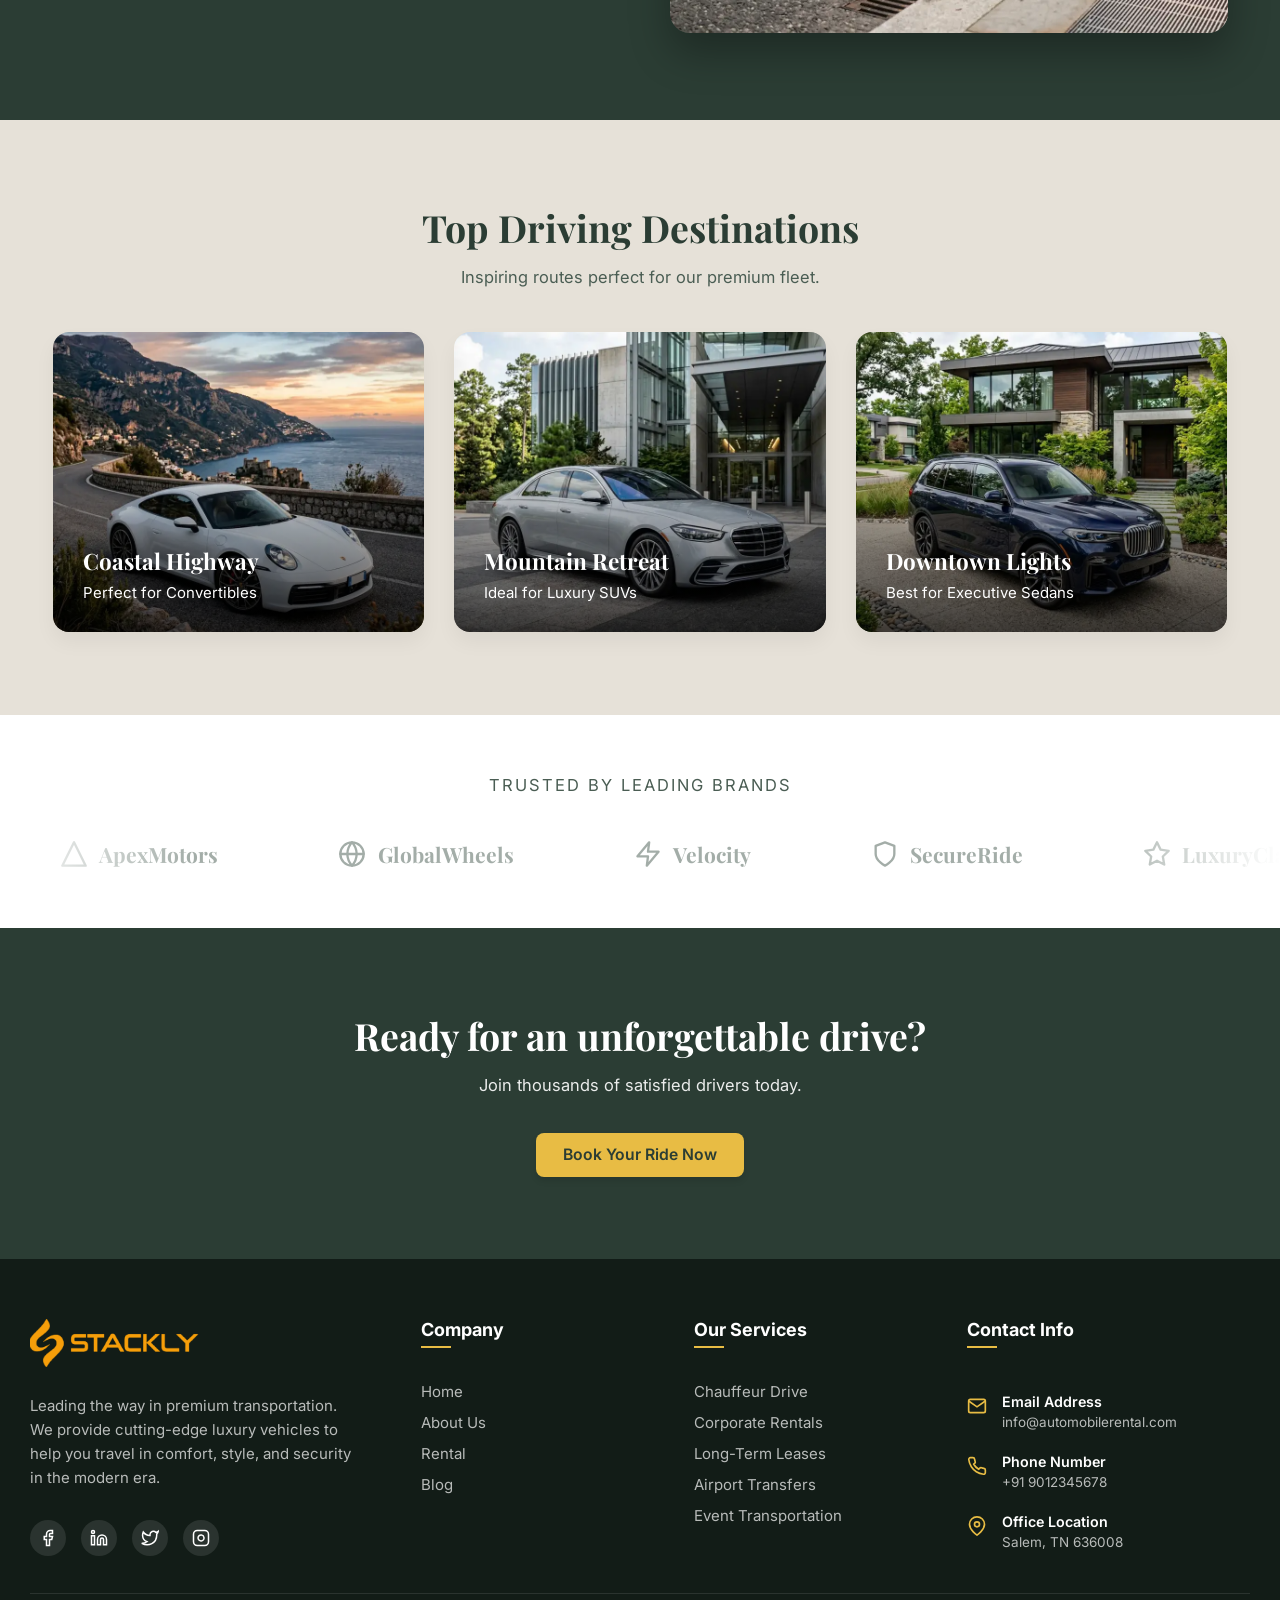
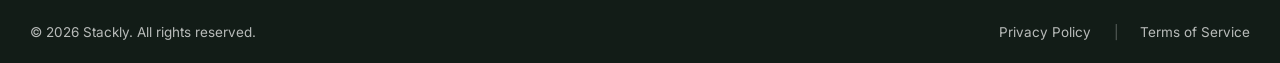
==== commit 05b264b7: "Add files via upload" ====
--- a/index.html
+++ b/index.html
@@ -434,8 +434,8 @@
                 <h4>Company</h4>
                 <a href="index.html">Home</a>
                 <a href="about.html">About Us</a>
-                <a href="rentcar.html">Pricing Plan</a>
-                <a href="blog.html">Careers</a>
+                <a href="rentcar.html">Rental</a>
+                <a href="blog.html">Blog</a>
             </div>
             
             <div class="footer-col links-col">
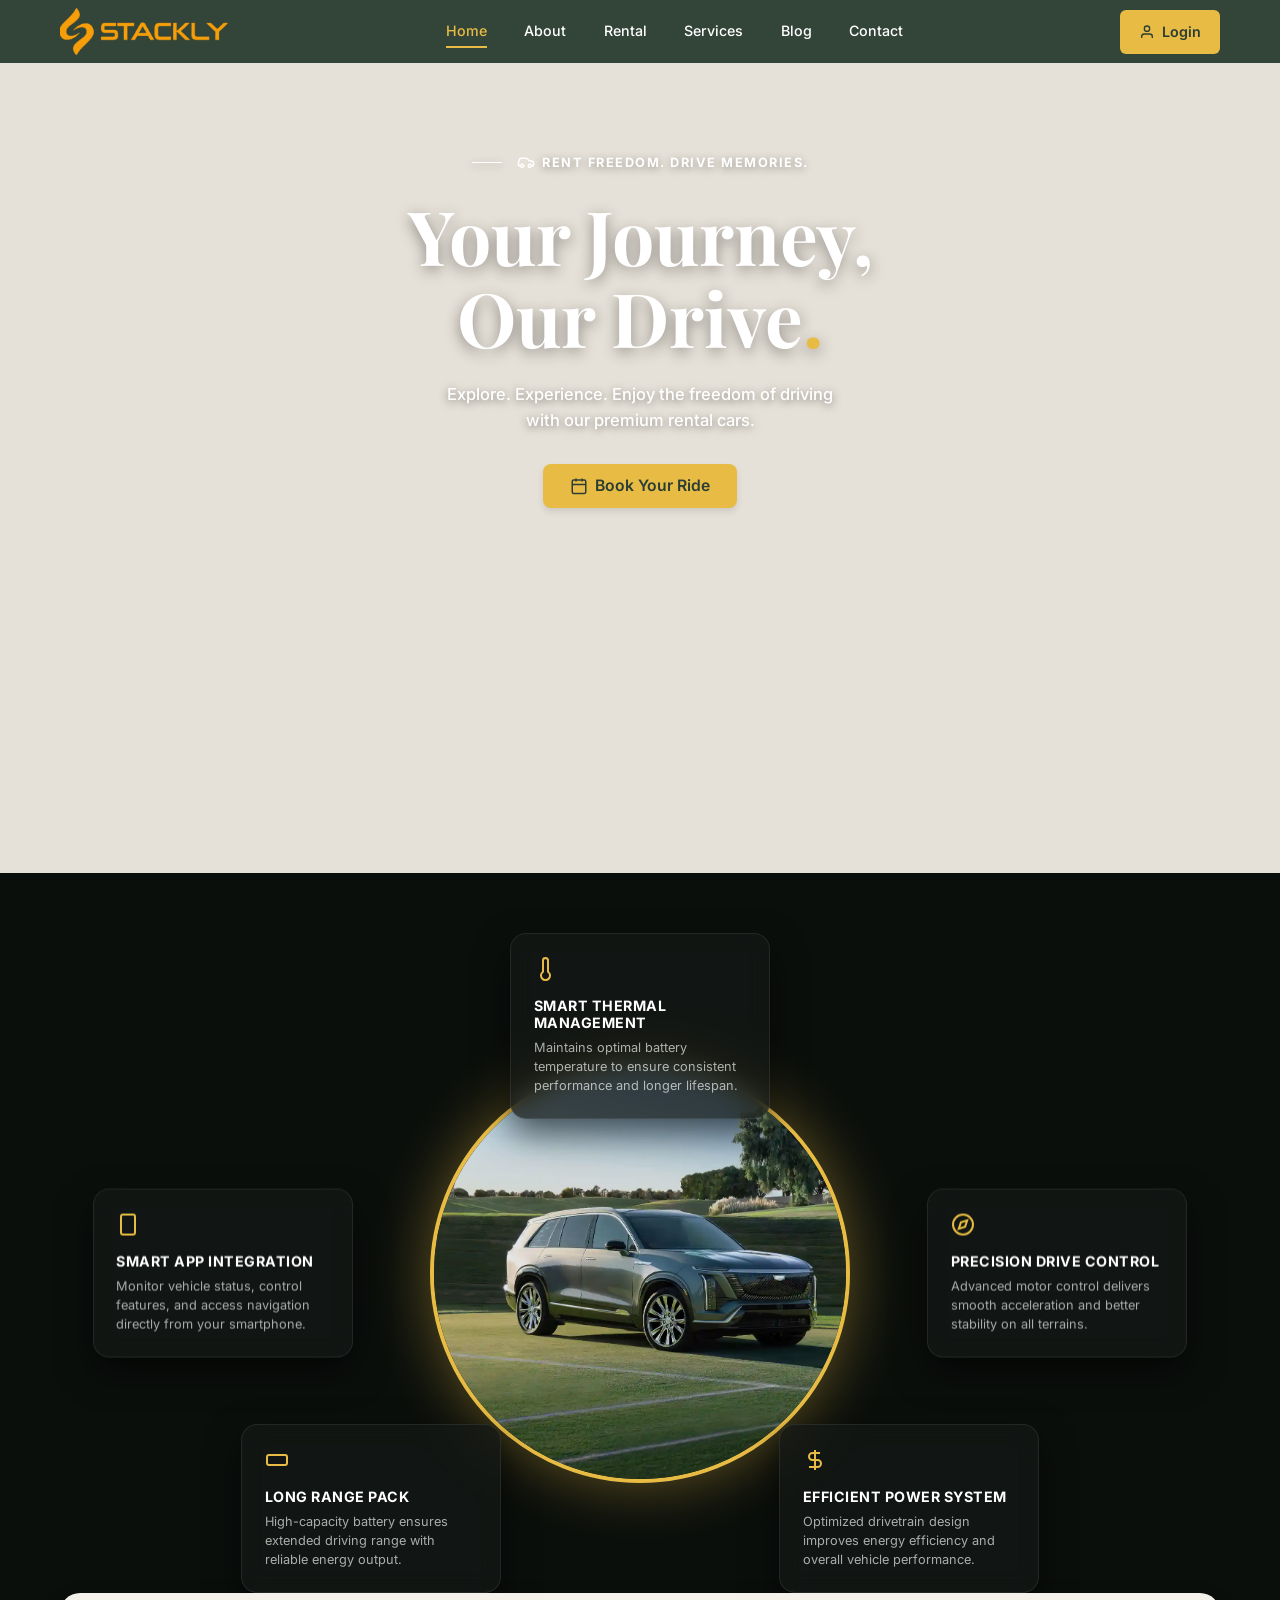
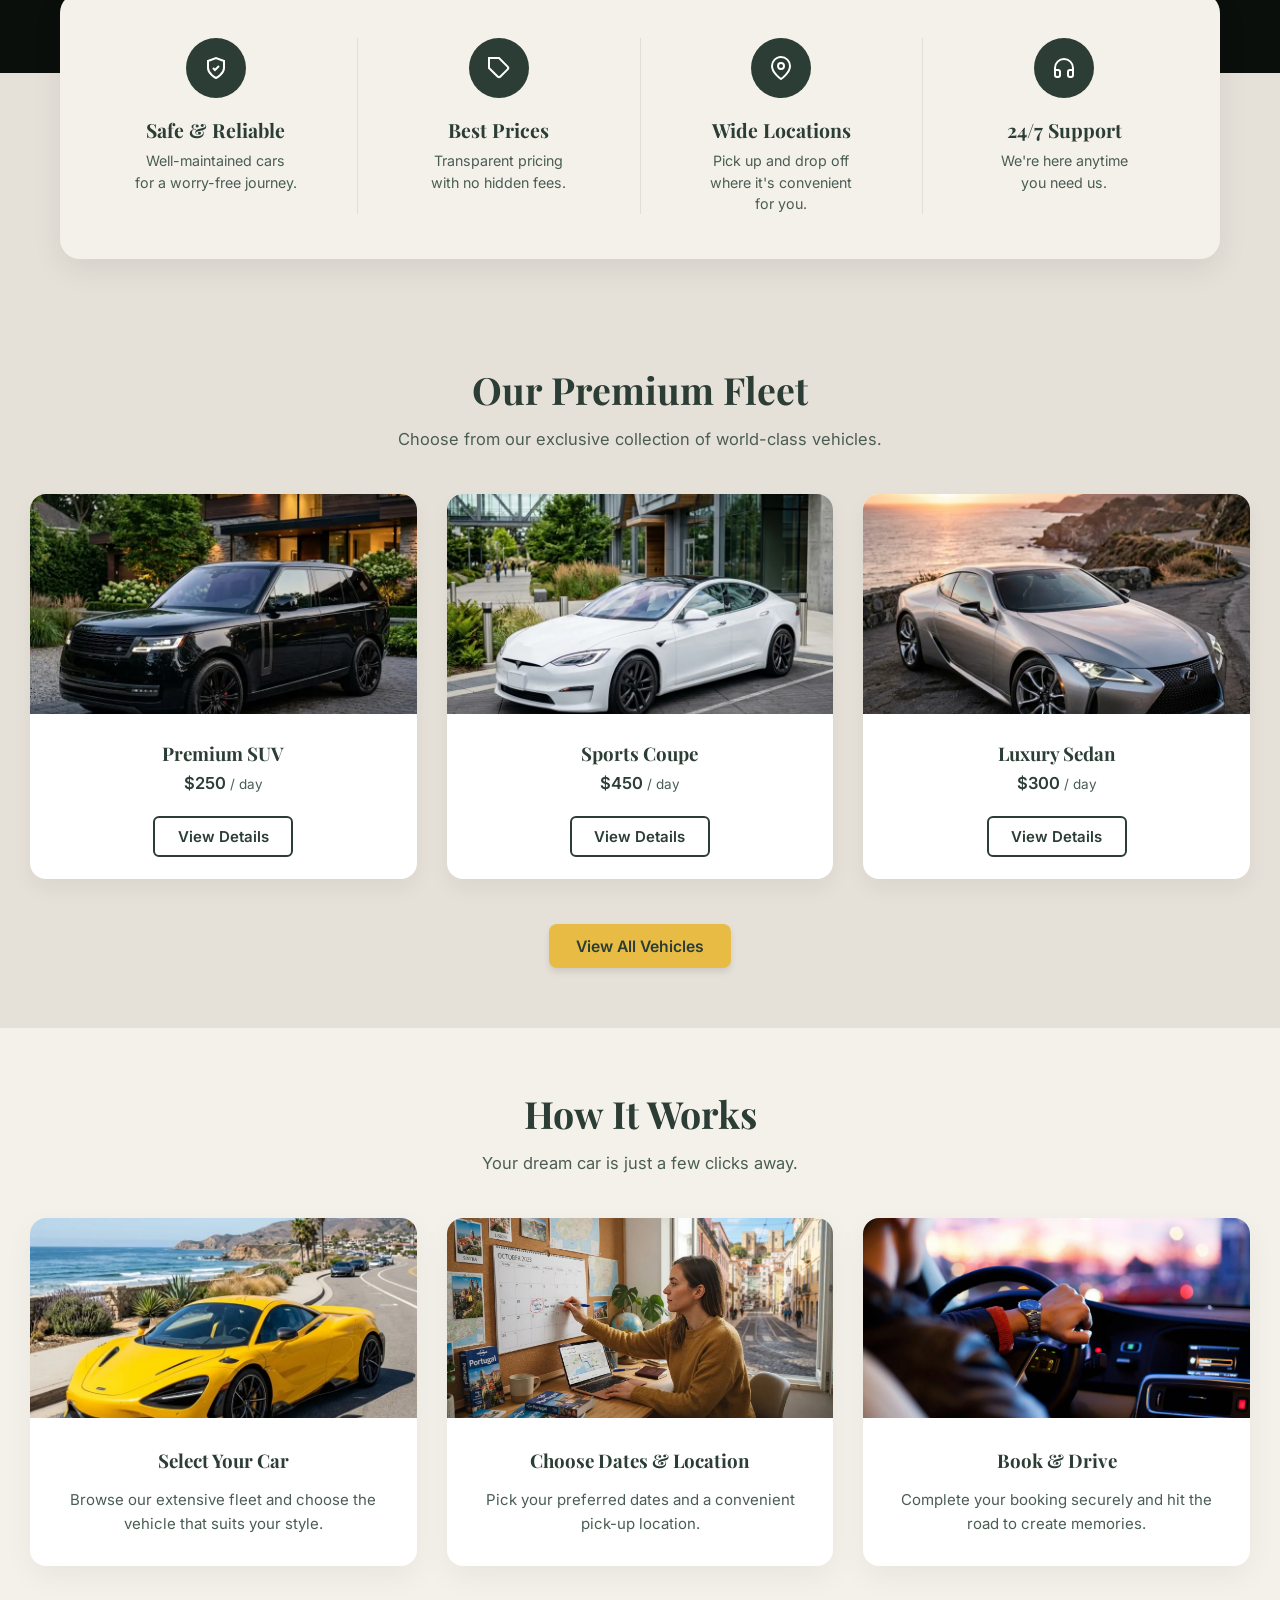
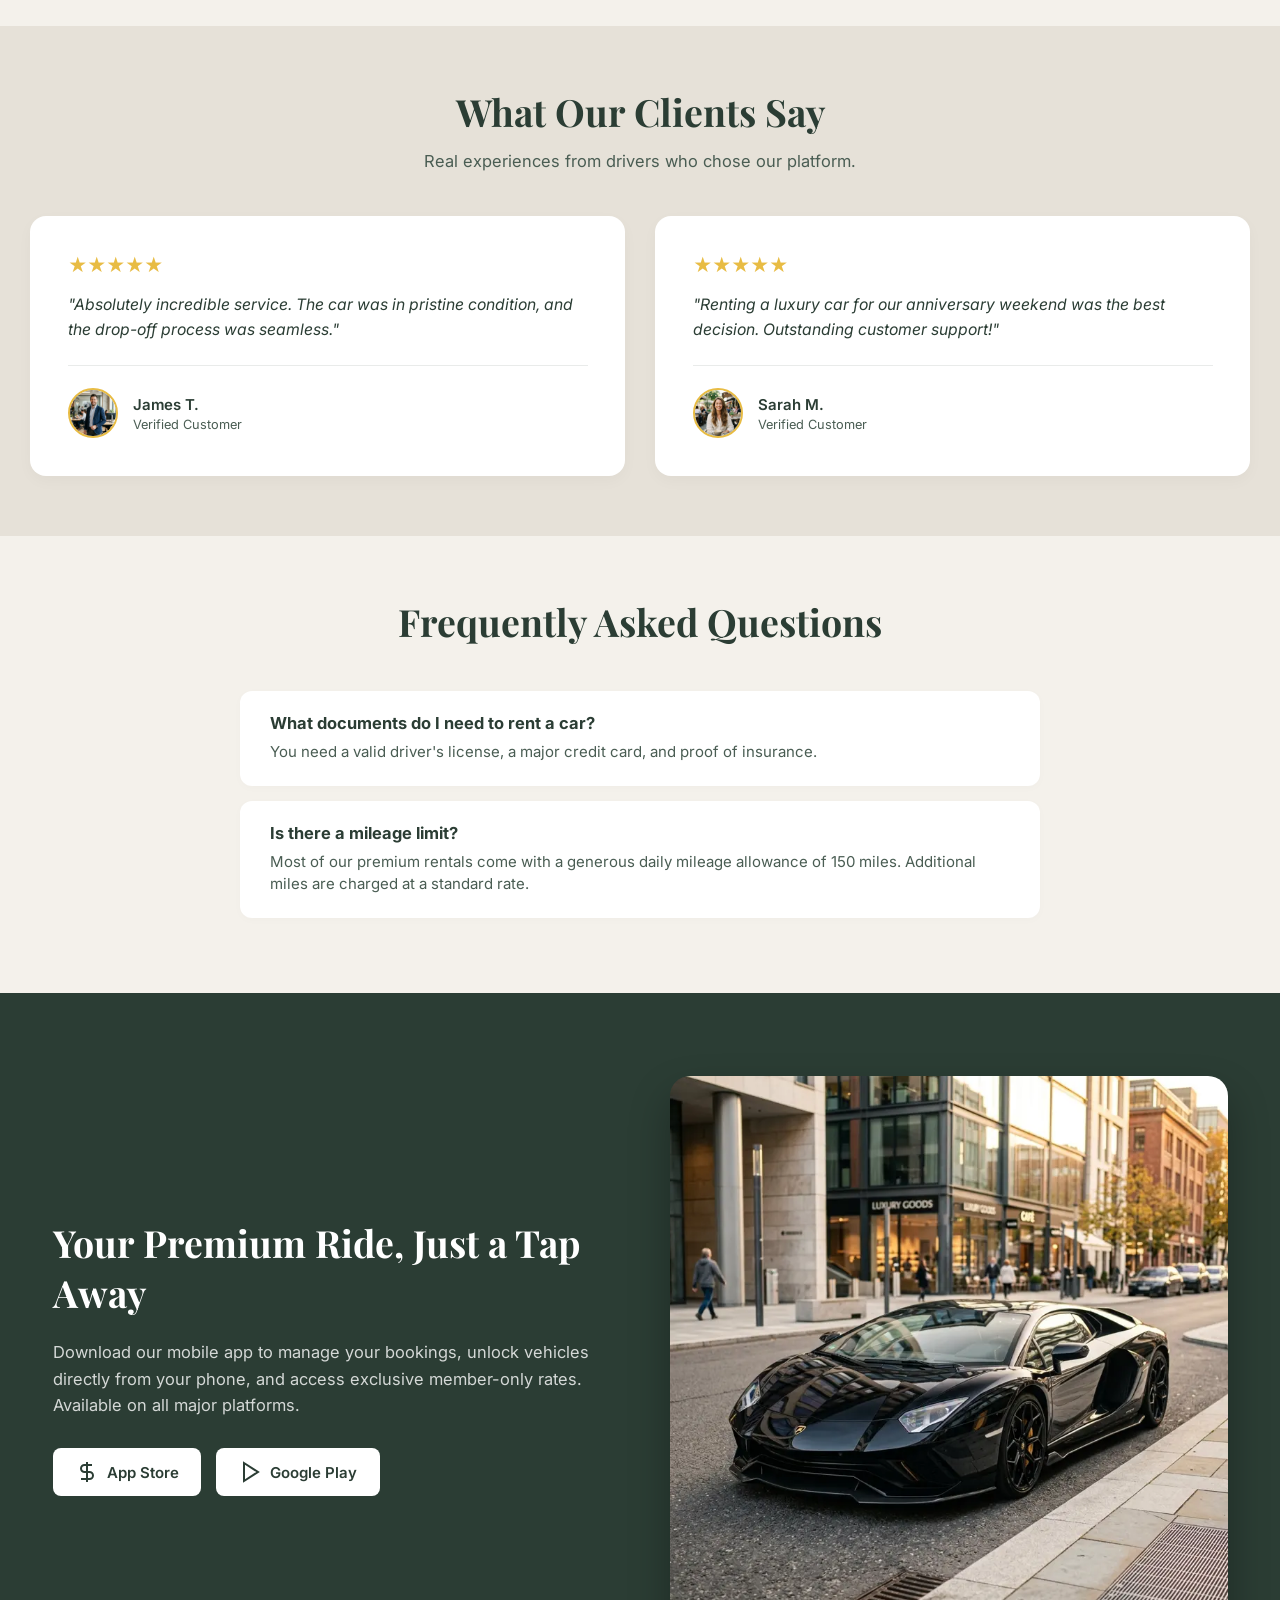
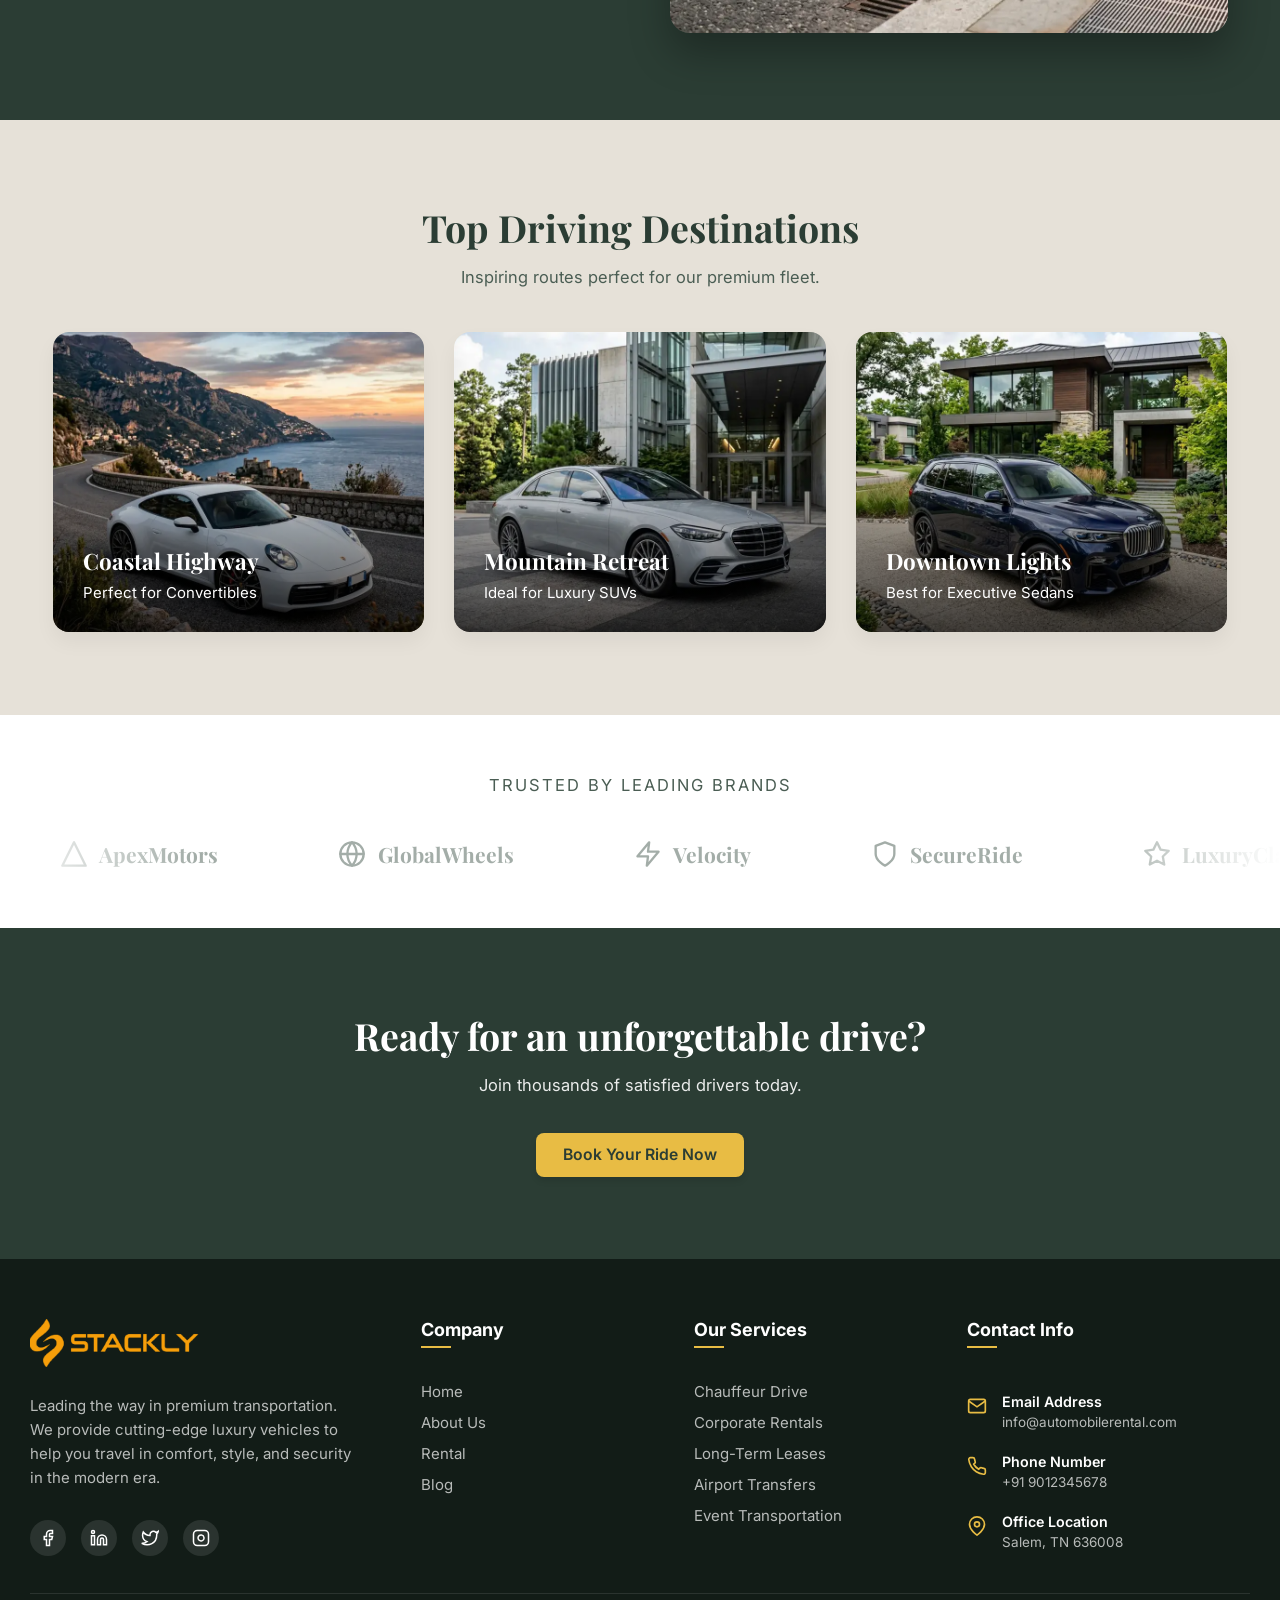
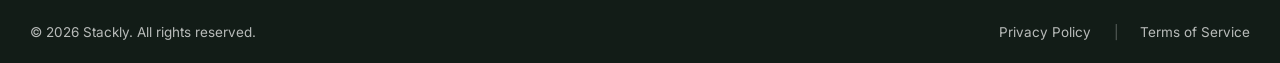
==== commit 758b70ea: "Add files via upload" ====
--- a/index.html
+++ b/index.html
@@ -221,7 +221,7 @@
                 </div>
             </div>
             <div class="view-all-container">
-                <a href="services.html" class="btn-primary">View All Vehicles</a>
+                <a href="rentcar.html" class="btn-primary">View All Vehicles</a>
             </div>
         </section>
 
@@ -242,7 +242,7 @@
                 </div>
                 <div class="step">
                     <div class="step-image-container">
-                        <img src="assets/date.jpg" alt="Choose Dates">
+                        <img src="assets/date.webp" alt="Choose Dates">
                     </div>
                     <div class="step-content">
                         <h4>Choose Dates & Location</h4>
--- a/css/index.css
+++ b/css/index.css
@@ -850,7 +850,7 @@
     text-decoration: underline;
 }
 
-@media (max-width: 768px) {
+@media (max-width: 991px) {
     .footer-bottom {
         flex-direction: column;
         text-align: center;
@@ -1151,7 +1151,7 @@
     }
 }
 
-@media (max-width: 768px) {
+@media (max-width: 991px) {
     .navbar {
         padding: 0.75rem 0.5rem;
     }
@@ -1181,8 +1181,8 @@
     }
     
     .tech-center-ring {
-        width: 280px;
-        height: 280px;
+        width: min(280px, 80vw);
+        height: min(280px, 80vw);
         margin-bottom: 1rem;
         box-shadow: 0 0 40px rgba(232, 188, 68, 0.4), inset 0 0 20px rgba(232, 188, 68, 0.2);
     }
@@ -1549,7 +1549,7 @@
     50% { transform: translateY(-20px); }
     100% { transform: translateY(0); }
 }
-@media (max-width: 768px) {
+@media (max-width: 991px) {
     .preloader-car {
         width: 150px;
         opacity: 0.3;
@@ -1617,7 +1617,7 @@
 
 
 /* Fullscreen Mobile Menu Overrides */
-@media (max-width: 1024px) {
+@media (max-width: 991px) {
     .nav-links {
         width: 100vw !important;
         height: 100vh !important;
@@ -1646,7 +1646,7 @@
     
     .nav-links a.mobile-only-login {
         justify-content: center !important;
-        min-width: 250px !important;
+        width: 250px !important;
         margin-top: 1rem !important;
     }
     
